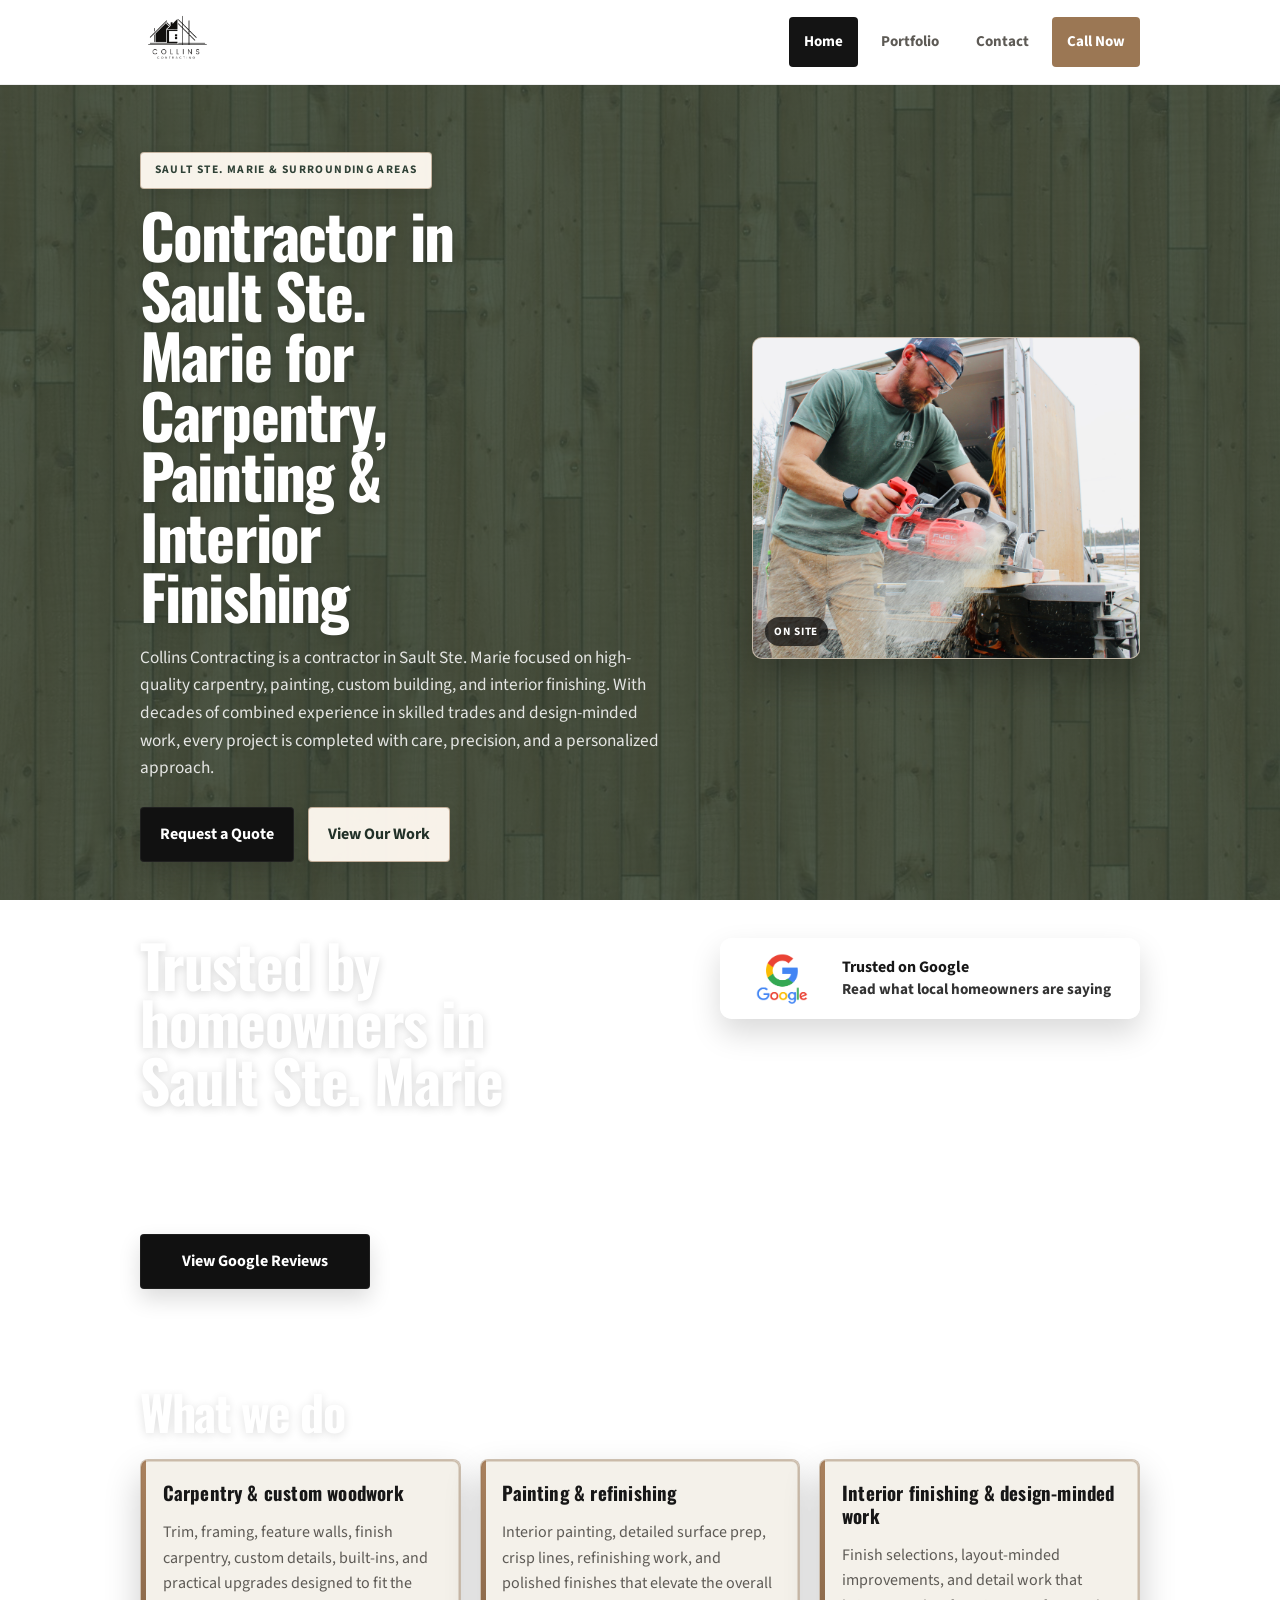
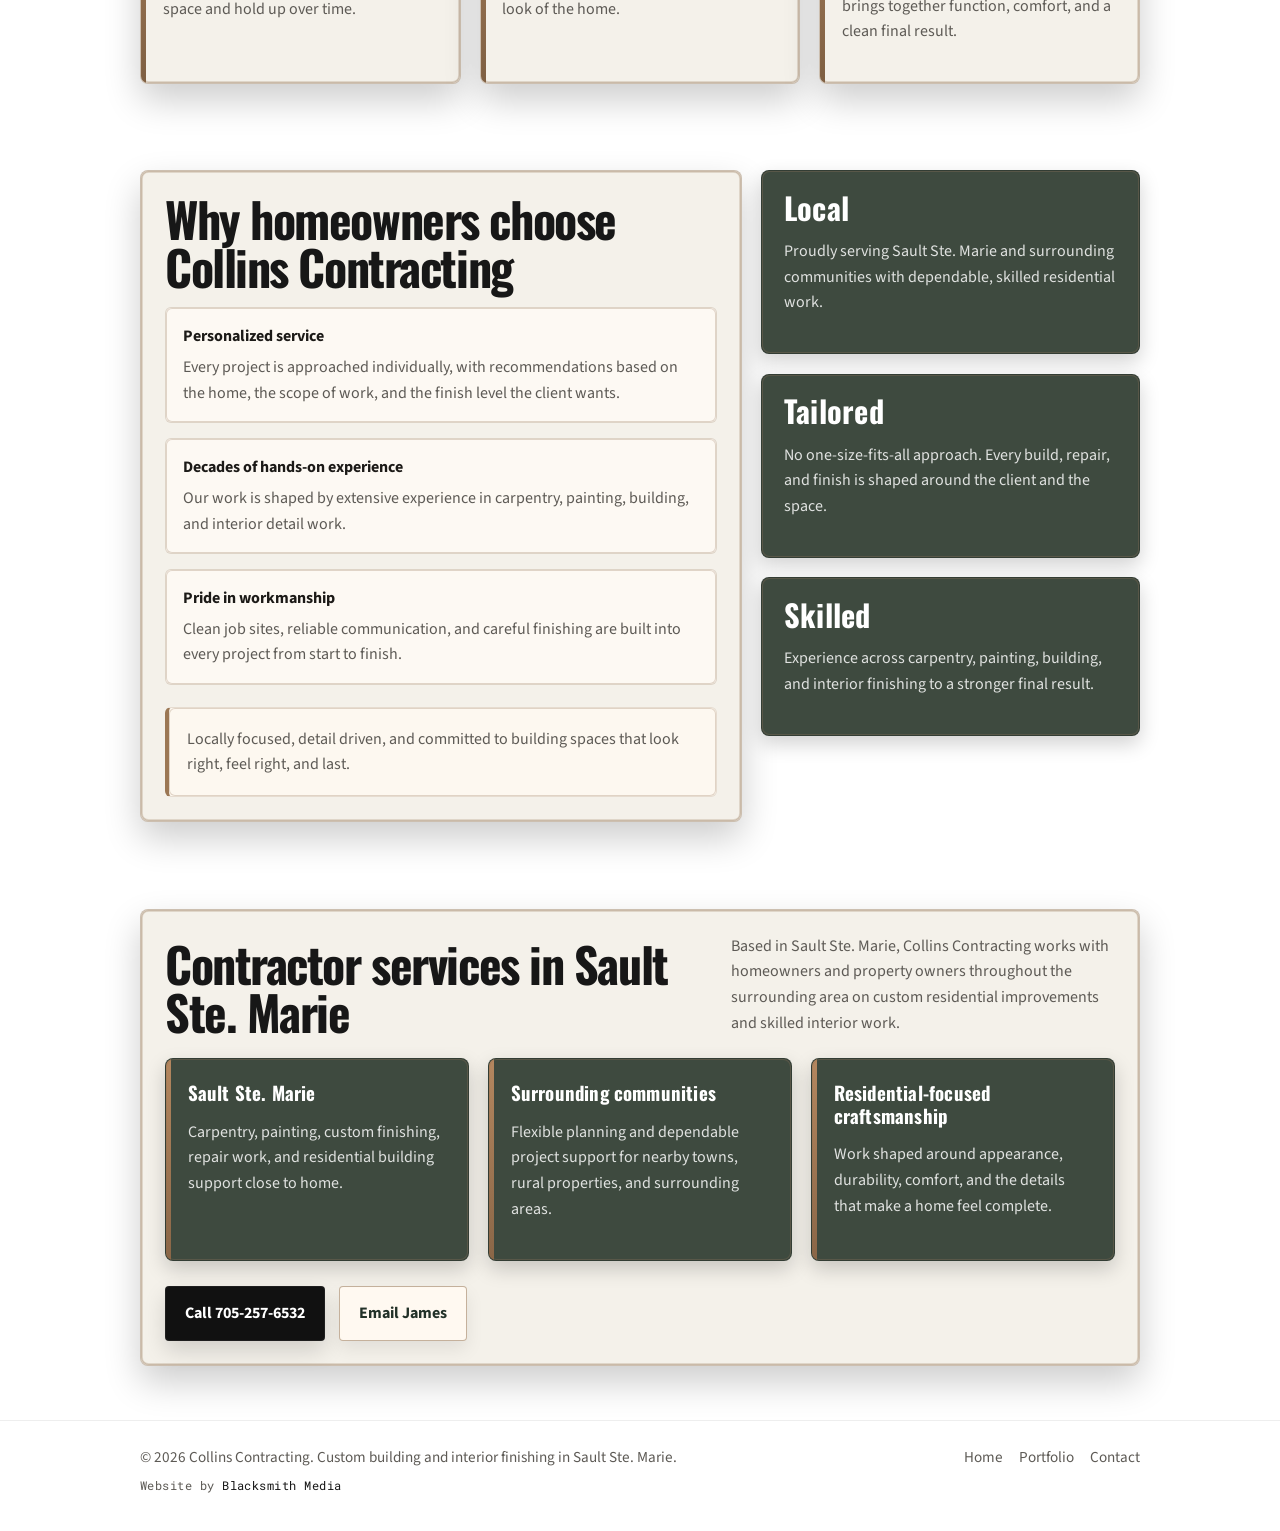
==== index.html @ 86ec4f53 "Remove duplicate Google review sections Removed duplicate Google review sections from the HTML." ====
<!DOCTYPE html>
<html lang="en">
<head>
  <meta charset="UTF-8" />
  <meta name="viewport" content="width=device-width, initial-scale=1.0" />

  <title>Contractor in Sault Ste. Marie | Collins Contracting</title>
  <meta
    name="description"
    content="Collins Contracting is a trusted contractor in Sault Ste. Marie offering carpentry, painting, custom building, and interior finishing for residential projects."
  />
  <meta name="theme-color" content="#171717" />
  <meta name="robots" content="index, follow" />
  <link rel="canonical" href="https://buildwithcollins.com/" />

  <meta property="og:title" content="Contractor in Sault Ste. Marie | Collins Contracting" />
  <meta
    property="og:description"
    content="Trusted contractor in Sault Ste. Marie for carpentry, painting, custom building, and interior finishing."
  />
  <meta property="og:type" content="website" />
  <meta property="og:url" content="https://buildwithcollins.com/" />
  <meta property="og:image" content="https://buildwithcollins.com/logo.png" />

  <meta name="twitter:card" content="summary_large_image" />
  <meta name="twitter:title" content="Contractor in Sault Ste. Marie | Collins Contracting" />
  <meta
    name="twitter:description"
    content="Trusted contractor in Sault Ste. Marie for carpentry, painting, custom building, and interior finishing."
  />
  <meta name="twitter:image" content="https://buildwithcollins.com/logo.png" />

  <link rel="icon" type="image/png" href="logo.png" />
  <link rel="apple-touch-icon" href="logo.png" />

  <link rel="preconnect" href="https://fonts.googleapis.com" />
  <link rel="preconnect" href="https://fonts.gstatic.com" crossorigin />
  <link href="https://fonts.googleapis.com/css2?family=Oswald:wght@400;500;600&family=Source+Sans+3:wght@400;500;600&family=Roboto+Mono:wght@400;500&display=swap" rel="stylesheet" />

  <link rel="stylesheet" href="styles.css" />

  <script type="application/ld+json">
  {
    "@context": "https://schema.org",
    "@type": "GeneralContractor",
    "name": "Collins Contracting",
    "url": "https://buildwithcollins.com/",
    "image": "https://buildwithcollins.com/logo.png",
    "telephone": "+1-705-257-6532",
    "email": "jamescollins@live.ca",
    "areaServed": [
      "Sault Ste. Marie, Ontario",
      "Algoma District, Ontario"
    ],
    "description": "Collins Contracting provides carpentry, painting, custom building, and interior finishing services in Sault Ste. Marie and surrounding areas."
  }
  </script>
</head>
<body>
  <header class="site-header">
    <div class="container header-inner">
      <a class="brand" href="/" aria-label="Collins Contracting home">
        <img src="logo.png" alt="Collins Contracting logo" />
      </a>

      <button class="nav-toggle" aria-label="Open menu" aria-expanded="false">☰</button>

      <nav class="site-nav" aria-label="Primary navigation">
        <a class="active" href="/">Home</a>
        <a href="/portfolio/">Portfolio</a>
        <a href="/contact/">Contact</a>
        <a href="tel:7052576532">Call Now</a>
      </nav>
    </div>
  </header>

  <main>
    <section class="hero">
      <div class="container hero-grid">
        <div>
          <span class="kicker">Sault Ste. Marie & surrounding areas</span>
          <h1>Contractor in Sault Ste. Marie for Carpentry, Painting & Interior Finishing</h1>
          <p>
            Collins Contracting is a contractor in Sault Ste. Marie focused on high-quality carpentry, painting, custom building, and interior finishing. With decades of combined experience in skilled trades and design-minded work, every project is completed with care, precision, and a personalized approach.
          </p>
          <div class="hero-actions">
            <a class="button" href="/contact/">Request a Quote</a>
            <a class="button-outline" href="/portfolio/">View Our Work</a>
          </div>
        </div>

        <div class="hero-logo-wrap hero-photo-wrap">
          <img src="hero.jpg" alt="Collins Contracting cutting lumber on site" />
        </div>

        <div class="hero-card-copy">
          <div>
            <strong>Custom craftsmanship</strong>
            <span>Thoughtful work tailored to your space, your goals, and your finish preferences.</span>
          </div>
          <div>
            <strong>Experienced trades</strong>
            <span>Skilled labour backed by decades of carpentry, painting, and interior project experience.</span>
          </div>
        </div>

        <div class="hero-badges">
          <div class="hero-badge">
            <span class="badge-icon">✔</span>
            <span>Fully Insured</span>
          </div>
          <div class="hero-badge">
            <span class="badge-icon">✔</span>
            <span>Free Estimates</span>
          </div>
          <div class="hero-badge">
            <span class="badge-icon">✔</span>
            <span>Local &amp; Reliable</span>
          </div>
        </div>
      </div>
    </section>

   <!-- GOOGLE TRUST SECTION -->
<section class="section google-proof">
  <div class="container google-proof-inner">

    <div class="google-proof-left">
      <h2>Trusted by homeowners in Sault Ste. Marie</h2>
      <p>
        Collins Contracting is known for clean work, strong communication, and reliable results. Browse our Google reviews to hear directly from local homeowners.
      </p>

      <div class="cta-row">
        <a class="button" href="https://share.google/bf67t1m7oyerwP7RF" target="_blank" rel="noopener noreferrer">
          View Google Reviews
        </a>
      </div>
    </div>

    <div class="google-proof-right">
      <div class="google-badge google-badge-large">
        <img src="google.png" alt="Google logo" />
        <div>
          <strong>Trusted on Google</strong>
          <span>Read what local homeowners are saying</span>
        </div>
      </div>
    </div>
  </div>
</section>

<section class="section">
  <div class="container">
    <div class="section-header">
      <div>
        <h2>What we do</h2>
      </div>
      <p>
        From detailed interior upgrades to larger residential building projects, Collins Contracting focuses on clean execution, strong communication, and lasting results.
      </p>
    </div>

    <div class="services-grid">
      <article class="service-card">
        <h3>Carpentry &amp; custom woodwork</h3>
        <p>Trim, framing, feature walls, finish carpentry, custom details, built-ins, and practical upgrades designed to fit the space and hold up over time.</p>
      </article>
      <article class="service-card">
        <h3>Painting &amp; refinishing</h3>
        <p>Interior painting, detailed surface prep, crisp lines, refinishing work, and polished finishes that elevate the overall look of the home.</p>
      </article>
      <article class="service-card">
        <h3>Interior finishing &amp; design-minded work</h3>
        <p>Finish selections, layout-minded improvements, and detail work that brings together function, comfort, and a clean final result.</p>
      </article>
    </div>
  </div>
</section>
    <section class="section">
      <div class="container split">
        <div class="panel">
          <div class="section-header" style="margin-bottom: 1rem;">
            <div>
              <h2>Why homeowners choose Collins Contracting</h2>
            </div>
          </div>
          <ul class="info-list">
            <li>
              <strong>Personalized service</strong>
              Every project is approached individually, with recommendations based on the home, the scope of work, and the finish level the client wants.
            </li>
            <li>
              <strong>Decades of hands-on experience</strong>
              Our work is shaped by extensive experience in carpentry, painting, building, and interior detail work.
            </li>
            <li>
              <strong>Pride in workmanship</strong>
              Clean job sites, reliable communication, and careful finishing are built into every project from start to finish.
            </li>
          </ul>
          <div class="quote-box">
            <p>Locally focused, detail driven, and committed to building spaces that look right, feel right, and last.</p>
          </div>
        </div>

        <div class="stats-grid">
          <article class="stat">
            <strong>Local</strong>
            <p>Proudly serving Sault Ste. Marie and surrounding communities with dependable, skilled residential work.</p>
          </article>
          <article class="stat">
            <strong>Tailored</strong>
            <p>No one-size-fits-all approach. Every build, repair, and finish is shaped around the client and the space.</p>
          </article>
          <article class="stat">
            <strong>Skilled</strong>
            <p>Experience across carpentry, painting, building, and interior finishing to a stronger final result.</p>
          </article>
        </div>
      </div>
    </section>

    <section class="section">
      <div class="container panel">
        <div class="section-header">
          <div>
            <h2>Contractor services in Sault Ste. Marie</h2>
          </div>
          <p>
            Based in Sault Ste. Marie, Collins Contracting works with homeowners and property owners throughout the surrounding area on custom residential improvements and skilled interior work.
          </p>
        </div>
        <div class="grid-3">
          <article class="service-card">
            <h3>Sault Ste. Marie</h3>
            <p>Carpentry, painting, custom finishing, repair work, and residential building support close to home.</p>
          </article>
          <article class="service-card">
            <h3>Surrounding communities</h3>
            <p>Flexible planning and dependable project support for nearby towns, rural properties, and surrounding areas.</p>
          </article>
          <article class="service-card">
            <h3>Residential-focused craftsmanship</h3>
            <p>Work shaped around appearance, durability, comfort, and the details that make a home feel complete.</p>
          </article>
        </div>
        <div class="cta-row">
          <a class="button" href="tel:7052576532">Call 705-257-6532</a>
          <a class="button-outline" href="mailto:jamescollins@live.ca">Email James</a>
        </div>
      </div>
    </section>
  </main>

  <footer class="site-footer">
    <div class="container footer-inner">
      <div>
        <div>© 2026 Collins Contracting. Custom building and interior finishing in Sault Ste. Marie.</div>
        <div class="site-credit">
          Website by
          <a href="https://blacksmithmedia.ca" target="_blank" rel="noopener noreferrer">Blacksmith Media</a>
        </div>
      </div>

      <div class="footer-nav">
        <a href="/">Home</a>
        <a href="/portfolio/">Portfolio</a>
        <a href="/contact/">Contact</a>
      </div>
    </div>
  </footer>

  <script src="script.js"></script>
</body>
</html>
---- styles.css ----
:root {
  --bg: #2f4237;
  --bg-alt: #384d41;
  --panel: #f4f1ea;
  --panel-strong: #fbf8f3;
  --text: #171717;
  --text-light: #ffffff;
  --muted: #5d5a55;
  --muted-light: rgba(255, 255, 255, 0.86);
  --line: #d8d3cb;
  --line-soft: rgba(23, 23, 23, 0.08);

  --accent: #141414;
  --accent-2: #433f39;

  --highlight: #9b7754;
  --highlight-strong: #7e5f42;
  --highlight-soft: rgba(155, 119, 84, 0.16);

  --card: #f4f1ea;
  --card-2: #ece6dc;
  --card-border: rgba(126, 95, 66, 0.42);
  --frame: #8b6a49;
  --frame-soft: rgba(139, 106, 73, 0.2);

  --shadow: 0 16px 36px rgba(0, 0, 0, 0.2);
  --shadow-soft: 0 10px 22px rgba(0, 0, 0, 0.14);

  --radius: 8px;
  --max: 1000px;
}

* {
  box-sizing: border-box;
}

html {
  scroll-behavior: smooth;
}

body {
  margin: 0;
  font-family: "Source Sans 3", sans-serif;
  background:
    linear-gradient(rgba(47, 66, 55, 0.85), rgba(47, 66, 55, 0.85)),
    url("background.jpg");
  background-size: cover;
  background-position: center;
  background-repeat: no-repeat;
  color: var(--text);
  line-height: 1.6;
}

body.menu-open {
  overflow: hidden;
}

body::before,
body::after,
.site-header::before,
.site-header::after,
.header-inner::before,
.header-inner::after,
.hero::before,
.hero::after,
.page-hero::before,
.page-hero::after,
main::before,
main::after {
  display: none !important;
  content: none !important;
}

img {
  max-width: 100%;
  display: block;
}

a {
  color: inherit;
  text-decoration: none;
}

.container {
  width: min(calc(100% - 2rem), var(--max));
  margin: 0 auto;
}

.brand-title,
.hero h1,
.page-hero h1,
.section-header h2,
.service-card h3,
.portfolio-card h3,
.contact-card h3,
.stat strong {
  font-family: "Oswald", sans-serif;
  letter-spacing: 0.01em;
}

/* Header */
.site-header {
  position: sticky;
  top: 0;
  z-index: 1000;
  backdrop-filter: blur(10px);
  background: #ffffff;
  border-bottom: 1px solid rgba(23, 23, 23, 0.07);
}

.header-inner {
  display: flex;
  align-items: center;
  justify-content: space-between;
  gap: 1rem;
  min-height: 84px;
  position: relative;
}

.brand {
  display: inline-flex;
  align-items: center;
  gap: 0.95rem;
  min-width: 0;
}

.brand img {
  width: 72px;
  height: 72px;
  object-fit: contain;
  border-radius: 0;
  background: transparent;
  padding: 0;
  border: 0;
  box-shadow: none;
}

.brand-text {
  display: none;
}

.nav-toggle {
  display: none;
  border: 1px solid rgba(23, 23, 23, 0.08);
  background: #ffffff;
  color: var(--text);
  width: 48px;
  height: 48px;
  border-radius: 4px;
  font-size: 1.2rem;
  cursor: pointer;
  box-shadow: none;
  transition: transform 0.18s ease, box-shadow 0.2s ease;
}

.site-nav {
  display: flex;
  align-items: center;
  gap: 0.45rem;
}

.site-nav a {
  padding: 0.8rem 0.95rem;
  border-radius: 4px;
  font-size: 0.94rem;
  color: var(--muted);
  transition: 0.2s ease;
  font-weight: 700;
}

.site-nav a:hover,
.site-nav a.active {
  background: var(--accent);
  color: #fff;
}

.site-nav a:last-child {
  background: var(--highlight);
  color: #fff;
}

.site-nav a:last-child:hover {
  background: var(--highlight-strong);
  color: #fff;
}

/* Hero */
.hero,
.page-hero {
  position: relative;
  color: var(--text-light);
}

.hero {
  padding: 4.2rem 0 3.2rem;
}

.page-hero {
  padding: 3rem 0 1.5rem;
}

.hero-grid {
  display: grid;
  grid-template-columns: minmax(0, 1.08fr) minmax(320px, 0.92fr);
  gap: 1.8rem;
  align-items: center;
}

.kicker {
  display: inline-block;
  margin-bottom: 1rem;
  padding: 0.5rem 0.85rem;
  border: 1px solid rgba(139, 106, 73, 0.45);
  background: rgba(255, 250, 242, 0.96);
  border-radius: 4px;
  color: #304237;
  text-transform: uppercase;
  letter-spacing: 0.12em;
  font-size: 0.72rem;
  font-weight: 700;
  box-shadow: 0 4px 14px rgba(0, 0, 0, 0.08);
}

.hero h1,
.page-hero h1 {
  margin: 0;
  font-size: clamp(2.3rem, 4.8vw, 4.7rem);
  line-height: 0.98;
  letter-spacing: -0.03em;
  max-width: 10ch;
  color: #ffffff;
  text-shadow: 0 2px 10px rgba(0, 0, 0, 0.16);
}

.hero p,
.page-hero p {
  font-size: 1.08rem;
  color: var(--muted-light);
  margin: 1.1rem 0 0;
  max-width: 60ch;
}

.hero-actions,
.cta-row {
  display: flex;
  flex-wrap: wrap;
  gap: 0.85rem;
  margin-top: 1.6rem;
}

/* Buttons */
.button,
.button-outline {
  display: inline-flex;
  align-items: center;
  justify-content: center;
  min-height: 52px;
  padding: 0.85rem 1.2rem;
  border-radius: 4px;
  font-weight: 700;
  transition:
    transform 0.2s ease,
    background 0.2s ease,
    color 0.2s ease,
    border-color 0.2s ease,
    box-shadow 0.2s ease,
    opacity 0.2s ease;
}

.button {
  background: #111111;
  color: #fff;
  box-shadow: var(--shadow-soft);
  border: 1px solid rgba(255, 255, 255, 0.06);
}

.button:hover {
  transform: translateY(-1px);
  background: #000000;
  box-shadow: 0 12px 24px rgba(0, 0, 0, 0.18);
}

.button-outline {
  border: 1px solid rgba(139, 106, 73, 0.5);
  color: #223128;
  background: rgba(255, 249, 241, 0.96);
  box-shadow: 0 8px 18px rgba(0, 0, 0, 0.08);
}

.button-outline:hover {
  transform: translateY(-1px);
  background: #ffffff;
  border-color: var(--highlight-strong);
}

/* Panels / Cards */
.hero-card,
.panel,
.service-card,
.stat,
.contact-card,
.portfolio-card {
  position: relative;
  background: var(--card);
  color: var(--text);
  border: 1px solid var(--card-border);
  box-shadow:
    inset 0 0 0 2px var(--frame-soft),
    var(--shadow);
  border-radius: 8px;
}

.hero-card::after,
.panel::after,
.service-card::after,
.stat::after,
.contact-card::after,
.portfolio-card::after,
.hero-card-copy div::after,
.info-list li::after,
.contact-item::after,
.quote-box::after,
.hero-badge::after {
  content: "";
  position: absolute;
  inset: 0;
  border-radius: inherit;
  box-shadow: inset 0 0 0 1px rgba(139, 106, 73, 0.26);
  pointer-events: none;
}

/* Premium hero card */
.hero-card {
  padding: 1rem;
  background: linear-gradient(180deg, #f7f3ec, #eee7dc);
  border: 1px solid rgba(126, 95, 66, 0.4);
  border-radius: 10px;
  box-shadow:
    0 18px 40px rgba(0, 0, 0, 0.22),
    inset 0 0 0 1px rgba(255, 255, 255, 0.35);
}

.hero-card-inner {
  background: linear-gradient(180deg, #efe7db, #e7dece);
  border-radius: 8px;
  min-height: 490px;
  padding: 1.4rem;
  display: flex;
  flex-direction: column;
  justify-content: space-between;
  border: 1px solid rgba(126, 95, 66, 0.3);
  box-shadow: inset 0 0 0 1px rgba(255, 255, 255, 0.28);
}

.hero-logo-wrap {
  display: flex;
  align-items: center;
  justify-content: center;
  padding: 2.8rem 1.4rem 1.6rem;
}

.hero-logo-wrap img {
  width: min(100%, 320px);
  object-fit: contain;
  filter: drop-shadow(0 2px 8px rgba(0, 0, 0, 0.08));
}

.hero-card-copy {
  display: grid;
  grid-template-columns: repeat(2, minmax(0, 1fr));
  gap: 0.95rem;
  position: relative;
  padding-top: 1.1rem;
}

.hero-card-copy::before {
  content: "";
  position: absolute;
  top: 0;
  left: 0.15rem;
  right: 0.15rem;
  height: 1px;
  background: linear-gradient(
    90deg,
    rgba(126, 95, 66, 0),
    rgba(126, 95, 66, 0.45),
    rgba(126, 95, 66, 0)
  );
}

.hero-card-copy div {
  position: relative;
  padding: 1.05rem;
  border-radius: 6px;
  background: rgba(255, 252, 246, 0.88);
  border: 1px solid rgba(126, 95, 66, 0.28);
  box-shadow:
    inset 0 0 0 1px rgba(255, 255, 255, 0.32),
    0 6px 14px rgba(0, 0, 0, 0.05);
}

.hero-card-copy strong,
.info-list strong {
  display: block;
  font-size: 1rem;
  margin-bottom: 0.35rem;
  color: #1c1a17;
}

.hero-card-copy span,
.panel p,
.service-card p,
.stat p,
.portfolio-card p,
.contact-card p,
.list li,
.info-list li,
.contact-item,
.quote-box p {
  color: var(--muted);
}

/* Hero badges */
.hero-badges {
  margin-top: 1rem;
  display: grid;
  grid-template-columns: repeat(3, 1fr);
  gap: 0.6rem;
}

.hero-badge {
  position: relative;
  display: flex;
  align-items: center;
  justify-content: center;
  gap: 0.4rem;
  padding: 0.7rem 0.55rem;
  border-radius: 6px;
  background: rgba(255, 252, 246, 0.92);
  border: 1px solid rgba(126, 95, 66, 0.28);
  box-shadow:
    inset 0 0 0 1px rgba(255, 255, 255, 0.3),
    0 4px 10px rgba(0, 0, 0, 0.05);
  font-size: 0.8rem;
  font-weight: 700;
  color: #4d463f;
  text-align: center;
}

.badge-icon {
  display: inline-flex;
  align-items: center;
  justify-content: center;
  width: 18px;
  height: 18px;
  background: #9a7651;
  color: #fff;
  border-radius: 50%;
  font-size: 0.7rem;
  font-weight: bold;
  flex-shrink: 0;
}

/* Sections */
.section {
  padding: 2rem 0 3.4rem;
}

.section:nth-child(even) {
  background: rgba(255, 255, 255, 0.045);
}

.section-header {
  display: flex;
  align-items: end;
  justify-content: space-between;
  gap: 1rem;
  margin-bottom: 1.4rem;
}

.section-header h2 {
  margin: 0;
  font-size: clamp(1.85rem, 4vw, 3rem);
  line-height: 1;
  letter-spacing: -0.03em;
  color: var(--text);
  text-shadow: none;
}

.section-header p {
  margin: 0;
  color: var(--muted);
  max-width: 48ch;
}

/* White only for top-level headers on dark green background */
.section > .container:not(.panel):not(.hero-card):not(.service-card):not(.stat):not(.contact-card):not(.portfolio-card) > .section-header h2 {
  color: #ffffff;
  text-shadow: 0 2px 10px rgba(0, 0, 0, 0.12);
}

.section > .container:not(.panel):not(.hero-card):not(.service-card):not(.stat):not(.contact-card):not(.portfolio-card) > .section-header p {
  color: rgba(255, 255, 255, 0.82);
}

/* Light-boxed content headings stay dark */
.section > .container.panel > .section-header h2,
.panel .section-header h2,
.hero-card .section-header h2,
.service-card .section-header h2,
.stat .section-header h2,
.contact-card .section-header h2,
.portfolio-card .section-header h2 {
  color: var(--text);
  text-shadow: none;
}

.section > .container.panel > .section-header p,
.panel .section-header p,
.hero-card .section-header p,
.service-card .section-header p,
.stat .section-header p,
.contact-card .section-header p,
.portfolio-card .section-header p {
  color: var(--muted);
}

.panel h2,
.service-card h2,
.stat h2,
.contact-card h2,
.portfolio-card h2 {
  color: var(--text);
  text-shadow: none;
}

/* Grids */
.grid-3,
.services-grid,
.stats-grid,
.portfolio-grid,
.contact-grid {
  display: grid;
  gap: 1.2rem;
}

.grid-3,
.services-grid,
.portfolio-grid {
  grid-template-columns: repeat(3, minmax(0, 1fr));
}

.service-card,
.stat,
.portfolio-card,
.contact-card {
  padding: 1.35rem;
}

.service-card,
.portfolio-card,
.contact-card,
.panel {
  border: 1px solid rgba(126, 95, 66, 0.34);
}

.service-card {
  overflow: hidden;
}

.service-card::before {
  content: "";
  position: absolute;
  inset: 0 auto 0 0;
  width: 5px;
  background: linear-gradient(180deg, #aa825e, #7e5f42);
  opacity: 1;
}

.service-card h3,
.portfolio-card h3,
.contact-card h3 {
  margin: 0 0 0.55rem;
  font-size: 1.18rem;
  line-height: 1.2;
  color: var(--text);
}

.stat {
  background: var(--panel-strong);
}

.stat strong {
  display: block;
  font-size: 1.9rem;
  line-height: 1;
  margin-bottom: 0.4rem;
  color: var(--text);
}

.panel {
  padding: 1.5rem;
}

.split {
  display: grid;
  grid-template-columns: minmax(0, 1.35fr) minmax(0, 0.85fr);
  gap: 1.2rem;
  align-items: start;
}

.stats-grid {
  grid-template-columns: 1fr;
}

.list,
.info-list {
  margin: 0;
  padding-left: 1.1rem;
}

.info-list {
  padding-left: 0;
  list-style: none;
}

.info-list li {
  position: relative;
  padding: 1rem 1.05rem;
  border-radius: 6px;
  background: rgba(255, 252, 246, 0.76);
  border: 1px solid rgba(126, 95, 66, 0.24);
}

.info-list li + li {
  margin-top: 0.9rem;
}

.quote-box {
  position: relative;
  margin-top: 1.4rem;
  padding: 1.15rem;
  border-left: 4px solid var(--highlight);
  background: rgba(255, 250, 241, 0.78);
  border-radius: 6px;
  border-top: 1px solid rgba(126, 95, 66, 0.18);
  border-right: 1px solid rgba(126, 95, 66, 0.18);
  border-bottom: 1px solid rgba(126, 95, 66, 0.18);
}

.quote-box p {
  margin: 0;
  font-size: 1rem;
}

.contact-grid {
  grid-template-columns: 1fr 1fr;
}

.contact-list {
  display: grid;
  gap: 0.85rem;
  margin-top: 1rem;
}

.contact-item {
  position: relative;
  padding: 0.95rem 1rem;
  border-radius: 6px;
  background: rgba(255, 252, 246, 0.76);
  border: 1px solid rgba(126, 95, 66, 0.24);
}

.contact-label {
  display: block;
  font-size: 0.78rem;
  text-transform: uppercase;
  letter-spacing: 0.12em;
  margin-bottom: 0.22rem;
  font-weight: 700;
  color: #4a4036;
}

.portfolio-card {
  display: flex;
  flex-direction: column;
  gap: 0.8rem;
}

/* Contact form */
.contact-form {
  margin-top: 1.2rem;
}

.form-grid {
  display: grid;
  grid-template-columns: 1fr 1fr;
  gap: 0.9rem;
}

.form-field {
  display: flex;
  flex-direction: column;
  margin-bottom: 0.9rem;
}

.form-field label {
  margin-bottom: 0.35rem;
  font-size: 0.82rem;
  font-weight: 700;
  letter-spacing: 0.08em;
  text-transform: uppercase;
  color: #4a4036;
}

.form-field input,
.form-field textarea {
  width: 100%;
  padding: 0.95rem 1rem;
  border-radius: 6px;
  border: 1px solid rgba(126, 95, 66, 0.24);
  background: rgba(255, 252, 246, 0.9);
  color: var(--text);
  font: inherit;
  box-shadow: inset 0 0 0 1px rgba(139, 106, 73, 0.12);
  transition: border-color 0.2s ease, box-shadow 0.2s ease, transform 0.2s ease;
}

.form-field input:focus,
.form-field textarea:focus {
  outline: none;
  border-color: var(--highlight-strong);
  box-shadow:
    inset 0 0 0 1px rgba(139, 106, 73, 0.2),
    0 0 0 3px rgba(155, 119, 84, 0.14);
}

.form-field textarea {
  resize: vertical;
  min-height: 160px;
}

.form-status {
  margin: 0.85rem 0 0;
  font-weight: 700;
  color: #4a4036;
}

.form-success {
  margin-top: 1rem;
  padding: 1rem 1.1rem;
  border-radius: 6px;
  background: rgba(255, 252, 246, 0.95);
  border: 1px solid rgba(126, 95, 66, 0.35);
  color: #2c2c2c;
  font-weight: 600;
  box-shadow: 0 8px 18px rgba(0, 0, 0, 0.08);
}

.form-error {
  margin-top: 1rem;
  padding: 1rem 1.1rem;
  border-radius: 6px;
  background: #fff5f5;
  border: 1px solid #e0b4b4;
  color: #7a1f1f;
  font-weight: 600;
}

.form-success,
.form-error,
.form-status-note {
  opacity: 0;
  transform: translateY(8px);
  transition: opacity 0.28s ease, transform 0.28s ease;
}

.form-success.is-visible,
.form-error.is-visible,
.form-status-note.is-visible {
  opacity: 1;
  transform: translateY(0);
}

.field-error-animate {
  animation: fieldPulse 0.35s ease;
}

/* Footer */
.site-footer {
  padding: 1.5rem 0 2.2rem;
  border-top: 1px solid rgba(23, 23, 23, 0.07);
  background: #ffffff;
}

.footer-inner {
  display: flex;
  align-items: flex-start;
  justify-content: space-between;
  gap: 1rem;
  color: var(--muted);
  font-size: 0.95rem;
}

.footer-nav {
  display: flex;
  gap: 1rem;
  flex-wrap: wrap;
}

.footer-nav a:hover {
  color: var(--text);
}

.site-credit {
  margin-top: 0.45rem;
  font-family: "Roboto Mono", monospace;
  font-size: 0.72rem;
  letter-spacing: 0.04em;
  color: var(--muted);
}

.site-credit a {
  color: var(--text);
  text-decoration: none;
}

.site-credit a:hover {
  text-decoration: underline;
}

/* Utility */
.sr-only {
  position: absolute;
  width: 1px;
  height: 1px;
  padding: 0;
  margin: -1px;
  overflow: hidden;
  clip: rect(0, 0, 0, 0);
  white-space: nowrap;
  border: 0;
}

/* JS animation helpers */
.nav-toggle.is-pressed {
  transform: translateY(-50%) scale(0.96);
}

.nav-toggle.is-active {
  box-shadow: 0 8px 18px rgba(0, 0, 0, 0.12);
}

.button.is-loading {
  opacity: 0.85;
  cursor: wait;
}

@keyframes fieldPulse {
  0% { transform: translateX(0); }
  25% { transform: translateX(-2px); }
  50% { transform: translateX(2px); }
  75% { transform: translateX(-2px); }
  100% { transform: translateX(0); }
}

/* Tablet */
@media (max-width: 980px) {
  .hero-grid,
  .split,
  .contact-grid,
  .grid-3,
  .services-grid,
  .portfolio-grid {
    grid-template-columns: 1fr;
  }

  .stats-grid {
    grid-template-columns: repeat(3, minmax(0, 1fr));
  }

  .hero-card-inner {
    min-height: auto;
  }

  .section-header {
    flex-direction: column;
    align-items: flex-start;
  }

  .hero h1,
  .page-hero h1 {
    max-width: 100%;
  }
}

/* Mobile */
@media (max-width: 899px) {
  body {
    background-attachment: scroll;
  }
}

@media (min-width: 900px) {
  body {
    background-attachment: fixed;
  }
}

@media (max-width: 760px) {
  .container {
    width: min(calc(100% - 1.1rem), var(--max));
  }

  .header-inner {
    min-height: 76px;
    justify-content: center;
  }

  .brand {
    position: absolute;
    left: 50%;
    transform: translateX(-50%);
    gap: 0;
  }

  .brand img {
    width: 62px;
    height: 62px;
  }

  .nav-toggle {
    display: inline-flex;
    align-items: center;
    justify-content: center;
    position: absolute;
    right: 0;
    top: 50%;
    transform: translateY(-50%);
  }

  .site-nav {
    position: absolute;
    left: 0;
    right: 0;
    top: calc(100% + 0.65rem);
    background: #ffffff;
    border: 1px solid rgba(126, 95, 66, 0.18);
    border-radius: 6px;
    box-shadow: var(--shadow);
    padding: 0.55rem;
    flex-direction: column;
    align-items: stretch;
    opacity: 0;
    visibility: hidden;
    pointer-events: none;
    transform: translateY(-10px);
    transition:
      opacity 0.22s ease,
      transform 0.22s ease,
      visibility 0.22s ease;
  }

  .site-nav.open {
    opacity: 1;
    visibility: visible;
    pointer-events: auto;
    transform: translateY(0);
  }

  .site-nav a {
    text-align: center;
  }

  .hero {
    padding: 2.6rem 0 2.2rem;
  }

  .page-hero {
    padding: 2.4rem 0 1.1rem;
  }

  .hero h1,
  .page-hero h1 {
    font-size: clamp(2.1rem, 10vw, 3.1rem);
  }

  .hero p,
  .page-hero p {
    font-size: 1rem;
  }

  .hero-card-copy,
  .hero-badges,
  .form-grid {
    grid-template-columns: 1fr;
  }

  .hero-badge {
    justify-content: center;
    padding: 0.75rem;
    font-size: 0.85rem;
  }

  .hero-card,
  .panel,
  .service-card,
  .stat,
  .portfolio-card,
  .contact-card {
    padding: 1.1rem;
  }

  .hero-card-inner {
    min-height: auto;
    padding: 1rem;
    gap: 1rem;
  }

  .hero-logo-wrap {
    padding: 1.6rem 0.8rem 1rem;
  }

  .hero-logo-wrap img {
    width: min(100%, 260px);
  }

  .section {
    padding: 1.2rem 0 2.6rem;
  }

  .section-header {
    margin-bottom: 1rem;
  }

  .section-header h2 {
    font-size: clamp(1.6rem, 7vw, 2.2rem);
  }

  .button,
  .button-outline {
    width: 100%;
  }

  .cta-row,
  .hero-actions {
    gap: 0.75rem;
  }

  .stats-grid {
    grid-template-columns: 1fr;
  }

  .info-list li,
  .contact-item {
    padding: 0.95rem 1rem;
  }

  .footer-inner {
    flex-direction: column;
    align-items: flex-start;
  }
}/* Subtle content fade-in */
.fade-in-soft {
  opacity: 0;
  transition: opacity 0.45s ease;
}

.fade-in-soft.is-visible {
  opacity: 1;
}

@media (prefers-reduced-motion: reduce) {
  .fade-in-soft,
  .fade-in-soft.is-visible {
    opacity: 1;
    transition: none;
  }
}/* =========================
   FEATURE BOXES (DARK VERSION)
========================= */
/* =========================
   DARK 3-BOX SECTIONS
========================= */

/* Stats boxes like Fast / Local / Detailed */
.stats-grid .stat {
  background: #3e4a3f;
  border: 1px solid rgba(0, 0, 0, 0.18);
  box-shadow:
    inset 0 0 0 1px rgba(255,255,255,0.04),
    0 8px 20px rgba(0,0,0,0.18);
}

.stats-grid .stat strong {
  color: #ffffff;
}

.stats-grid .stat p {
  color: rgba(255, 255, 255, 0.84);
}

/* Service-card boxes like Clean / Practical / Crafted
   and Local / Tailored / Skilled */
.grid-3 .service-card {
  background: #3e4a3f;
  border: 1px solid rgba(0, 0, 0, 0.18);
  box-shadow:
    inset 0 0 0 1px rgba(255,255,255,0.04),
    0 8px 20px rgba(0,0,0,0.18);
}

.grid-3 .service-card h3 {
  color: #ffffff;
}

.grid-3 .service-card p {
  color: rgba(255, 255, 255, 0.84);
}

/* Keep the brown accent line visible on dark cards */
.grid-3 .service-card::before {
  background: linear-gradient(180deg, #b4875f, #8a6647);
}

/* Optional subtle hover */
.stats-grid .stat,
.grid-3 .service-card {
  transition: transform 0.22s ease, box-shadow 0.22s ease;
}

.stats-grid .stat:hover,
.grid-3 .service-card:hover {
  transform: translateY(-3px);
  box-shadow:
    inset 0 0 0 1px rgba(255,255,255,0.05),
    0 12px 24px rgba(0,0,0,0.24);
}/* Desktop */
body {
  background-size: cover;
  background-position: center;
}

/* Mobile */
@media (max-width: 768px) {
  body {
    background-size: 140%;
    background-position: center top;
  }
}/* =========================
   BACKGROUND IMAGE BEHAVIOR
========================= */

/* Desktop */
body {
  background-size: cover;
  background-position: center;
  background-repeat: no-repeat;
}

/* Mobile - repeat texture instead of zoom */
@media (max-width: 768px) {
  body {
    background-size: 500px;   /* size of the repeating texture */
    background-repeat: repeat;
    background-position: top left;
  }
}.gallery-feature {
  display: grid;
  grid-template-columns: 1.5fr 1fr 1fr;
  gap: 1rem;
  margin-top: 1.5rem;
}

.gallery-tile {
  display: block;
  position: relative;
  overflow: hidden;
  border-radius: 12px;
  min-height: 220px;
  background: #111;
  box-shadow: 0 12px 30px rgba(0, 0, 0, 0.18);
}

.gallery-tile-large {
  grid-row: span 2;
  min-height: 460px;
}

.gallery-tile img,
.gallery-card img {
  width: 100%;
  height: 100%;
  display: block;
  object-fit: cover;
  transition: transform 0.35s ease, opacity 0.35s ease;
}

.gallery-tile:hover img,
.gallery-card:hover img {
  transform: scale(1.04);
  opacity: 0.92;
}

.gallery-grid-compact {
  display: grid;
  grid-template-columns: repeat(3, minmax(0, 1fr));
  gap: 1rem;
  margin-top: 1.5rem;
}

.gallery-card {
  display: block;
  overflow: hidden;
  border-radius: 12px;
  background: #111;
  aspect-ratio: 4 / 3;
  box-shadow: 0 10px 24px rgba(0, 0, 0, 0.14);
}

@media (max-width: 900px) {
  .gallery-feature {
    grid-template-columns: 1fr 1fr;
  }

  .gallery-tile-large {
    grid-column: 1 / -1;
    grid-row: auto;
    min-height: 320px;
  }

  .gallery-grid-compact {
    grid-template-columns: repeat(2, minmax(0, 1fr));
  }
}

@media (max-width: 640px) {
  .gallery-feature,
  .gallery-grid-compact {
    grid-template-columns: 1fr;
  }

  .gallery-tile,
  .gallery-tile-large,
  .gallery-card {
    min-height: auto;
    aspect-ratio: 4 / 3;
  }
}.gallery-feature {
  display: grid;
  grid-template-columns: 1.5fr 1fr 1fr;
  gap: 1rem;
  margin-top: 1.5rem;
}

.gallery-tile,
.gallery-card {
  display: block;
  width: 100%;
  border: 0;
  padding: 0;
  cursor: pointer;
  text-align: left;
  background: #111;
  overflow: hidden;
  border-radius: 12px;
  box-shadow: 0 12px 30px rgba(0, 0, 0, 0.14);
}

.gallery-tile {
  position: relative;
  min-height: 220px;
}

.gallery-tile-large {
  grid-row: span 2;
  min-height: 460px;
}

.gallery-tile img,
.gallery-card img {
  width: 100%;
  height: 100%;
  display: block;
  object-fit: cover;
  transition: transform 0.35s ease, opacity 0.35s ease;
}

.gallery-tile:hover img,
.gallery-card:hover img {
  transform: scale(1.04);
  opacity: 0.94;
}

.gallery-grid-compact {
  display: grid;
  grid-template-columns: repeat(3, minmax(0, 1fr));
  gap: 1rem;
  margin-top: 1.5rem;
}

.gallery-card {
  aspect-ratio: 4 / 3;
}

/* Before / After */
.before-after {
  margin-top: 1.5rem;
}

.before-after-frame {
  position: relative;
  overflow: hidden;
  border-radius: 16px;
  aspect-ratio: 16 / 9;
  background: #111;
  box-shadow: 0 16px 36px rgba(0, 0, 0, 0.18);
}

.before-after-image {
  position: absolute;
  inset: 0;
  width: 100%;
  height: 100%;
  object-fit: cover;
}

.before-layer {
  position: absolute;
  inset: 0;
  width: 50%;
  overflow: hidden;
}

.before-layer .before-image {
  width: 100%;
  height: 100%;
}

.before-after-divider {
  position: absolute;
  top: 0;
  bottom: 0;
  left: 50%;
  width: 2px;
  background: rgba(255, 255, 255, 0.8);
  transform: translateX(-50%);
  pointer-events: none;
}

.before-after-divider span {
  position: absolute;
  top: 50%;
  left: 50%;
  width: 42px;
  height: 42px;
  border-radius: 999px;
  border: 2px solid rgba(255, 255, 255, 0.92);
  background: rgba(23, 23, 23, 0.75);
  transform: translate(-50%, -50%);
}

.before-after-divider span::before,
.before-after-divider span::after {
  content: "";
  position: absolute;
  top: 50%;
  width: 8px;
  height: 8px;
  border-top: 2px solid #fff;
  border-right: 2px solid #fff;
  transform-origin: center;
}

.before-after-divider span::before {
  left: 10px;
  transform: translateY(-50%) rotate(-135deg);
}

.before-after-divider span::after {
  right: 10px;
  transform: translateY(-50%) rotate(45deg);
}

.before-after-label {
  position: absolute;
  top: 1rem;
  z-index: 2;
  padding: 0.35rem 0.7rem;
  border-radius: 999px;
  background: rgba(23, 23, 23, 0.72);
  color: #fff;
  font-size: 0.8rem;
  letter-spacing: 0.08em;
  text-transform: uppercase;
}

.before-label {
  left: 1rem;
}

.after-label {
  right: 1rem;
}

.before-after-range {
  width: 100%;
  margin-top: 1rem;
  appearance: none;
  height: 4px;
  border-radius: 999px;
  background: rgba(0, 0, 0, 0.14);
  outline: none;
}

.before-after-range::-webkit-slider-thumb {
  appearance: none;
  width: 18px;
  height: 18px;
  border-radius: 999px;
  background: #171717;
  border: 2px solid #fff;
  box-shadow: 0 2px 10px rgba(0, 0, 0, 0.2);
  cursor: pointer;
}

.before-after-range::-moz-range-thumb {
  width: 18px;
  height: 18px;
  border-radius: 999px;
  background: #171717;
  border: 2px solid #fff;
  box-shadow: 0 2px 10px rgba(0, 0, 0, 0.2);
  cursor: pointer;
}

/* Lightbox */
.lightbox {
  position: fixed;
  inset: 0;
  z-index: 9999;
  display: grid;
  place-items: center;
  opacity: 0;
  visibility: hidden;
  pointer-events: none;
  transition: opacity 0.25s ease, visibility 0.25s ease;
}

.lightbox.is-open {
  opacity: 1;
  visibility: visible;
  pointer-events: auto;
}

.lightbox-backdrop {
  position: absolute;
  inset: 0;
  background: rgba(10, 10, 10, 0.88);
}

.lightbox-inner {
  position: relative;
  z-index: 2;
  width: min(92vw, 1200px);
  max-height: 88vh;
  padding: 0 1rem;
}

.lightbox-image {
  display: block;
  width: 100%;
  max-height: 88vh;
  object-fit: contain;
  border-radius: 14px;
  box-shadow: 0 18px 44px rgba(0, 0, 0, 0.3);
}

.lightbox-close {
  position: absolute;
  top: 1.2rem;
  right: 1.2rem;
  z-index: 3;
  width: 46px;
  height: 46px;
  border: 0;
  border-radius: 999px;
  background: rgba(255, 255, 255, 0.12);
  color: #fff;
  font-size: 1.9rem;
  line-height: 1;
  cursor: pointer;
}

body.lightbox-open {
  overflow: hidden;
}

@media (max-width: 900px) {
  .gallery-feature {
    grid-template-columns: 1fr 1fr;
  }

  .gallery-tile-large {
    grid-column: 1 / -1;
    grid-row: auto;
    min-height: 320px;
  }

  .gallery-grid-compact {
    grid-template-columns: repeat(2, minmax(0, 1fr));
  }
}

@media (max-width: 640px) {
  .gallery-feature,
  .gallery-grid-compact {
    grid-template-columns: 1fr;
  }

  .gallery-tile,
  .gallery-tile-large,
  .gallery-card {
    min-height: auto;
    aspect-ratio: 4 / 3;
  }

  .before-after-frame {
    aspect-ratio: 4 / 3;
  }
}/* =========================
   HERO IMAGE OVERRIDE
========================= */

.hero-logo-wrap {
  position: relative;
  display: block;
  padding: 0 !important;
  margin-bottom: 1.1rem;
  border-radius: 10px;
  overflow: hidden;
  background: #d8d1c4;
  border: 1px solid rgba(126, 95, 66, 0.22);
  box-shadow:
    inset 0 0 0 1px rgba(255, 255, 255, 0.24),
    0 10px 22px rgba(0, 0, 0, 0.08);
}

.hero-logo-wrap img {
  width: 100% !important;
  height: 320px !important;
  object-fit: cover !important;
  object-position: center 35%;
  display: block;
  filter: none !important;
}

/* Tighten spacing so it feels intentional */
.hero-card-inner {
  padding: 1rem !important;
}

/* Optional: subtle "featured" tag */
.hero-logo-wrap::after {
  content: "ON SITE";
  position: absolute;
  bottom: 12px;
  left: 12px;
  background: rgba(17,17,17,0.75);
  color: #fff;
  font-size: 0.7rem;
  font-weight: 700;
  padding: 0.35rem 0.6rem;
  border-radius: 999px;
  letter-spacing: 0.08em;
}

/* Mobile fix */
@media (max-width: 760px) {
  .hero-logo-wrap img {
    height: 240px !important;
    object-position: center 30%;
  }
}/* =========================
   HERO DESKTOP FIX (CLEAN)
========================= */

@media (min-width: 981px) {

  .hero-grid {
    grid-template-columns: 1.2fr 0.8fr;
    align-items: center;
  }

  .hero-card {
    background: transparent;
    border: none;
    box-shadow: none;
    padding: 0;
  }

  .hero-card-inner {
    background: none;
    border: none;
    box-shadow: none;
    padding: 0;
    min-height: auto;
    align-items: flex-end;
  }

  .hero-logo-wrap {
    width: 100%;
    max-width: 460px;
    margin-left: auto;
    border-radius: 10px;
    overflow: hidden;
    box-shadow: 0 18px 40px rgba(0,0,0,0.25);
  }

  .hero-logo-wrap img {
    width: 100%;
    height: auto;
    display: block;
  }

  .hero-card-copy,
  .hero-badges {
    display: none;
  }
}/* =========================
   GOOGLE TRUST SECTION
========================= */

.google-proof {
  padding-top: 1rem;
}

.google-proof-inner {
  display: grid;
  grid-template-columns: 1.1fr 0.9fr;
  gap: 2rem;
  align-items: center;
}

.google-proof-left h2 {
  margin: 0.5rem 0 0.6rem;
  font-size: clamp(1.8rem, 3vw, 2.6rem);
  color: #fff;
}

.google-proof-left p {
  color: rgba(255,255,255,0.85);
  max-width: 48ch;
}

.google-badge {
  display: inline-flex;
  align-items: center;
  gap: 0.6rem;
  background: rgba(255,255,255,0.95);
  color: #111;
  padding: 0.4rem 0.7rem;
  border-radius: 6px;
  font-size: 0.85rem;
  font-weight: 700;
}

.google-badge img {
  width: 20px;
  height: 20px;
}

.google-proof-right {
  display: grid;
  gap: 1rem;
}

.google-review {
  background: rgba(255,255,255,0.92);
  padding: 1rem;
  border-radius: 8px;
  font-size: 0.95rem;
  box-shadow: 0 10px 22px rgba(0,0,0,0.15);
}

.google-review span {
  display: block;
  margin-top: 0.5rem;
  font-size: 0.8rem;
  color: #666;
  font-weight: 600;
}

@media (max-width: 980px) {
  .google-proof-inner {
    grid-template-columns: 1fr;
  }
}/* =========================
   GOOGLE LOGO IMAGE FIX
========================= */

.google-badge img {
  width: 28px;
  height: 28px;
  object-fit: contain;
  flex-shrink: 0;
}

.google-badge {
  display: inline-flex;
  align-items: center;
  gap: 0.65rem;
}

.google-badge > div {
  display: flex;
  flex-direction: column;
  line-height: 1.15;
}/* =========================
   GOOGLE SECTION POLISH
========================= */

.google-proof {
  padding: 1.2rem 0 2.6rem;
}

.google-proof-inner {
  display: grid;
  grid-template-columns: 1.05fr 0.95fr;
  gap: 2.25rem;
  align-items: start;
}

.google-proof-left h2 {
  margin: 1rem 0 1rem;
  font-size: clamp(2.2rem, 4vw, 3.4rem);
  line-height: 1.05;
  max-width: 10ch;
  color: #fff;
}

.google-proof-left p {
  margin: 0;
  max-width: 34rem;
  font-size: 1.05rem;
  line-height: 1.7;
  color: rgba(255,255,255,0.86);
}

.google-badge {
  display: inline-flex;
  align-items: center;
  gap: 0.85rem;
  padding: 0.75rem 1rem;
  border-radius: 10px;
  background: rgba(255,255,255,0.96);
  color: #171717;
  box-shadow: 0 10px 24px rgba(0,0,0,0.12);
}

.google-badge img {
  width: 90px;
  height: auto;
  object-fit: contain;
  display: block;
  flex-shrink: 0;
}

.google-badge strong {
  display: block;
  font-size: 0.95rem;
  line-height: 1.1;
}

.google-badge span {
  display: block;
  margin-top: 0.2rem;
  font-size: 0.9rem;
  line-height: 1.2;
  color: #333;
}

.google-proof-right {
  display: grid;
  gap: 1rem;
  padding-top: 1.6rem;
}

.google-review {
  padding: 1.4rem 1.5rem;
  min-height: auto;
  border-radius: 12px;
  background: rgba(255,255,255,0.96);
  box-shadow: 0 12px 26px rgba(0,0,0,0.12);
}

.google-review p {
  margin: 0;
  font-size: 1.02rem;
  line-height: 1.55;
  color: #1f1f1f;
}

.google-proof .cta-row {
  margin-top: 1.5rem;
}

.google-proof .button {
  min-width: 230px;
}

@media (max-width: 980px) {
  .google-proof-inner {
    grid-template-columns: 1fr;
    gap: 1.4rem;
  }

  .google-proof-left h2 {
    max-width: 100%;
  }

  .google-proof-right {
    padding-top: 0;
  }
}/* =========================
   GOOGLE SECTION FINAL FIX
========================= */

.google-proof {
  padding: 1.4rem 0 2.4rem;
}

.google-proof-inner {
  display: grid;
  grid-template-columns: minmax(0, 1fr) 420px;
  gap: 1.5rem;
  align-items: start;
}

.google-proof-left {
  max-width: 760px;
}

.google-proof-left h2 {
  font-family: "Oswald", sans-serif;
  letter-spacing: -0.02em;
  font-size: clamp(2.4rem, 4.6vw, 4.4rem);
  line-height: 0.98;
  margin: 1rem 0 1rem;
  max-width: 12ch;
  color: #ffffff;
  text-shadow: 0 2px 10px rgba(0, 0, 0, 0.16);
}

.google-proof-left p {
  margin: 0;
  max-width: 34rem;
  font-size: 1.05rem;
  line-height: 1.7;
  color: rgba(255,255,255,0.86);
}

.google-badge {
  display: inline-flex;
  align-items: center;
  gap: 0.9rem;
  padding: 0.8rem 1rem;
  border-radius: 10px;
  background: rgba(255,255,255,0.96);
  color: #171717;
  box-shadow: 0 10px 24px rgba(0,0,0,0.12);
}

.google-badge img {
  width: 92px;
  height: auto;
  object-fit: contain;
  display: block;
  flex-shrink: 0;
}

.google-badge strong,
.google-badge span {
  font-family: "Source Sans 3", sans-serif;
}

.google-badge strong {
  display: block;
  font-size: 0.95rem;
  line-height: 1.1;
}

.google-badge span {
  display: block;
  margin-top: 0.18rem;
  font-size: 0.9rem;
  line-height: 1.2;
  color: #333;
}

.google-proof-right {
  display: grid;
  gap: 0.9rem;
  padding-top: 0.15rem;
  align-content: start;
}

.google-review {
  padding: 1.2rem 1.3rem;
  border-radius: 12px;
  background: rgba(255,255,255,0.96);
  box-shadow: 0 12px 26px rgba(0,0,0,0.12);
}

.google-review p {
  margin: 0;
  font-family: "Source Sans 3", sans-serif;
  font-size: 1rem;
  line-height: 1.5;
  color: #1f1f1f;
}

.google-proof .cta-row {
  margin-top: 1.5rem;
}

.google-proof .button {
  min-width: 230px;
}

@media (max-width: 980px) {
  .google-proof-inner {
    grid-template-columns: 1fr;
    gap: 1.25rem;
  }

  .google-proof-left h2 {
    max-width: 100%;
  }

  .google-proof-right {
    padding-top: 0;
  }
}/* =========================
   GOOGLE SECTION BALANCED
========================= */

.google-proof {
  padding: 1.4rem 0 2.4rem;
}

.google-proof-inner {
  display: grid;
  grid-template-columns: minmax(0, 1fr) 420px;
  gap: 1.5rem;
  align-items: start;
}

.google-proof-left {
  max-width: 760px;
}

.google-proof-left h2 {
  font-family: "Oswald", sans-serif;
  letter-spacing: -0.02em;
  font-size: clamp(2.4rem, 4.6vw, 4.4rem);
  line-height: 0.98;
  margin: 0 0 1rem;
  max-width: 12ch;
  color: #ffffff;
  text-shadow: 0 2px 10px rgba(0, 0, 0, 0.16);
}

.google-proof-left p {
  margin: 0;
  max-width: 34rem;
  font-size: 1.05rem;
  line-height: 1.7;
  color: rgba(255,255,255,0.86);
}

.google-proof .cta-row {
  margin-top: 1.5rem;
}

.google-proof .button {
  min-width: 230px;
}

/* Right column */
.google-proof-right {
  display: grid;
  gap: 1rem;
  align-content: start;
}

/* Badge card */
.google-badge {
  display: inline-flex;
  align-items: center;
  gap: 0.9rem;
  padding: 0.9rem 1rem;
  border-radius: 12px;
  background: rgba(255,255,255,0.96);
  color: #171717;
  box-shadow: 0 14px 30px rgba(0,0,0,0.15);
}

.google-badge img {
  width: 92px;
  height: auto;
  object-fit: contain;
  display: block;
  flex-shrink: 0;
}

.google-badge strong,
.google-badge span {
  font-family: "Source Sans 3", sans-serif;
}

.google-badge strong {
  display: block;
  font-size: 1rem;
  line-height: 1.1;
}

.google-badge span {
  display: block;
  margin-top: 0.18rem;
  font-size: 0.95rem;
  line-height: 1.2;
  color: #333;
}

/* Review cards */
.google-review {
  padding: 1.2rem 1.3rem;
  border-radius: 12px;
  background: rgba(255,255,255,0.96);
  box-shadow: 0 12px 26px rgba(0,0,0,0.12);
}

.google-review p {
  margin: 0;
  font-family: "Source Sans 3", sans-serif;
  font-size: 1rem;
  line-height: 1.5;
  color: #1f1f1f;
}

@media (max-width: 980px) {
  .google-proof-inner {
    grid-template-columns: 1fr;
    gap: 1.25rem;
  }

  .google-proof-left h2 {
    max-width: 100%;
  }
}
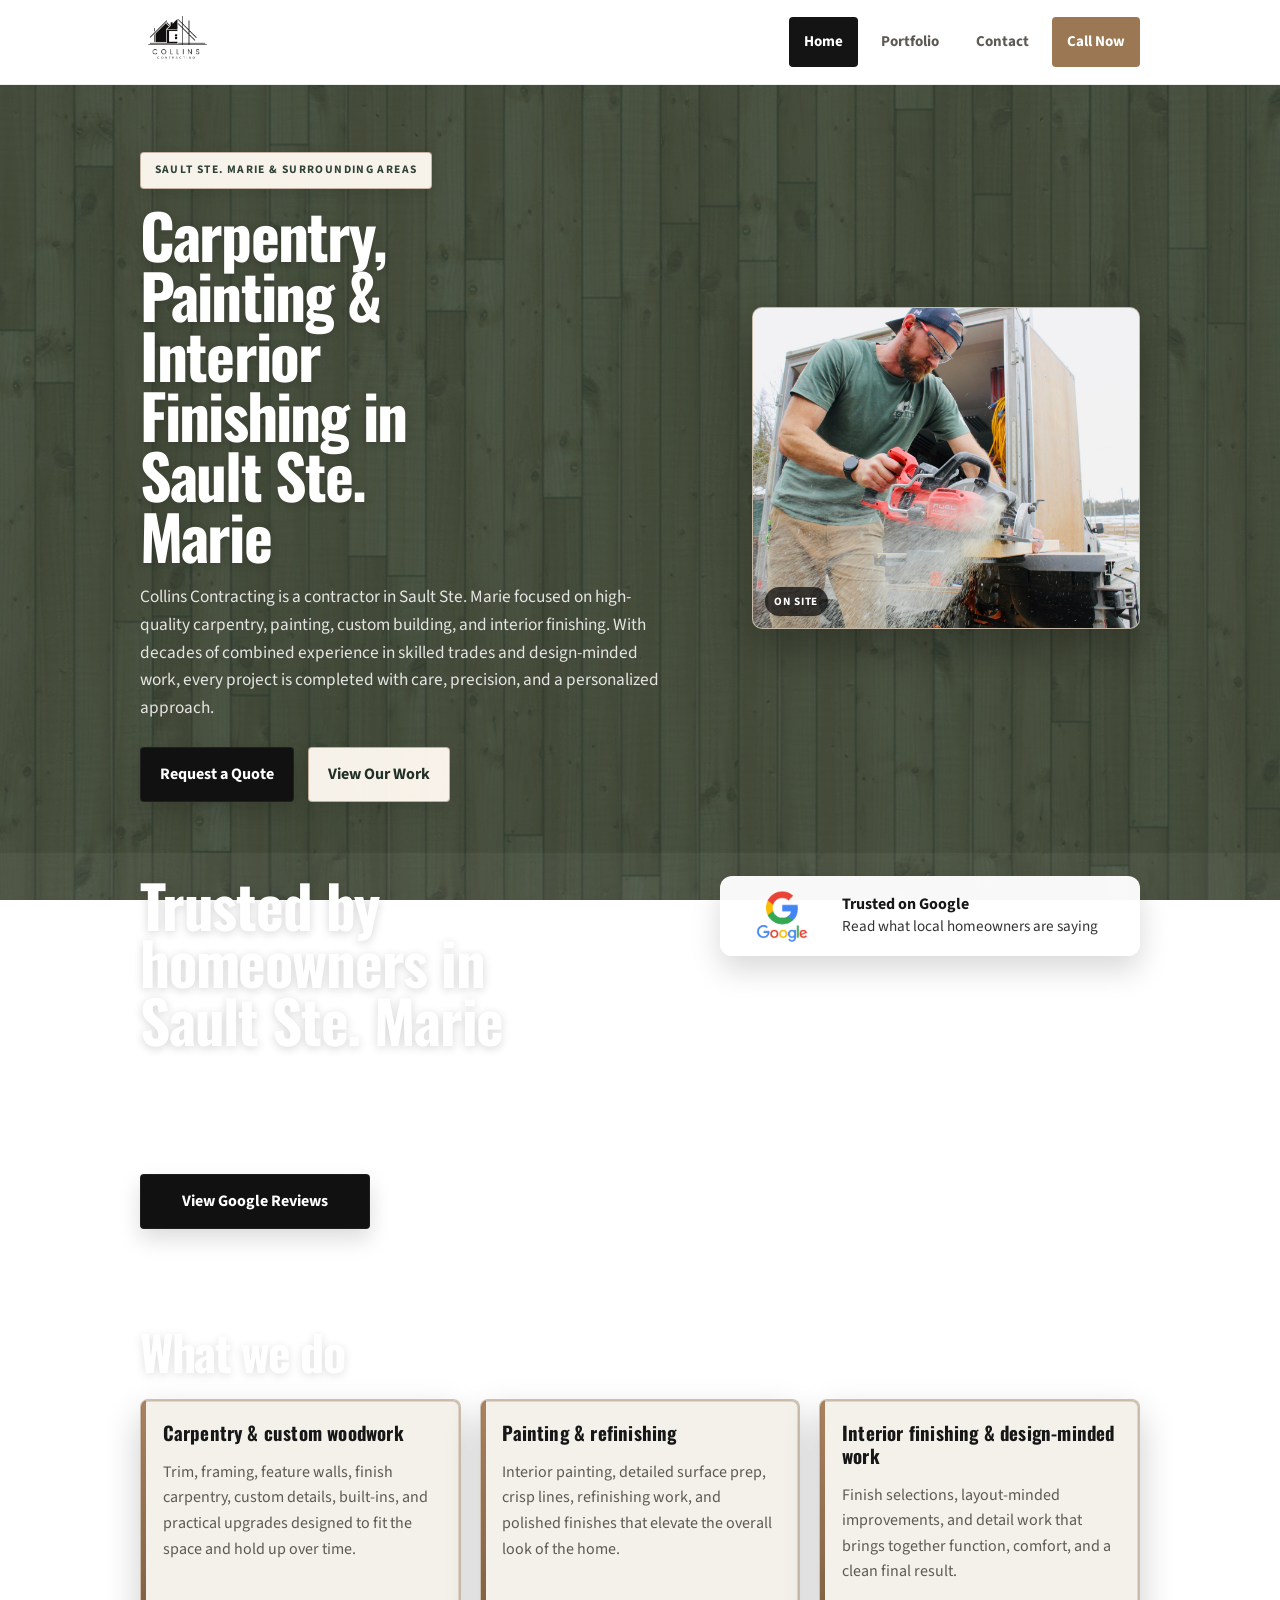
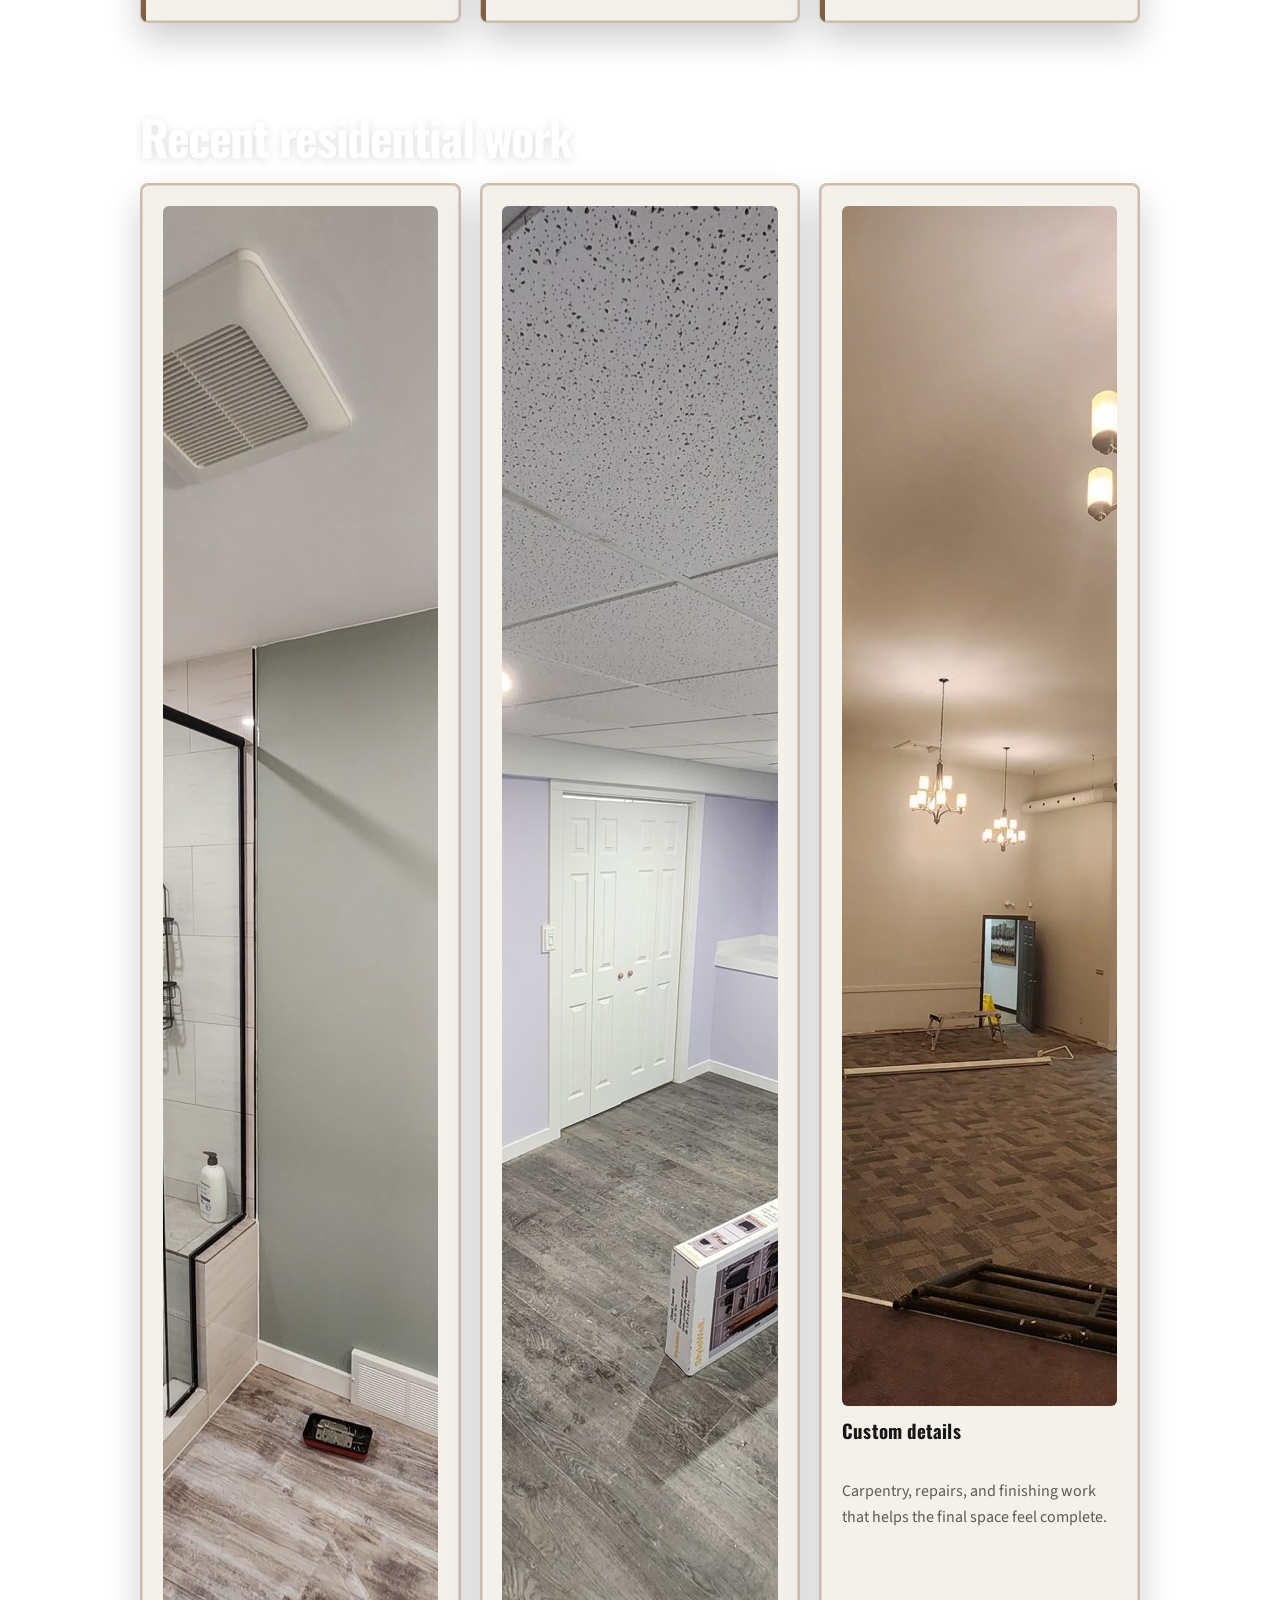
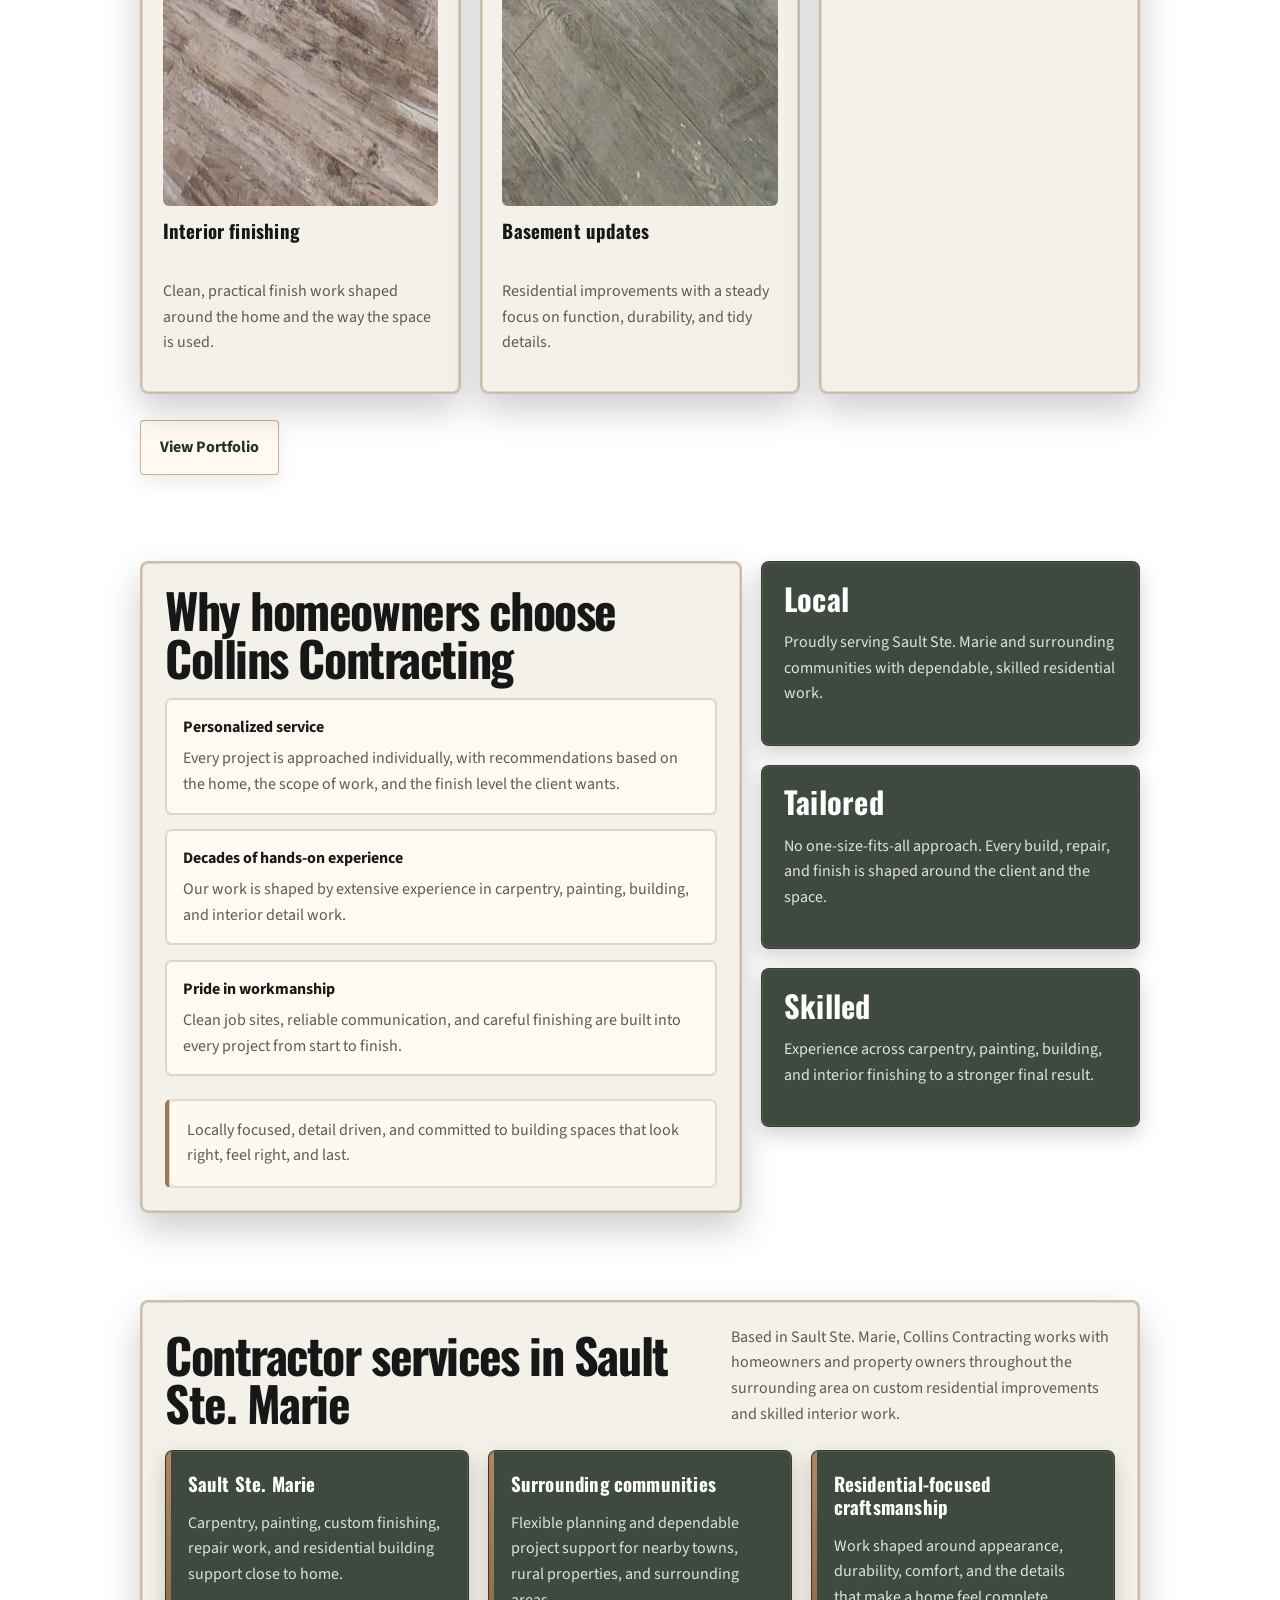
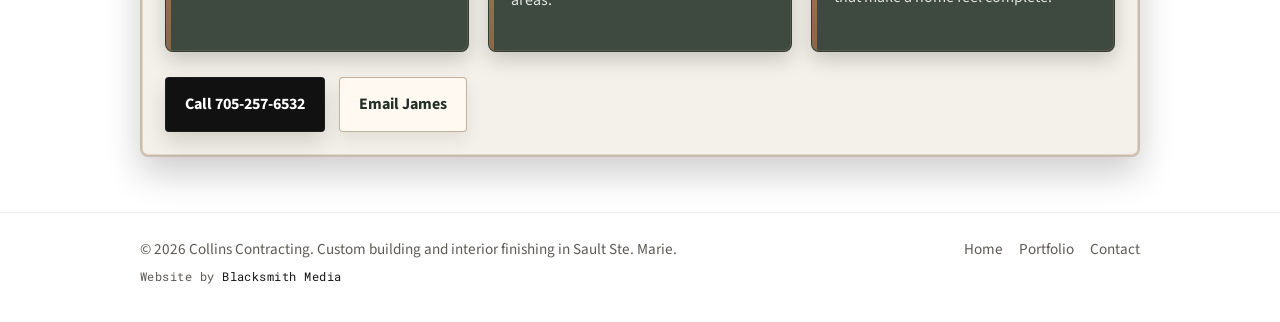
==== commit 09b3ca0f: "Improve SEO structure and conversion flow" ====
--- a/index.html
+++ b/index.html
@@ -4,29 +4,29 @@
   <meta charset="UTF-8" />
   <meta name="viewport" content="width=device-width, initial-scale=1.0" />
 
-  <title>Contractor in Sault Ste. Marie | Collins Contracting</title>
+  <title>Carpentry, Painting & Interior Finishing in Sault Ste. Marie | Collins Contracting</title>
   <meta
     name="description"
-    content="Collins Contracting is a trusted contractor in Sault Ste. Marie offering carpentry, painting, custom building, and interior finishing for residential projects."
+    content="Collins Contracting provides carpentry, painting, custom building, and interior finishing for homeowners in Sault Ste. Marie and surrounding areas."
   />
   <meta name="theme-color" content="#171717" />
   <meta name="robots" content="index, follow" />
   <link rel="canonical" href="https://buildwithcollins.com/" />
 
-  <meta property="og:title" content="Contractor in Sault Ste. Marie | Collins Contracting" />
+  <meta property="og:title" content="Carpentry, Painting & Interior Finishing in Sault Ste. Marie | Collins Contracting" />
   <meta
     property="og:description"
-    content="Trusted contractor in Sault Ste. Marie for carpentry, painting, custom building, and interior finishing."
+    content="Local carpentry, painting, custom building, and interior finishing for homes in Sault Ste. Marie and surrounding areas."
   />
   <meta property="og:type" content="website" />
   <meta property="og:url" content="https://buildwithcollins.com/" />
   <meta property="og:image" content="https://buildwithcollins.com/logo.png" />
 
   <meta name="twitter:card" content="summary_large_image" />
-  <meta name="twitter:title" content="Contractor in Sault Ste. Marie | Collins Contracting" />
+  <meta name="twitter:title" content="Carpentry, Painting & Interior Finishing in Sault Ste. Marie | Collins Contracting" />
   <meta
     name="twitter:description"
-    content="Trusted contractor in Sault Ste. Marie for carpentry, painting, custom building, and interior finishing."
+    content="Local carpentry, painting, custom building, and interior finishing for homes in Sault Ste. Marie and surrounding areas."
   />
   <meta name="twitter:image" content="https://buildwithcollins.com/logo.png" />
 
@@ -43,15 +43,58 @@
   {
     "@context": "https://schema.org",
     "@type": "GeneralContractor",
+    "@id": "https://buildwithcollins.com/#business",
     "name": "Collins Contracting",
     "url": "https://buildwithcollins.com/",
     "image": "https://buildwithcollins.com/logo.png",
+    "logo": "https://buildwithcollins.com/logo.png",
     "telephone": "+1-705-257-6532",
     "email": "jamescollins@live.ca",
+    "priceRange": "$$",
     "areaServed": [
-      "Sault Ste. Marie, Ontario",
-      "Algoma District, Ontario"
+      {
+        "@type": "City",
+        "name": "Sault Ste. Marie",
+        "addressRegion": "Ontario",
+        "addressCountry": "CA"
+      },
+      {
+        "@type": "AdministrativeArea",
+        "name": "Algoma District",
+        "addressRegion": "Ontario",
+        "addressCountry": "CA"
+      }
     ],
+    "sameAs": [
+      "https://share.google/bf67t1m7oyerwP7RF"
+    ],
+    "hasOfferCatalog": {
+      "@type": "OfferCatalog",
+      "name": "Residential contracting services",
+      "itemListElement": [
+        {
+          "@type": "Offer",
+          "itemOffered": {
+            "@type": "Service",
+            "name": "Carpentry and custom woodwork"
+          }
+        },
+        {
+          "@type": "Offer",
+          "itemOffered": {
+            "@type": "Service",
+            "name": "Interior painting and refinishing"
+          }
+        },
+        {
+          "@type": "Offer",
+          "itemOffered": {
+            "@type": "Service",
+            "name": "Interior finishing and residential improvements"
+          }
+        }
+      ]
+    },
     "description": "Collins Contracting provides carpentry, painting, custom building, and interior finishing services in Sault Ste. Marie and surrounding areas."
   }
   </script>
@@ -79,7 +122,7 @@
       <div class="container hero-grid">
         <div>
           <span class="kicker">Sault Ste. Marie & surrounding areas</span>
-          <h1>Contractor in Sault Ste. Marie for Carpentry, Painting & Interior Finishing</h1>
+          <h1>Carpentry, Painting & Interior Finishing in Sault Ste. Marie</h1>
           <p>
             Collins Contracting is a contractor in Sault Ste. Marie focused on high-quality carpentry, painting, custom building, and interior finishing. With decades of combined experience in skilled trades and design-minded work, every project is completed with care, precision, and a personalized approach.
           </p>
@@ -90,7 +133,7 @@
         </div>
 
         <div class="hero-logo-wrap hero-photo-wrap">
-          <img src="hero.jpg" alt="Collins Contracting cutting lumber on site" />
+          <img src="hero.jpg" width="1600" height="1066" alt="Collins Contracting cutting lumber on site in Sault Ste. Marie" />
         </div>
 
         <div class="hero-card-copy">
@@ -177,6 +220,41 @@
     </div>
   </div>
 </section>
+
+    <section class="section">
+      <div class="container">
+        <div class="section-header">
+          <div>
+            <h2>Recent residential work</h2>
+          </div>
+          <p>
+            Finished spaces, clean details, and practical improvements from Collins Contracting projects.
+          </p>
+        </div>
+
+        <div class="portfolio-grid">
+          <a class="portfolio-card portfolio-preview-card" href="/portfolio/">
+            <img src="/portfolio/1.jpg" width="1200" height="1600" alt="Finished Collins Contracting residential renovation detail" loading="lazy" decoding="async" />
+            <h3>Interior finishing</h3>
+            <p>Clean, practical finish work shaped around the home and the way the space is used.</p>
+          </a>
+          <a class="portfolio-card portfolio-preview-card" href="/portfolio/">
+            <img src="/portfolio/9.jpg" width="1200" height="1600" alt="Finished basement flooring and interior update by Collins Contracting" loading="lazy" decoding="async" />
+            <h3>Basement updates</h3>
+            <p>Residential improvements with a steady focus on function, durability, and tidy details.</p>
+          </a>
+          <a class="portfolio-card portfolio-preview-card" href="/portfolio/">
+            <img src="/portfolio/14.jpg" width="1600" height="1200" alt="Custom residential finishing project by Collins Contracting" loading="lazy" decoding="async" />
+            <h3>Custom details</h3>
+            <p>Carpentry, repairs, and finishing work that helps the final space feel complete.</p>
+          </a>
+        </div>
+
+        <div class="cta-row">
+          <a class="button-outline" href="/portfolio/">View Portfolio</a>
+        </div>
+      </div>
+    </section>
     <section class="section">
       <div class="container split">
         <div class="panel">
--- a/styles.css
+++ b/styles.css
@@ -687,6 +687,17 @@
   gap: 0.8rem;
 }
 
+.portfolio-preview-card {
+  overflow: hidden;
+}
+
+.portfolio-preview-card img {
+  width: 100%;
+  aspect-ratio: 4 / 3;
+  object-fit: cover;
+  border-radius: 6px;
+}
+
 /* Contact form */
 .contact-form {
   margin-top: 1.2rem;
@@ -744,6 +755,12 @@
   margin: 0.85rem 0 0;
   font-weight: 700;
   color: #4a4036;
+}
+
+.form-note {
+  margin: 0.8rem 0 0;
+  font-size: 0.95rem;
+  color: var(--muted);
 }
 
 .form-success {
@@ -1060,7 +1077,9 @@
     flex-direction: column;
     align-items: flex-start;
   }
-}/* Subtle content fade-in */
+}
+
+/* Subtle content fade-in */
 .fade-in-soft {
   opacity: 0;
   transition: opacity 0.45s ease;
@@ -1076,9 +1095,8 @@
     opacity: 1;
     transition: none;
   }
-}/* =========================
-   FEATURE BOXES (DARK VERSION)
-========================= */
+}
+
 /* =========================
    DARK 3-BOX SECTIONS
 ========================= */
@@ -1135,19 +1153,9 @@
   box-shadow:
     inset 0 0 0 1px rgba(255,255,255,0.05),
     0 12px 24px rgba(0,0,0,0.24);
-}/* Desktop */
-body {
-  background-size: cover;
-  background-position: center;
-}
-
-/* Mobile */
-@media (max-width: 768px) {
-  body {
-    background-size: 140%;
-    background-position: center top;
-  }
-}/* =========================
+}
+
+/* =========================
    BACKGROUND IMAGE BEHAVIOR
 ========================= */
 
@@ -1165,88 +1173,9 @@
     background-repeat: repeat;
     background-position: top left;
   }
-}.gallery-feature {
-  display: grid;
-  grid-template-columns: 1.5fr 1fr 1fr;
-  gap: 1rem;
-  margin-top: 1.5rem;
-}
-
-.gallery-tile {
-  display: block;
-  position: relative;
-  overflow: hidden;
-  border-radius: 12px;
-  min-height: 220px;
-  background: #111;
-  box-shadow: 0 12px 30px rgba(0, 0, 0, 0.18);
-}
-
-.gallery-tile-large {
-  grid-row: span 2;
-  min-height: 460px;
-}
-
-.gallery-tile img,
-.gallery-card img {
-  width: 100%;
-  height: 100%;
-  display: block;
-  object-fit: cover;
-  transition: transform 0.35s ease, opacity 0.35s ease;
-}
-
-.gallery-tile:hover img,
-.gallery-card:hover img {
-  transform: scale(1.04);
-  opacity: 0.92;
-}
-
-.gallery-grid-compact {
-  display: grid;
-  grid-template-columns: repeat(3, minmax(0, 1fr));
-  gap: 1rem;
-  margin-top: 1.5rem;
-}
-
-.gallery-card {
-  display: block;
-  overflow: hidden;
-  border-radius: 12px;
-  background: #111;
-  aspect-ratio: 4 / 3;
-  box-shadow: 0 10px 24px rgba(0, 0, 0, 0.14);
-}
-
-@media (max-width: 900px) {
-  .gallery-feature {
-    grid-template-columns: 1fr 1fr;
-  }
-
-  .gallery-tile-large {
-    grid-column: 1 / -1;
-    grid-row: auto;
-    min-height: 320px;
-  }
-
-  .gallery-grid-compact {
-    grid-template-columns: repeat(2, minmax(0, 1fr));
-  }
-}
-
-@media (max-width: 640px) {
-  .gallery-feature,
-  .gallery-grid-compact {
-    grid-template-columns: 1fr;
-  }
-
-  .gallery-tile,
-  .gallery-tile-large,
-  .gallery-card {
-    min-height: auto;
-    aspect-ratio: 4 / 3;
-  }
-}.gallery-feature {
+}
+
+.gallery-feature {
   display: grid;
   grid-template-columns: 1.5fr 1fr 1fr;
   gap: 1rem;
@@ -1528,7 +1457,9 @@
   .before-after-frame {
     aspect-ratio: 4 / 3;
   }
-}/* =========================
+}
+
+/* =========================
    HERO IMAGE OVERRIDE
 ========================= */
 
@@ -1581,7 +1512,9 @@
     height: 240px !important;
     object-position: center 30%;
   }
-}/* =========================
+}
+
+/* =========================
    HERO DESKTOP FIX (CLEAN)
 ========================= */
 
@@ -1627,321 +1560,9 @@
   .hero-badges {
     display: none;
   }
-}/* =========================
-   GOOGLE TRUST SECTION
-========================= */
-
-.google-proof {
-  padding-top: 1rem;
-}
-
-.google-proof-inner {
-  display: grid;
-  grid-template-columns: 1.1fr 0.9fr;
-  gap: 2rem;
-  align-items: center;
-}
-
-.google-proof-left h2 {
-  margin: 0.5rem 0 0.6rem;
-  font-size: clamp(1.8rem, 3vw, 2.6rem);
-  color: #fff;
-}
-
-.google-proof-left p {
-  color: rgba(255,255,255,0.85);
-  max-width: 48ch;
-}
-
-.google-badge {
-  display: inline-flex;
-  align-items: center;
-  gap: 0.6rem;
-  background: rgba(255,255,255,0.95);
-  color: #111;
-  padding: 0.4rem 0.7rem;
-  border-radius: 6px;
-  font-size: 0.85rem;
-  font-weight: 700;
-}
-
-.google-badge img {
-  width: 20px;
-  height: 20px;
-}
-
-.google-proof-right {
-  display: grid;
-  gap: 1rem;
-}
-
-.google-review {
-  background: rgba(255,255,255,0.92);
-  padding: 1rem;
-  border-radius: 8px;
-  font-size: 0.95rem;
-  box-shadow: 0 10px 22px rgba(0,0,0,0.15);
-}
-
-.google-review span {
-  display: block;
-  margin-top: 0.5rem;
-  font-size: 0.8rem;
-  color: #666;
-  font-weight: 600;
-}
-
-@media (max-width: 980px) {
-  .google-proof-inner {
-    grid-template-columns: 1fr;
-  }
-}/* =========================
-   GOOGLE LOGO IMAGE FIX
-========================= */
-
-.google-badge img {
-  width: 28px;
-  height: 28px;
-  object-fit: contain;
-  flex-shrink: 0;
-}
-
-.google-badge {
-  display: inline-flex;
-  align-items: center;
-  gap: 0.65rem;
-}
-
-.google-badge > div {
-  display: flex;
-  flex-direction: column;
-  line-height: 1.15;
-}/* =========================
-   GOOGLE SECTION POLISH
-========================= */
-
-.google-proof {
-  padding: 1.2rem 0 2.6rem;
-}
-
-.google-proof-inner {
-  display: grid;
-  grid-template-columns: 1.05fr 0.95fr;
-  gap: 2.25rem;
-  align-items: start;
-}
-
-.google-proof-left h2 {
-  margin: 1rem 0 1rem;
-  font-size: clamp(2.2rem, 4vw, 3.4rem);
-  line-height: 1.05;
-  max-width: 10ch;
-  color: #fff;
-}
-
-.google-proof-left p {
-  margin: 0;
-  max-width: 34rem;
-  font-size: 1.05rem;
-  line-height: 1.7;
-  color: rgba(255,255,255,0.86);
-}
-
-.google-badge {
-  display: inline-flex;
-  align-items: center;
-  gap: 0.85rem;
-  padding: 0.75rem 1rem;
-  border-radius: 10px;
-  background: rgba(255,255,255,0.96);
-  color: #171717;
-  box-shadow: 0 10px 24px rgba(0,0,0,0.12);
-}
-
-.google-badge img {
-  width: 90px;
-  height: auto;
-  object-fit: contain;
-  display: block;
-  flex-shrink: 0;
-}
-
-.google-badge strong {
-  display: block;
-  font-size: 0.95rem;
-  line-height: 1.1;
-}
-
-.google-badge span {
-  display: block;
-  margin-top: 0.2rem;
-  font-size: 0.9rem;
-  line-height: 1.2;
-  color: #333;
-}
-
-.google-proof-right {
-  display: grid;
-  gap: 1rem;
-  padding-top: 1.6rem;
-}
-
-.google-review {
-  padding: 1.4rem 1.5rem;
-  min-height: auto;
-  border-radius: 12px;
-  background: rgba(255,255,255,0.96);
-  box-shadow: 0 12px 26px rgba(0,0,0,0.12);
-}
-
-.google-review p {
-  margin: 0;
-  font-size: 1.02rem;
-  line-height: 1.55;
-  color: #1f1f1f;
-}
-
-.google-proof .cta-row {
-  margin-top: 1.5rem;
-}
-
-.google-proof .button {
-  min-width: 230px;
-}
-
-@media (max-width: 980px) {
-  .google-proof-inner {
-    grid-template-columns: 1fr;
-    gap: 1.4rem;
-  }
-
-  .google-proof-left h2 {
-    max-width: 100%;
-  }
-
-  .google-proof-right {
-    padding-top: 0;
-  }
-}/* =========================
-   GOOGLE SECTION FINAL FIX
-========================= */
-
-.google-proof {
-  padding: 1.4rem 0 2.4rem;
-}
-
-.google-proof-inner {
-  display: grid;
-  grid-template-columns: minmax(0, 1fr) 420px;
-  gap: 1.5rem;
-  align-items: start;
-}
-
-.google-proof-left {
-  max-width: 760px;
-}
-
-.google-proof-left h2 {
-  font-family: "Oswald", sans-serif;
-  letter-spacing: -0.02em;
-  font-size: clamp(2.4rem, 4.6vw, 4.4rem);
-  line-height: 0.98;
-  margin: 1rem 0 1rem;
-  max-width: 12ch;
-  color: #ffffff;
-  text-shadow: 0 2px 10px rgba(0, 0, 0, 0.16);
-}
-
-.google-proof-left p {
-  margin: 0;
-  max-width: 34rem;
-  font-size: 1.05rem;
-  line-height: 1.7;
-  color: rgba(255,255,255,0.86);
-}
-
-.google-badge {
-  display: inline-flex;
-  align-items: center;
-  gap: 0.9rem;
-  padding: 0.8rem 1rem;
-  border-radius: 10px;
-  background: rgba(255,255,255,0.96);
-  color: #171717;
-  box-shadow: 0 10px 24px rgba(0,0,0,0.12);
-}
-
-.google-badge img {
-  width: 92px;
-  height: auto;
-  object-fit: contain;
-  display: block;
-  flex-shrink: 0;
-}
-
-.google-badge strong,
-.google-badge span {
-  font-family: "Source Sans 3", sans-serif;
-}
-
-.google-badge strong {
-  display: block;
-  font-size: 0.95rem;
-  line-height: 1.1;
-}
-
-.google-badge span {
-  display: block;
-  margin-top: 0.18rem;
-  font-size: 0.9rem;
-  line-height: 1.2;
-  color: #333;
-}
-
-.google-proof-right {
-  display: grid;
-  gap: 0.9rem;
-  padding-top: 0.15rem;
-  align-content: start;
-}
-
-.google-review {
-  padding: 1.2rem 1.3rem;
-  border-radius: 12px;
-  background: rgba(255,255,255,0.96);
-  box-shadow: 0 12px 26px rgba(0,0,0,0.12);
-}
-
-.google-review p {
-  margin: 0;
-  font-family: "Source Sans 3", sans-serif;
-  font-size: 1rem;
-  line-height: 1.5;
-  color: #1f1f1f;
-}
-
-.google-proof .cta-row {
-  margin-top: 1.5rem;
-}
-
-.google-proof .button {
-  min-width: 230px;
-}
-
-@media (max-width: 980px) {
-  .google-proof-inner {
-    grid-template-columns: 1fr;
-    gap: 1.25rem;
-  }
-
-  .google-proof-left h2 {
-    max-width: 100%;
-  }
-
-  .google-proof-right {
-    padding-top: 0;
-  }
-}/* =========================
+}
+
+/* =========================
    GOOGLE SECTION BALANCED
 ========================= */
 
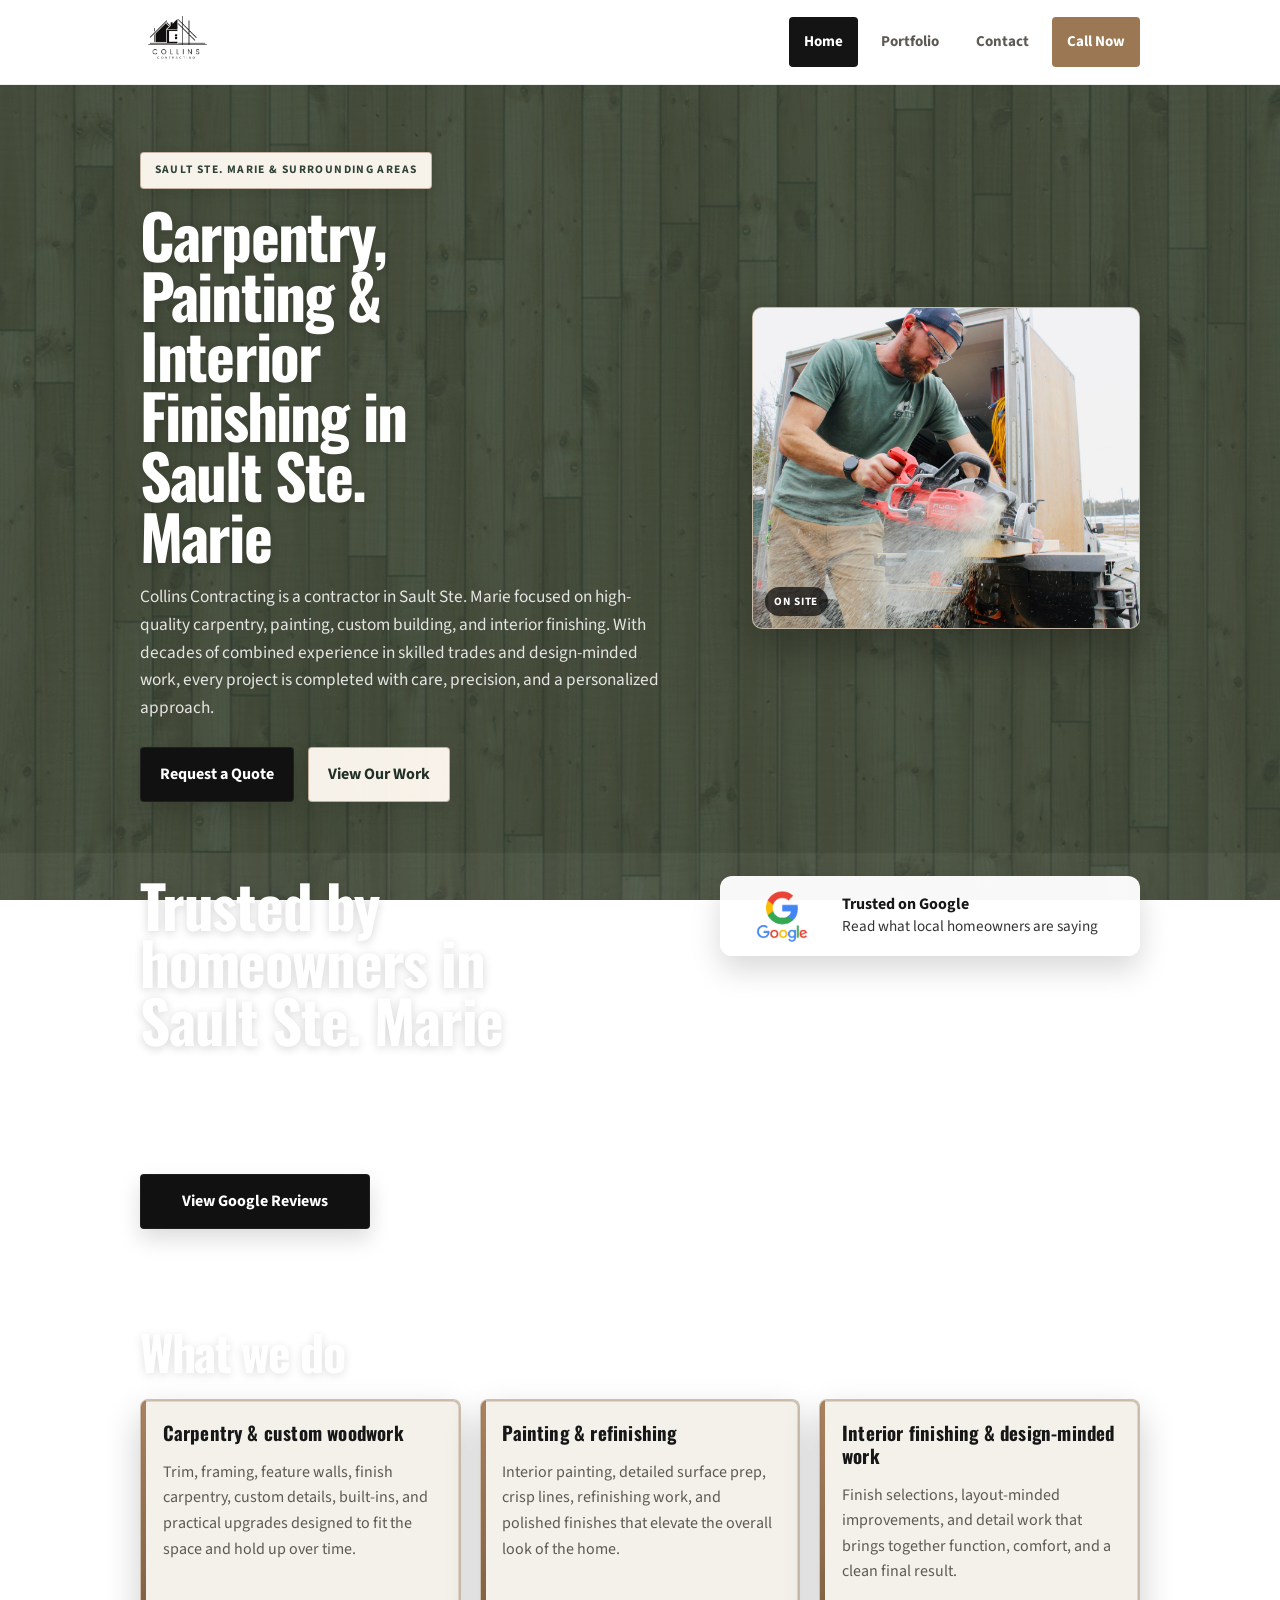
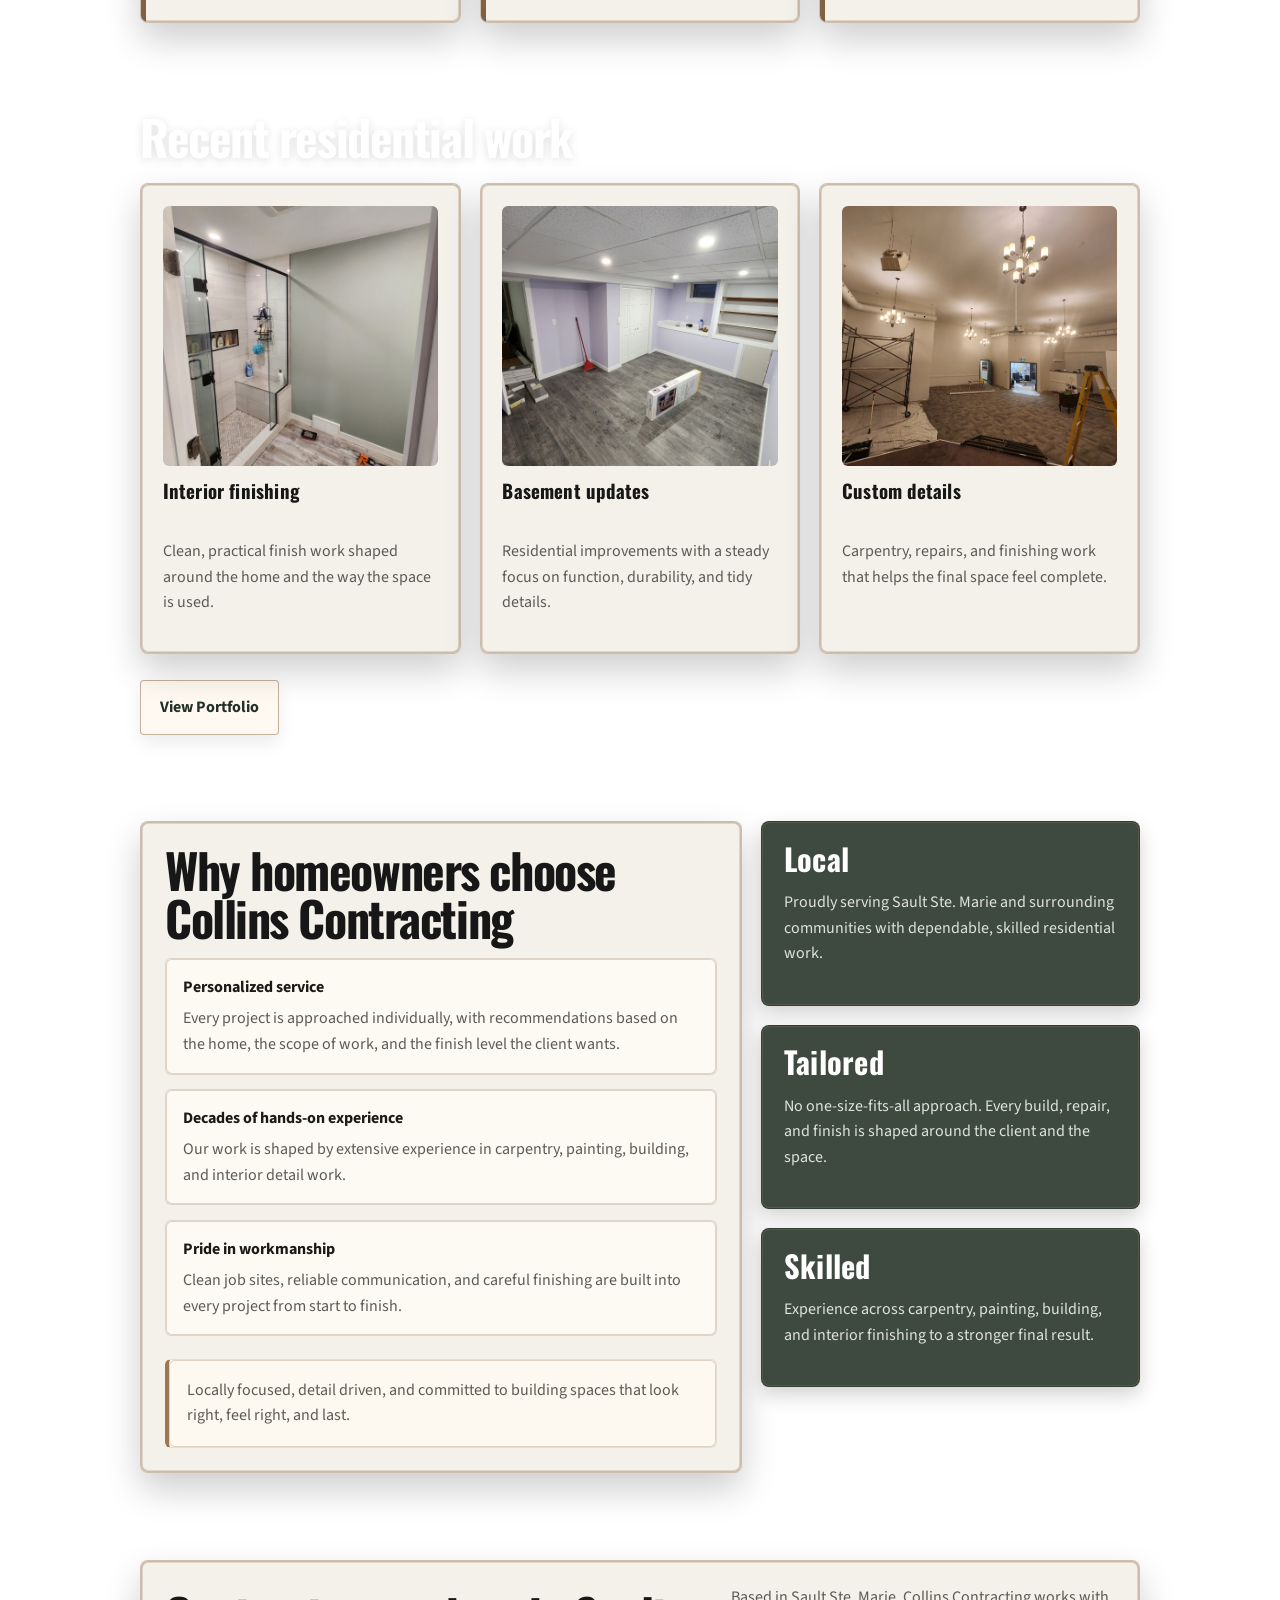
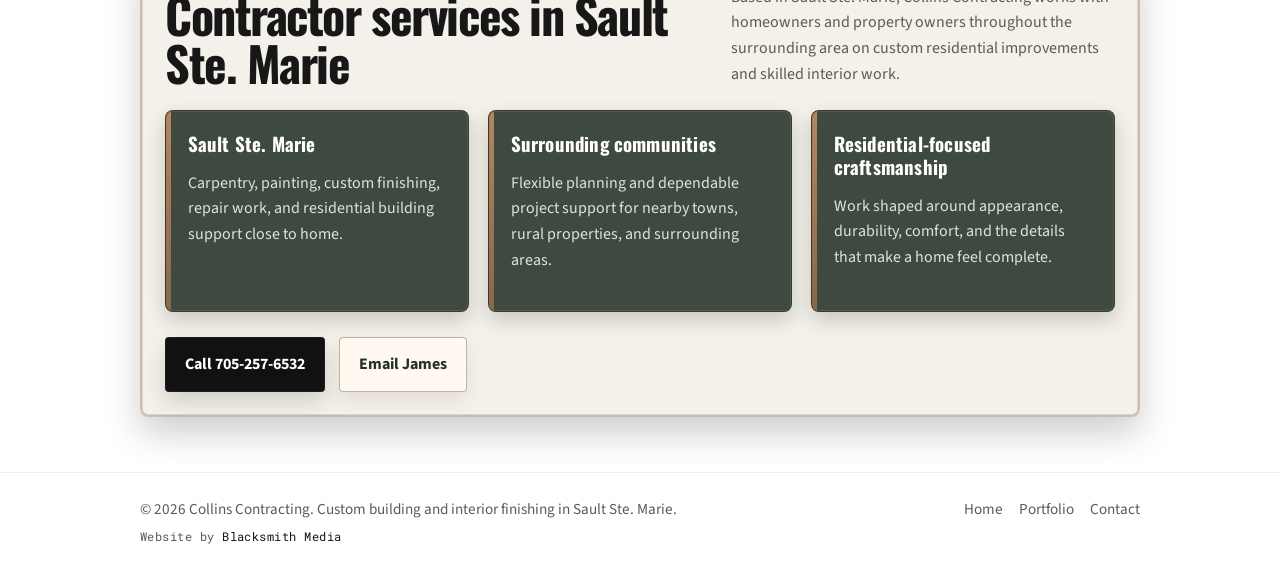
==== commit 7d179d91: "Bust stylesheet cache for preview fix" ====
--- a/index.html
+++ b/index.html
@@ -37,7 +37,7 @@
   <link rel="preconnect" href="https://fonts.gstatic.com" crossorigin />
   <link href="https://fonts.googleapis.com/css2?family=Oswald:wght@400;500;600&family=Source+Sans+3:wght@400;500;600&family=Roboto+Mono:wght@400;500&display=swap" rel="stylesheet" />
 
-  <link rel="stylesheet" href="styles.css" />
+  <link rel="stylesheet" href="styles.css?v=20260420-preview-fix" />
 
   <script type="application/ld+json">
   {
--- a/styles.css
+++ b/styles.css
@@ -693,7 +693,7 @@
 
 .portfolio-preview-card img {
   width: 100%;
-  aspect-ratio: 4 / 3;
+  height: clamp(180px, 22vw, 260px);
   object-fit: cover;
   border-radius: 6px;
 }
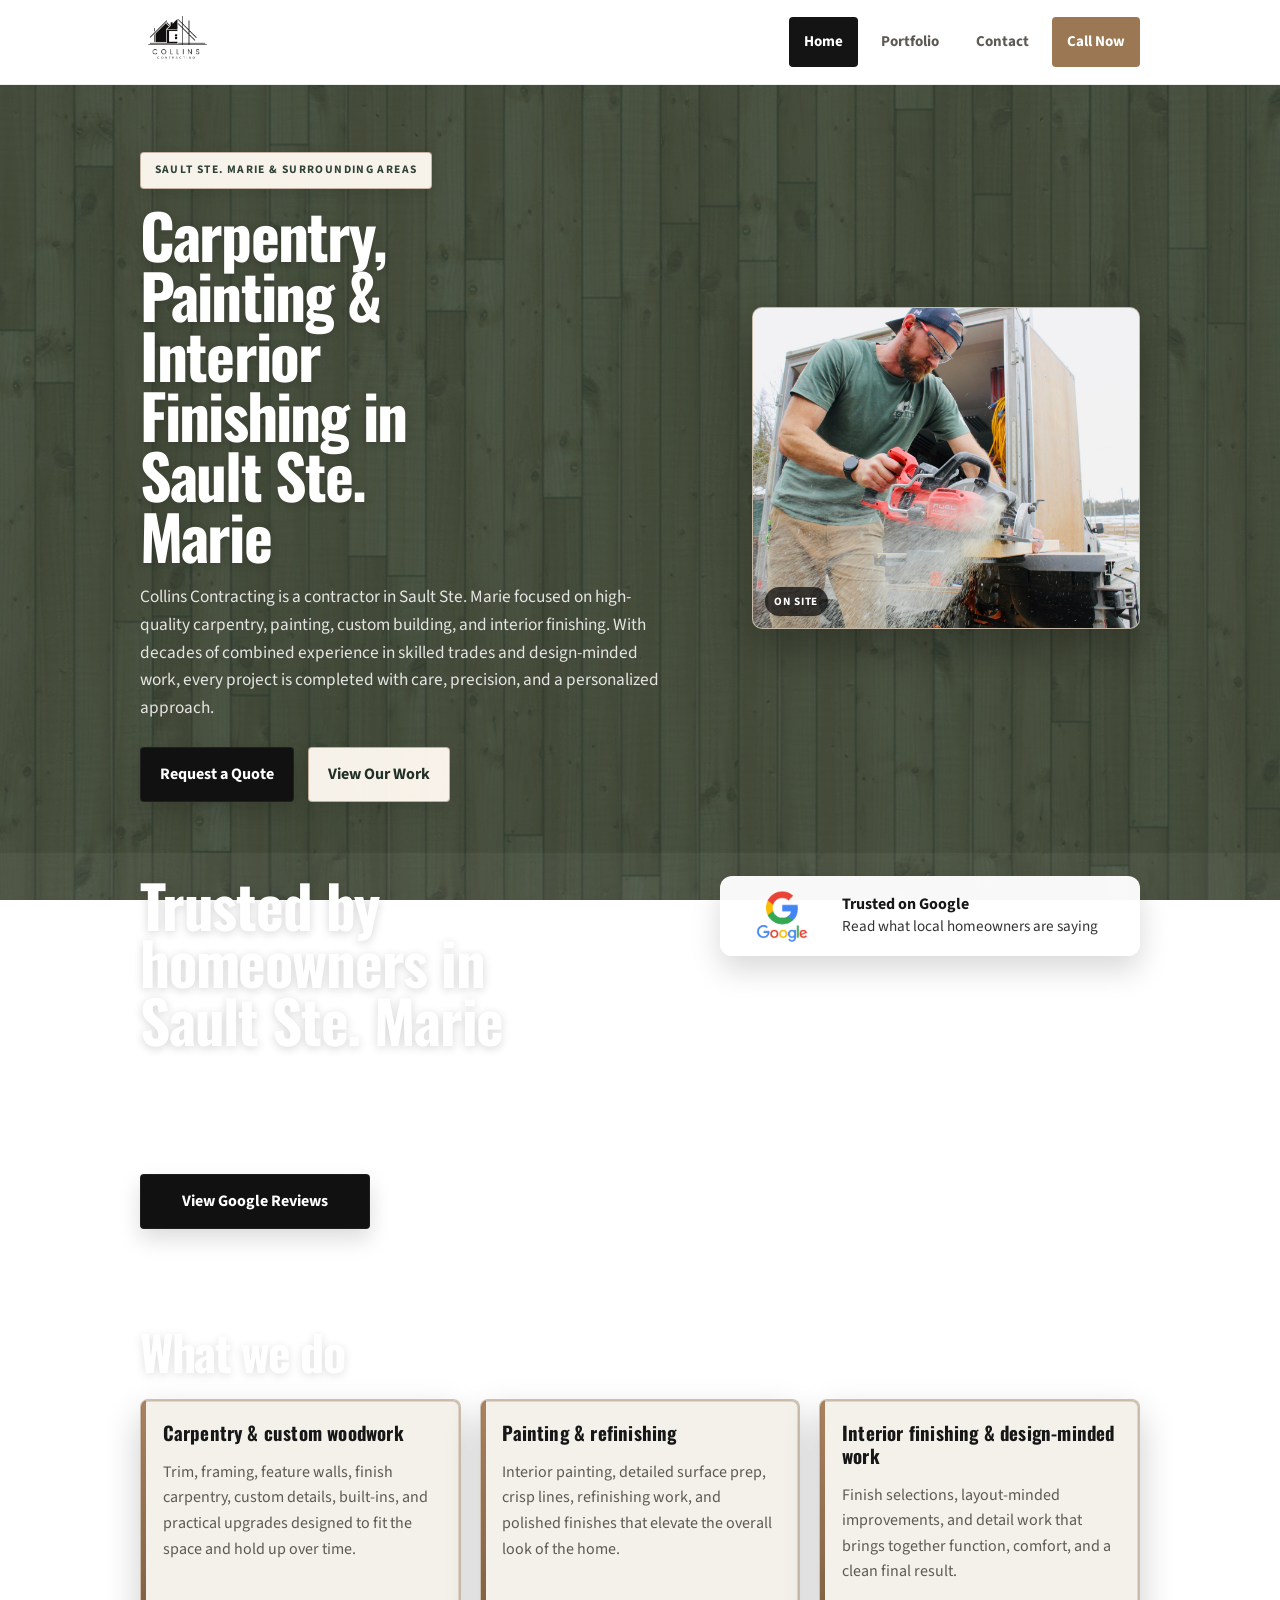
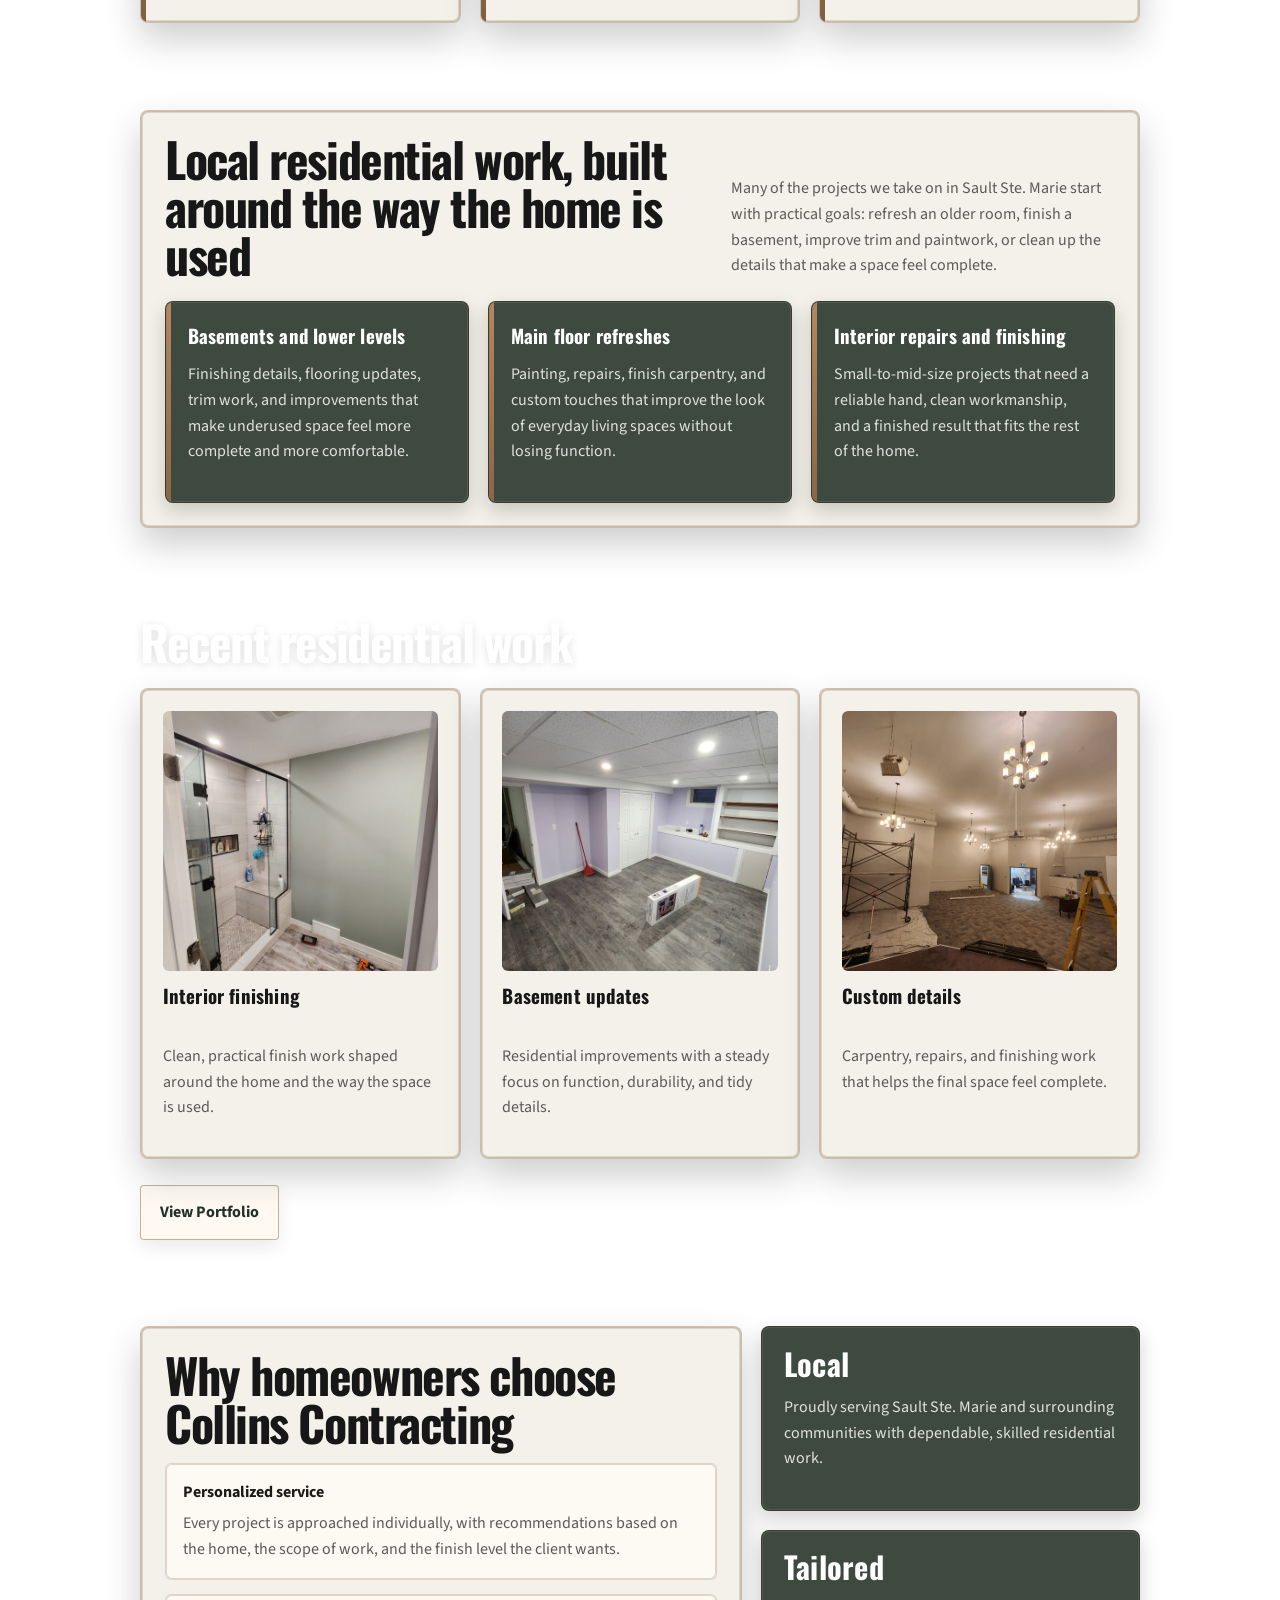
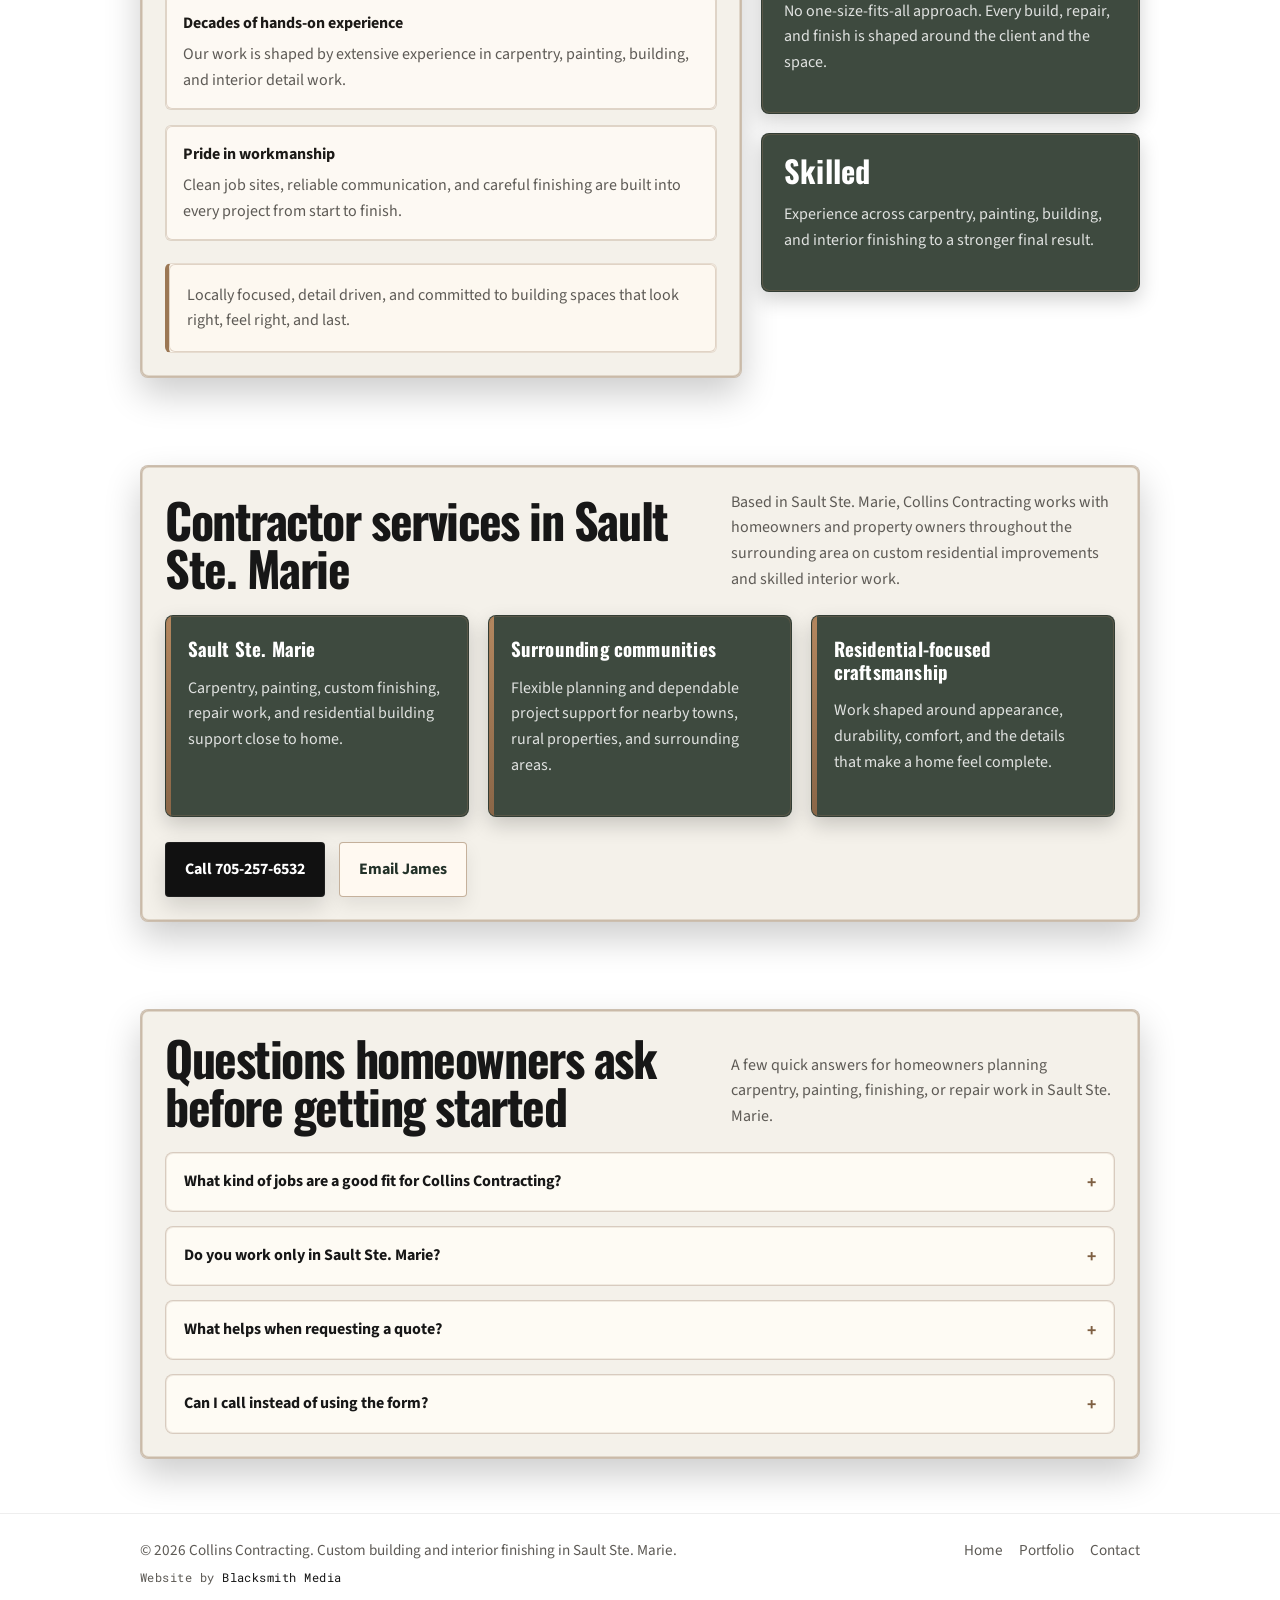
==== commit e356b4ff: "Improve SEO structure and conversion flow" ====
--- a/index.html
+++ b/index.html
@@ -36,8 +36,10 @@
   <link rel="preconnect" href="https://fonts.googleapis.com" />
   <link rel="preconnect" href="https://fonts.gstatic.com" crossorigin />
   <link href="https://fonts.googleapis.com/css2?family=Oswald:wght@400;500;600&family=Source+Sans+3:wght@400;500;600&family=Roboto+Mono:wght@400;500&display=swap" rel="stylesheet" />
-
-  <link rel="stylesheet" href="styles.css?v=20260420-preview-fix" />
+  <link rel="preload" as="image" href="/background.jpg" />
+  <link rel="preload" as="image" href="/hero.jpg" />
+
+  <link rel="stylesheet" href="styles.css?v=20260421-pass4" />
 
   <script type="application/ld+json">
   {
@@ -98,6 +100,46 @@
     "description": "Collins Contracting provides carpentry, painting, custom building, and interior finishing services in Sault Ste. Marie and surrounding areas."
   }
   </script>
+  <script type="application/ld+json">
+  {
+    "@context": "https://schema.org",
+    "@type": "FAQPage",
+    "mainEntity": [
+      {
+        "@type": "Question",
+        "name": "What kinds of home projects does Collins Contracting take on?",
+        "acceptedAnswer": {
+          "@type": "Answer",
+          "text": "Collins Contracting takes on residential carpentry, interior painting, basement updates, finish work, repairs, custom details, and other interior improvement projects in Sault Ste. Marie and nearby areas."
+        }
+      },
+      {
+        "@type": "Question",
+        "name": "Do you provide estimates in Sault Ste. Marie and surrounding communities?",
+        "acceptedAnswer": {
+          "@type": "Answer",
+          "text": "Yes. Collins Contracting provides free estimates for homeowners in Sault Ste. Marie and surrounding communities across the Algoma area."
+        }
+      },
+      {
+        "@type": "Question",
+        "name": "Can I send photos and project details before you quote the job?",
+        "acceptedAnswer": {
+          "@type": "Answer",
+          "text": "Yes. Photos, room dimensions, finish ideas, and timing details all help when reviewing a project and planning the next step."
+        }
+      },
+      {
+        "@type": "Question",
+        "name": "How should I get in touch about a project?",
+        "acceptedAnswer": {
+          "@type": "Answer",
+          "text": "You can request a quote through the contact form, call 705-257-6532, or email jamescollins@live.ca to discuss the work."
+        }
+      }
+    ]
+  }
+  </script>
 </head>
 <body>
   <header class="site-header">
@@ -127,13 +169,13 @@
             Collins Contracting is a contractor in Sault Ste. Marie focused on high-quality carpentry, painting, custom building, and interior finishing. With decades of combined experience in skilled trades and design-minded work, every project is completed with care, precision, and a personalized approach.
           </p>
           <div class="hero-actions">
-            <a class="button" href="/contact/">Request a Quote</a>
-            <a class="button-outline" href="/portfolio/">View Our Work</a>
+            <a class="button" href="/contact/" data-track="hero_quote">Request a Quote</a>
+            <a class="button-outline" href="/portfolio/" data-track="hero_portfolio">View Our Work</a>
           </div>
         </div>
 
         <div class="hero-logo-wrap hero-photo-wrap">
-          <img src="hero.jpg" width="1600" height="1066" alt="Collins Contracting cutting lumber on site in Sault Ste. Marie" />
+          <img src="hero.jpg" width="1600" height="1066" alt="Collins Contracting cutting lumber on site in Sault Ste. Marie" loading="eager" decoding="async" fetchpriority="high" />
         </div>
 
         <div class="hero-card-copy">
@@ -175,7 +217,7 @@
       </p>
 
       <div class="cta-row">
-        <a class="button" href="https://share.google/bf67t1m7oyerwP7RF" target="_blank" rel="noopener noreferrer">
+        <a class="button" href="https://share.google/bf67t1m7oyerwP7RF" target="_blank" rel="noopener noreferrer" data-track="google_reviews">
           View Google Reviews
         </a>
       </div>
@@ -216,6 +258,34 @@
       <article class="service-card">
         <h3>Interior finishing &amp; design-minded work</h3>
         <p>Finish selections, layout-minded improvements, and detail work that brings together function, comfort, and a clean final result.</p>
+      </article>
+    </div>
+  </div>
+</section>
+
+<section class="section">
+  <div class="container panel">
+    <div class="section-header">
+      <div>
+        <h2>Local residential work, built around the way the home is used</h2>
+      </div>
+      <p>
+        Many of the projects we take on in Sault Ste. Marie start with practical goals: refresh an older room, finish a basement, improve trim and paintwork, or clean up the details that make a space feel complete.
+      </p>
+    </div>
+
+    <div class="grid-3">
+      <article class="service-card">
+        <h3>Basements and lower levels</h3>
+        <p>Finishing details, flooring updates, trim work, and improvements that make underused space feel more complete and more comfortable.</p>
+      </article>
+      <article class="service-card">
+        <h3>Main floor refreshes</h3>
+        <p>Painting, repairs, finish carpentry, and custom touches that improve the look of everyday living spaces without losing function.</p>
+      </article>
+      <article class="service-card">
+        <h3>Interior repairs and finishing</h3>
+        <p>Small-to-mid-size projects that need a reliable hand, clean workmanship, and a finished result that fits the rest of the home.</p>
       </article>
     </div>
   </div>
@@ -251,7 +321,7 @@
         </div>
 
         <div class="cta-row">
-          <a class="button-outline" href="/portfolio/">View Portfolio</a>
+          <a class="button-outline" href="/portfolio/" data-track="preview_portfolio">View Portfolio</a>
         </div>
       </div>
     </section>
@@ -329,6 +399,38 @@
         </div>
       </div>
     </section>
+
+    <section class="section">
+      <div class="container panel">
+        <div class="section-header">
+          <div>
+            <h2>Questions homeowners ask before getting started</h2>
+          </div>
+          <p>
+            A few quick answers for homeowners planning carpentry, painting, finishing, or repair work in Sault Ste. Marie.
+          </p>
+        </div>
+
+        <div class="faq-list">
+          <details class="faq-item">
+            <summary>What kind of jobs are a good fit for Collins Contracting?</summary>
+            <p>Residential carpentry, painting, basement updates, finishing work, repairs, and custom interior details are all a strong fit.</p>
+          </details>
+          <details class="faq-item">
+            <summary>Do you work only in Sault Ste. Marie?</summary>
+            <p>Most work is centered in Sault Ste. Marie, with estimates and projects available for nearby communities in the surrounding area as well.</p>
+          </details>
+          <details class="faq-item">
+            <summary>What helps when requesting a quote?</summary>
+            <p>Photos, room dimensions, a rough timeline, and a short description of the finish or outcome you want all make the quote process easier.</p>
+          </details>
+          <details class="faq-item">
+            <summary>Can I call instead of using the form?</summary>
+            <p>Yes. You can call 705-257-6532 directly if you would rather talk through the project first.</p>
+          </details>
+        </div>
+      </div>
+    </section>
   </main>
 
   <footer class="site-footer">
--- a/styles.css
+++ b/styles.css
@@ -696,6 +696,65 @@
   height: clamp(180px, 22vw, 260px);
   object-fit: cover;
   border-radius: 6px;
+}
+
+.project-note {
+  padding: 1.5rem;
+}
+
+.project-note h3 {
+  margin: 0 0 0.55rem;
+  font-size: 1.18rem;
+  line-height: 1.2;
+  color: var(--text);
+  font-family: "Oswald", sans-serif;
+}
+
+.faq-list {
+  display: grid;
+  gap: 0.9rem;
+}
+
+.faq-item {
+  border-radius: 8px;
+  border: 1px solid rgba(126, 95, 66, 0.3);
+  background: rgba(255, 252, 246, 0.9);
+  box-shadow: inset 0 0 0 1px rgba(139, 106, 73, 0.12);
+  overflow: hidden;
+}
+
+.faq-item summary {
+  list-style: none;
+  cursor: pointer;
+  padding: 1rem 1.1rem;
+  font-weight: 700;
+  color: var(--text);
+}
+
+.faq-item summary:focus-visible {
+  outline: 3px solid rgba(155, 119, 84, 0.28);
+  outline-offset: -3px;
+}
+
+.faq-item summary::-webkit-details-marker {
+  display: none;
+}
+
+.faq-item summary::after {
+  content: "+";
+  float: right;
+  color: var(--highlight-strong);
+  font-size: 1.1rem;
+}
+
+.faq-item[open] summary::after {
+  content: "-";
+}
+
+.faq-item p {
+  margin: 0;
+  padding: 0 1.1rem 1rem;
+  color: var(--muted);
 }
 
 /* Contact form */
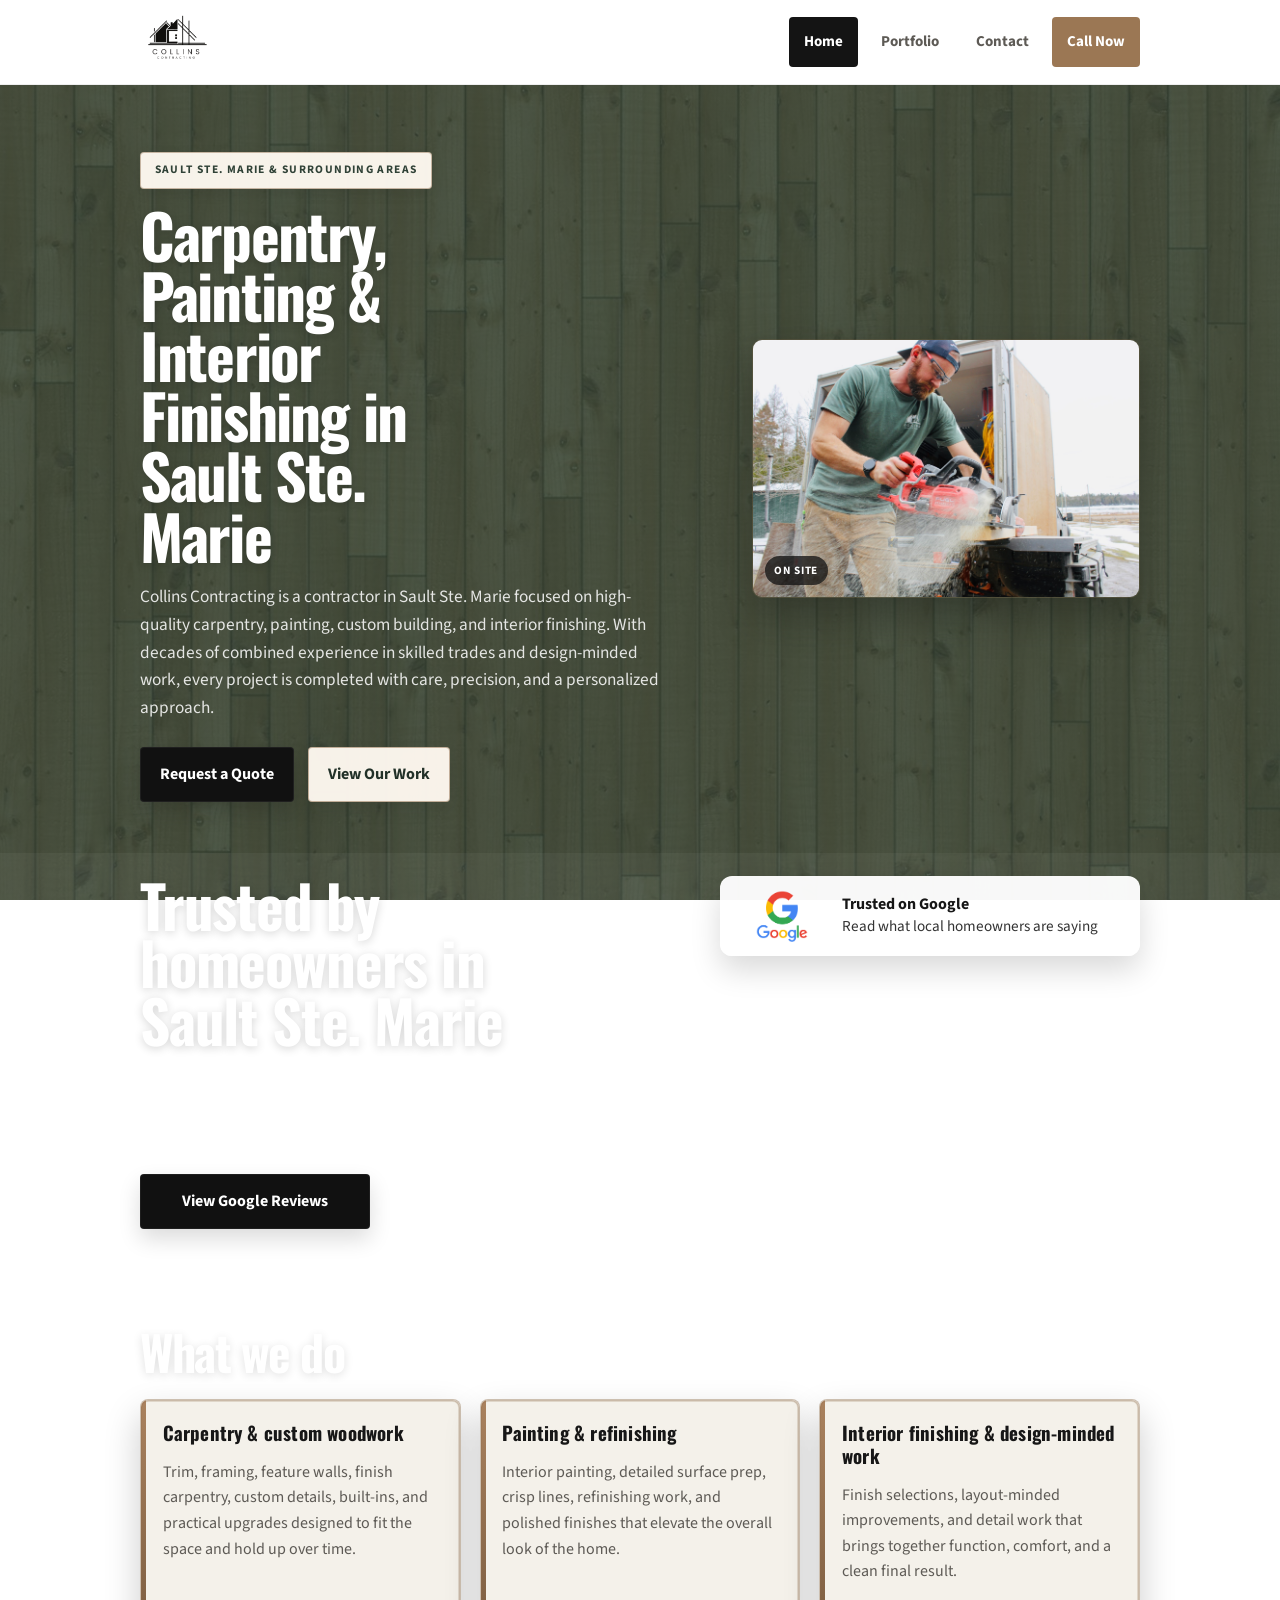
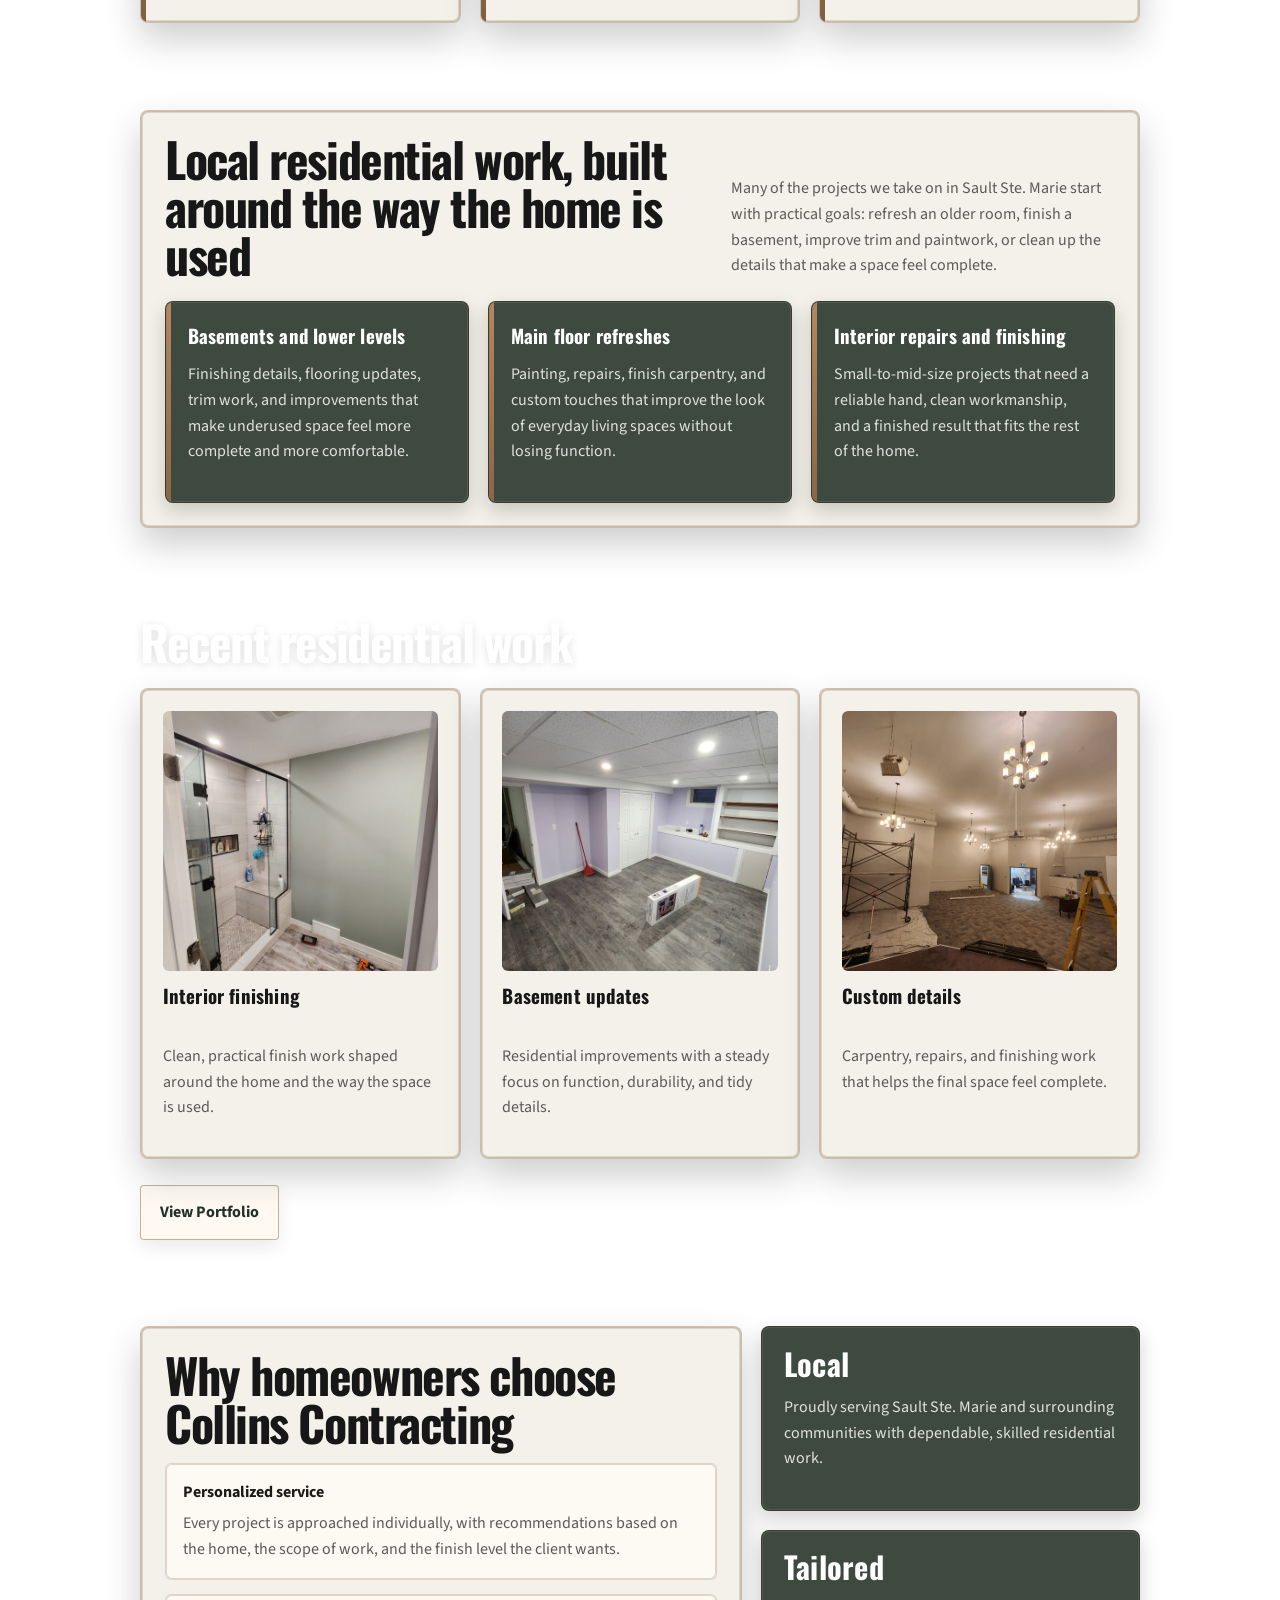
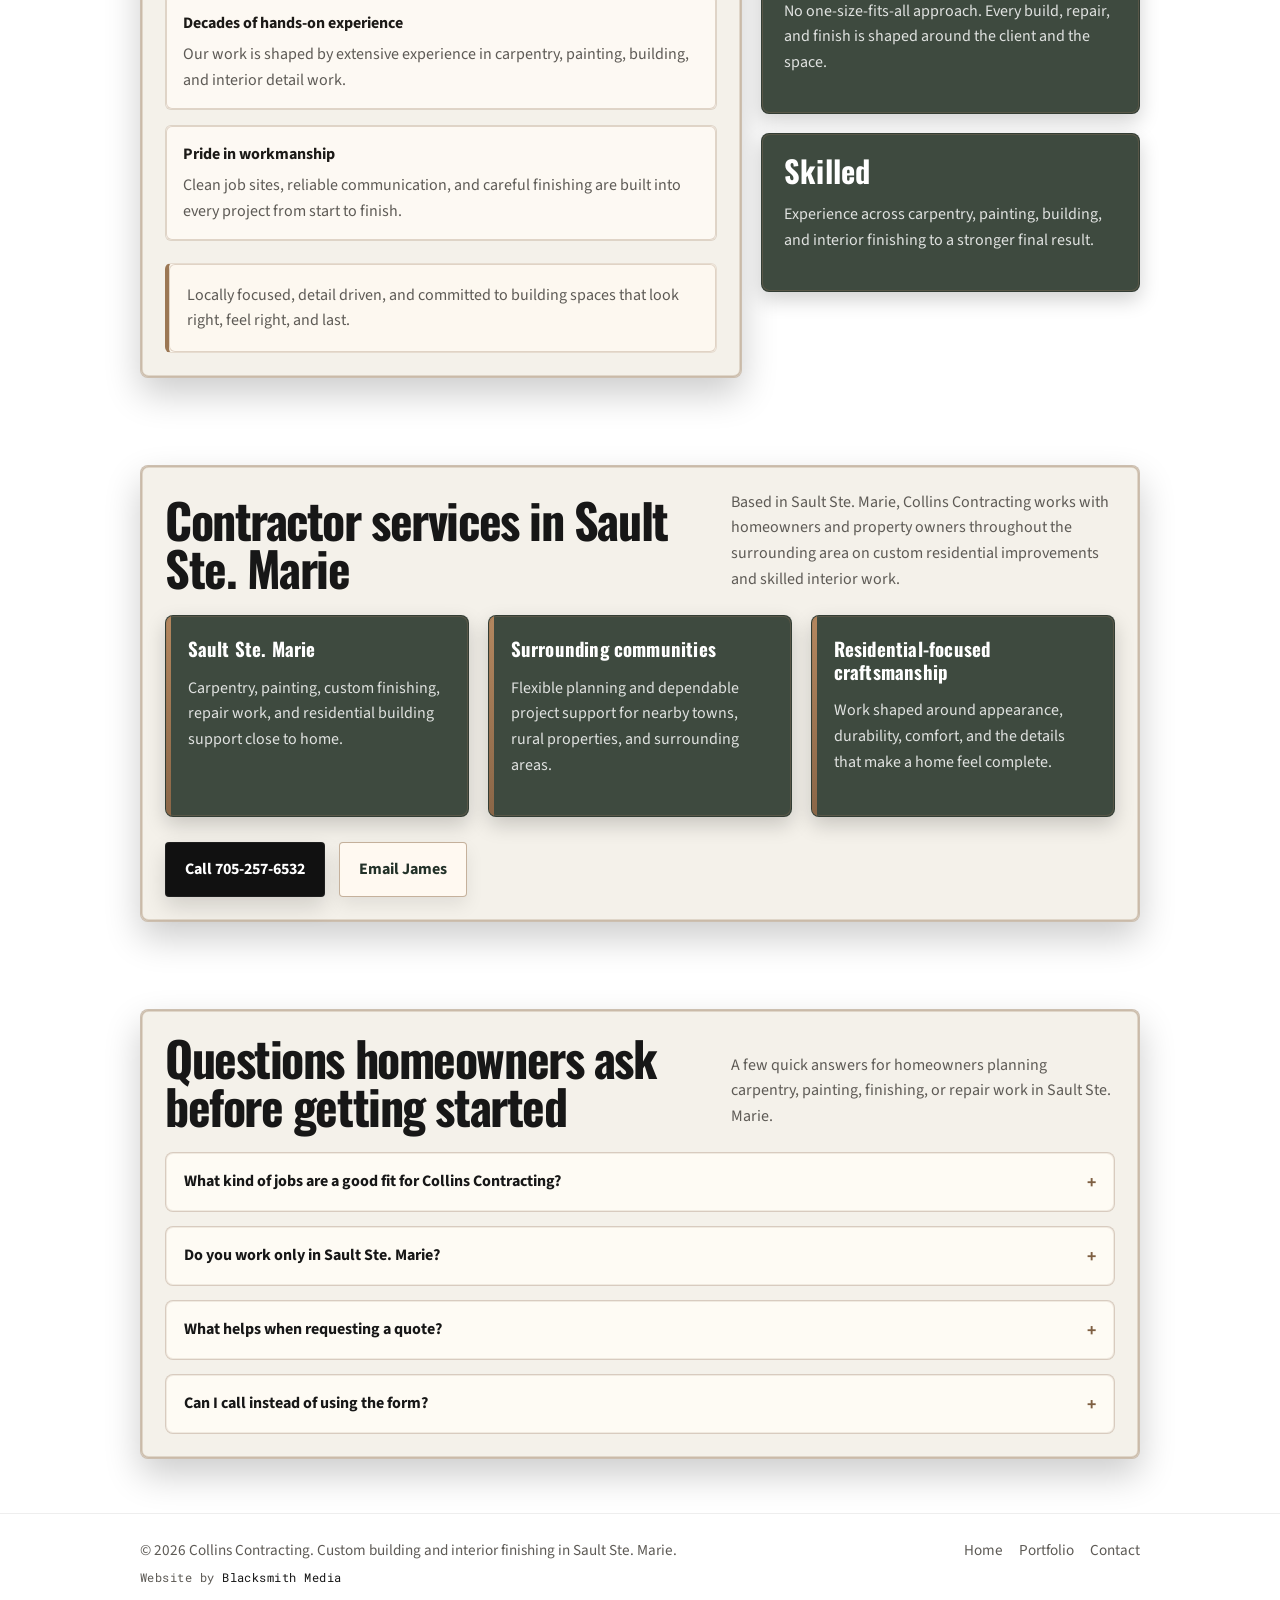
==== commit 74e64087: "Fix logo asset and hero media styling" ====
--- a/index.html
+++ b/index.html
@@ -30,7 +30,7 @@
   />
   <meta name="twitter:image" content="https://buildwithcollins.com/logo.png" />
 
-  <link rel="icon" type="image/png" href="logo.png" />
+  <link rel="icon" type="image/png" href="favicon.png" />
   <link rel="apple-touch-icon" href="logo.png" />
 
   <link rel="preconnect" href="https://fonts.googleapis.com" />
@@ -145,7 +145,7 @@
   <header class="site-header">
     <div class="container header-inner">
       <a class="brand" href="/" aria-label="Collins Contracting home">
-        <img src="logo.png" alt="Collins Contracting logo" />
+        <img src="brand-logo.png?v=20260421-logo-fix" width="512" height="512" alt="Collins Contracting logo" />
       </a>
 
       <button class="nav-toggle" aria-label="Open menu" aria-expanded="false">☰</button>
@@ -174,7 +174,7 @@
           </div>
         </div>
 
-        <div class="hero-logo-wrap hero-photo-wrap">
+        <div class="hero-media-wrap">
           <img src="hero.jpg" width="1600" height="1066" alt="Collins Contracting cutting lumber on site in Sault Ste. Marie" loading="eager" decoding="async" fetchpriority="high" />
         </div>
 
--- a/styles.css
+++ b/styles.css
@@ -352,17 +352,30 @@
   box-shadow: inset 0 0 0 1px rgba(255, 255, 255, 0.28);
 }
 
-.hero-logo-wrap {
+.hero-media-wrap {
   display: flex;
   align-items: center;
   justify-content: center;
-  padding: 2.8rem 1.4rem 1.6rem;
-}
-
-.hero-logo-wrap img {
-  width: min(100%, 320px);
-  object-fit: contain;
-  filter: drop-shadow(0 2px 8px rgba(0, 0, 0, 0.08));
+  position: relative;
+  display: block;
+  padding: 0;
+  margin-bottom: 1.1rem;
+  border-radius: 10px;
+  overflow: hidden;
+  background: transparent;
+  border: 1px solid rgba(126, 95, 66, 0.22);
+  box-shadow:
+    inset 0 0 0 1px rgba(255, 255, 255, 0.24),
+    0 10px 22px rgba(0, 0, 0, 0.08);
+}
+
+.hero-media-wrap img {
+  width: 100%;
+  height: 320px;
+  object-fit: cover;
+  object-position: center 35%;
+  display: block;
+  filter: none;
 }
 
 .hero-card-copy {
@@ -1093,12 +1106,9 @@
     gap: 1rem;
   }
 
-  .hero-logo-wrap {
-    padding: 1.6rem 0.8rem 1rem;
-  }
-
-  .hero-logo-wrap img {
-    width: min(100%, 260px);
+  .hero-media-wrap img {
+    height: 240px;
+    object-position: center 30%;
   }
 
   .section {
@@ -1522,36 +1532,13 @@
    HERO IMAGE OVERRIDE
 ========================= */
 
-.hero-logo-wrap {
-  position: relative;
-  display: block;
-  padding: 0 !important;
-  margin-bottom: 1.1rem;
-  border-radius: 10px;
-  overflow: hidden;
-  background: #d8d1c4;
-  border: 1px solid rgba(126, 95, 66, 0.22);
-  box-shadow:
-    inset 0 0 0 1px rgba(255, 255, 255, 0.24),
-    0 10px 22px rgba(0, 0, 0, 0.08);
-}
-
-.hero-logo-wrap img {
-  width: 100% !important;
-  height: 320px !important;
-  object-fit: cover !important;
-  object-position: center 35%;
-  display: block;
-  filter: none !important;
-}
-
 /* Tighten spacing so it feels intentional */
 .hero-card-inner {
   padding: 1rem !important;
 }
 
 /* Optional: subtle "featured" tag */
-.hero-logo-wrap::after {
+.hero-media-wrap::after {
   content: "ON SITE";
   position: absolute;
   bottom: 12px;
@@ -1567,8 +1554,8 @@
 
 /* Mobile fix */
 @media (max-width: 760px) {
-  .hero-logo-wrap img {
-    height: 240px !important;
+  .hero-media-wrap img {
+    height: 240px;
     object-position: center 30%;
   }
 }
@@ -1600,7 +1587,7 @@
     align-items: flex-end;
   }
 
-  .hero-logo-wrap {
+  .hero-media-wrap {
     width: 100%;
     max-width: 460px;
     margin-left: auto;
@@ -1609,7 +1596,7 @@
     box-shadow: 0 18px 40px rgba(0,0,0,0.25);
   }
 
-  .hero-logo-wrap img {
+  .hero-media-wrap img {
     width: 100%;
     height: auto;
     display: block;
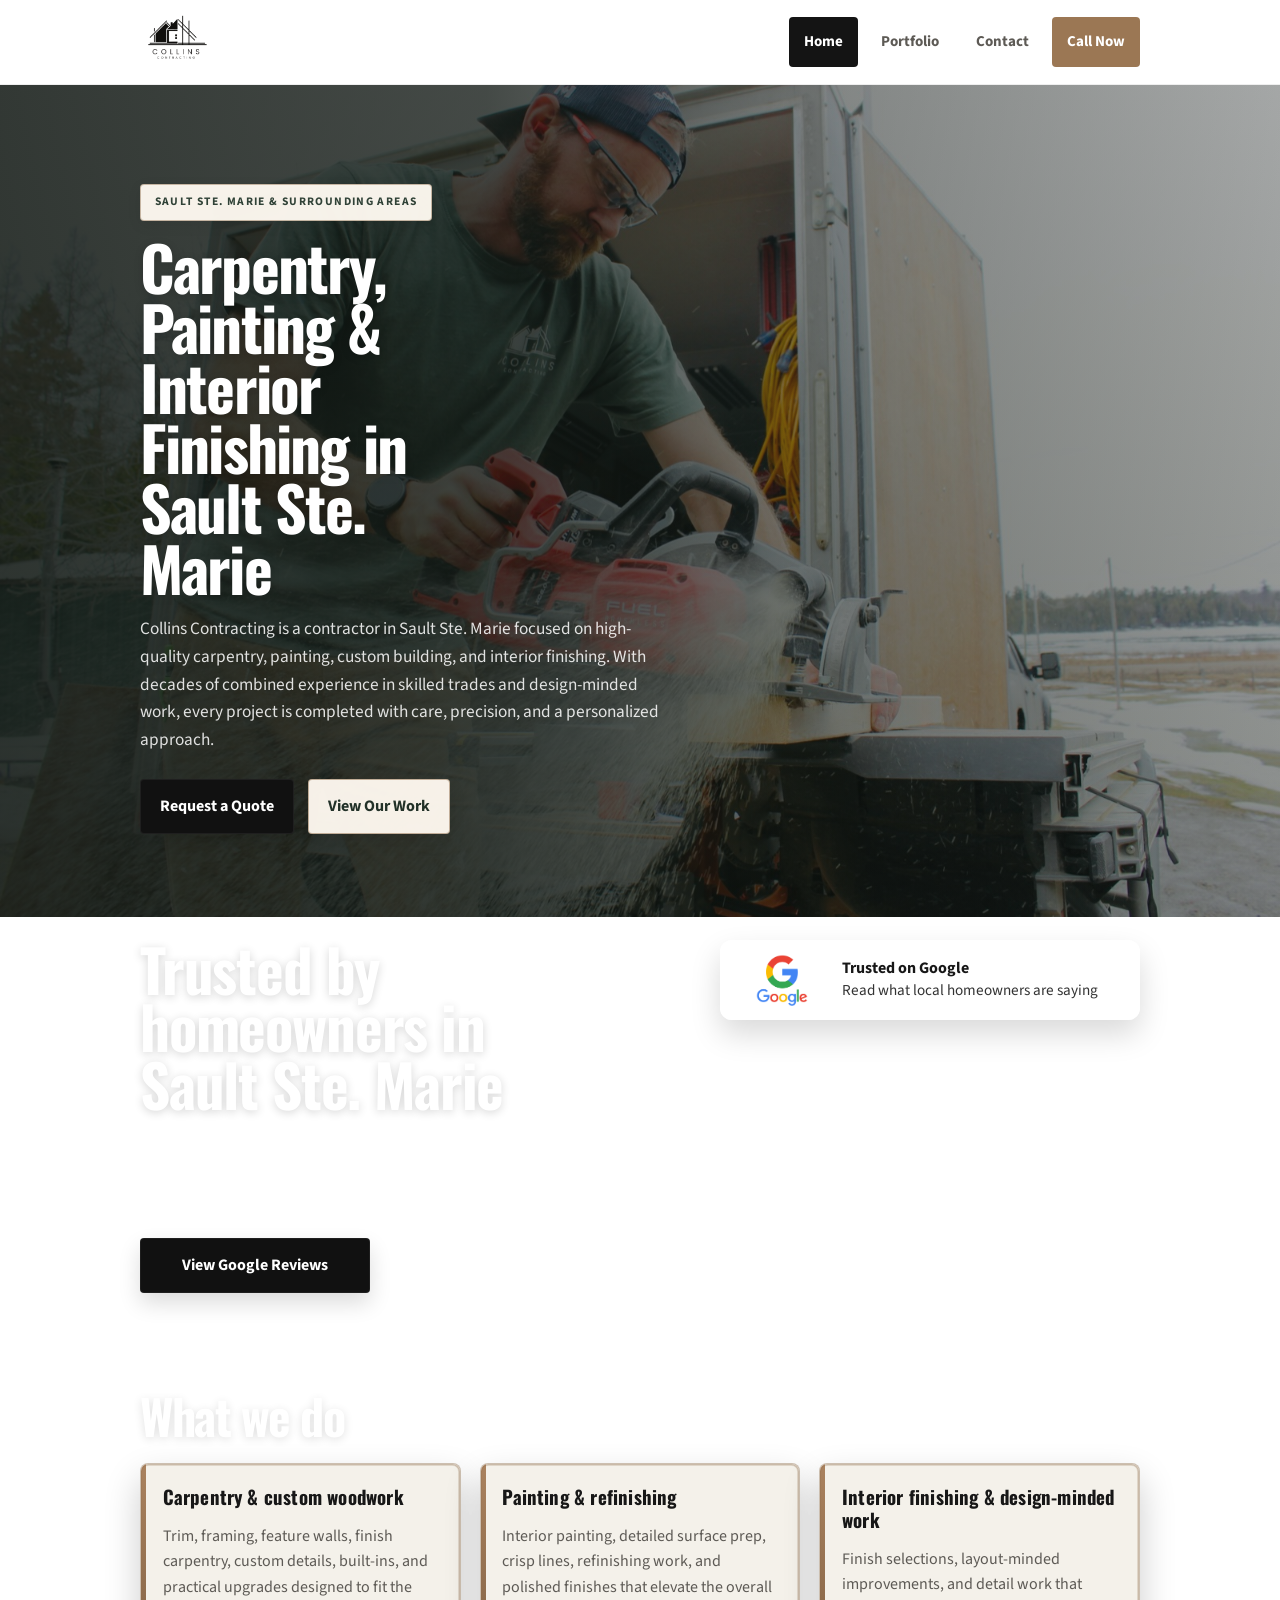
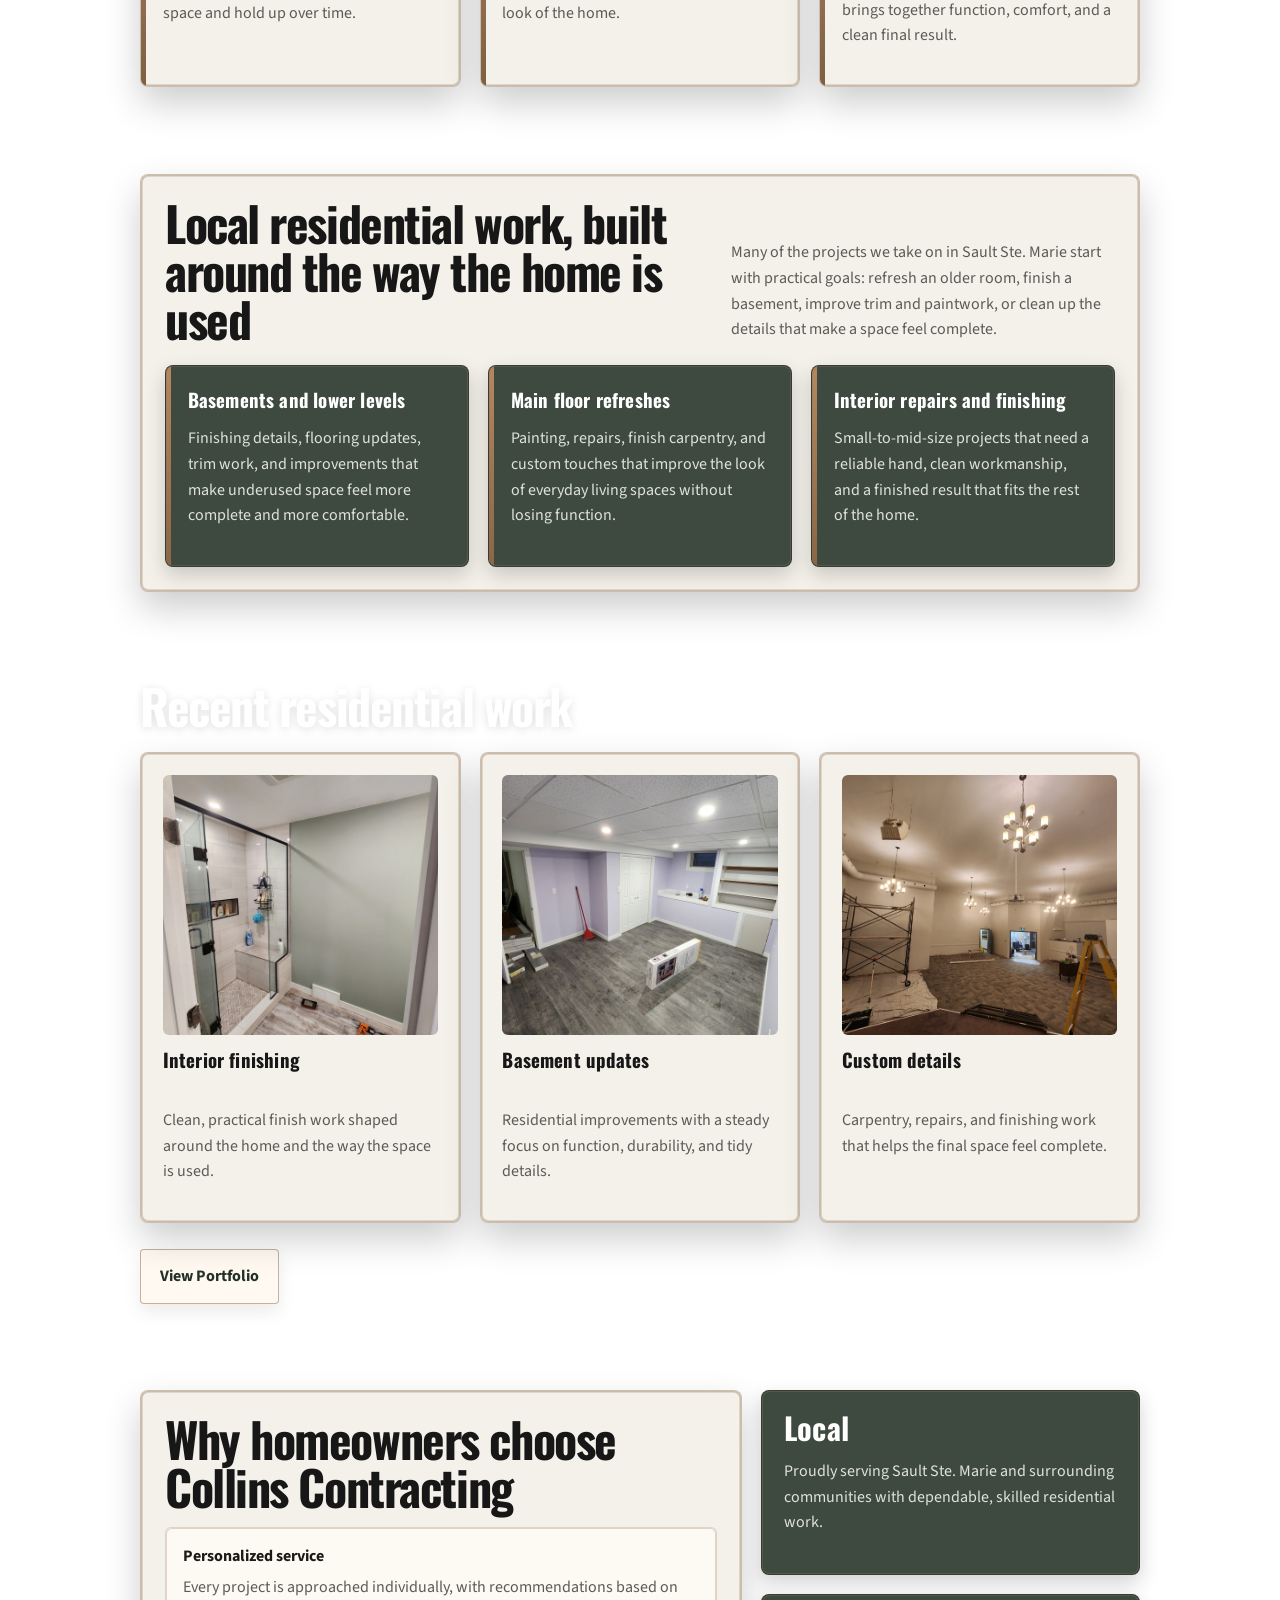
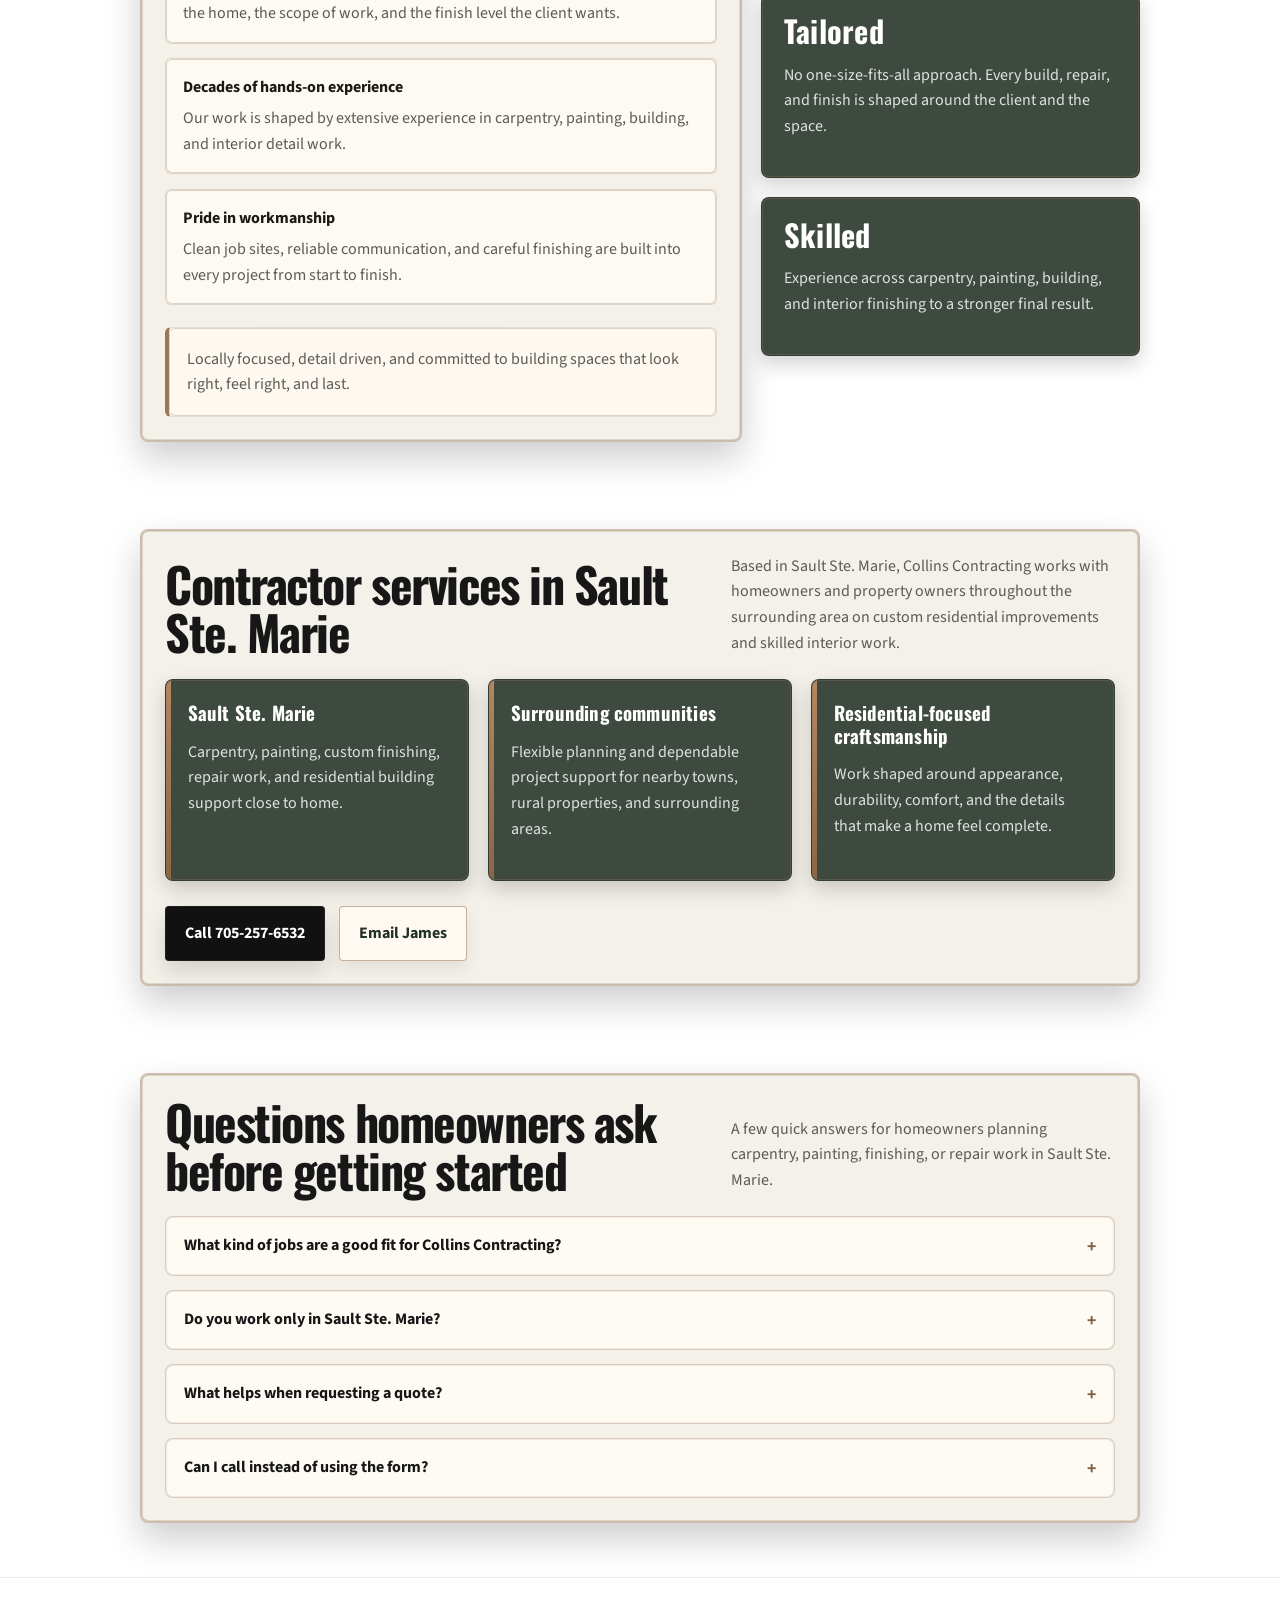
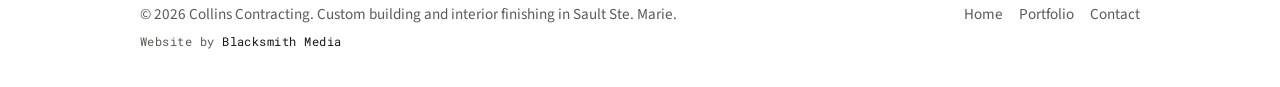
==== commit 2b197c12: "Use hero photo as homepage background" ====
--- a/index.html
+++ b/index.html
@@ -162,7 +162,7 @@
   <main>
     <section class="hero">
       <div class="container hero-grid">
-        <div>
+        <div class="hero-copy">
           <span class="kicker">Sault Ste. Marie & surrounding areas</span>
           <h1>Carpentry, Painting & Interior Finishing in Sault Ste. Marie</h1>
           <p>
@@ -171,36 +171,6 @@
           <div class="hero-actions">
             <a class="button" href="/contact/" data-track="hero_quote">Request a Quote</a>
             <a class="button-outline" href="/portfolio/" data-track="hero_portfolio">View Our Work</a>
-          </div>
-        </div>
-
-        <div class="hero-media-wrap">
-          <img src="hero.jpg" width="1600" height="1066" alt="Collins Contracting cutting lumber on site in Sault Ste. Marie" loading="eager" decoding="async" fetchpriority="high" />
-        </div>
-
-        <div class="hero-card-copy">
-          <div>
-            <strong>Custom craftsmanship</strong>
-            <span>Thoughtful work tailored to your space, your goals, and your finish preferences.</span>
-          </div>
-          <div>
-            <strong>Experienced trades</strong>
-            <span>Skilled labour backed by decades of carpentry, painting, and interior project experience.</span>
-          </div>
-        </div>
-
-        <div class="hero-badges">
-          <div class="hero-badge">
-            <span class="badge-icon">✔</span>
-            <span>Fully Insured</span>
-          </div>
-          <div class="hero-badge">
-            <span class="badge-icon">✔</span>
-            <span>Free Estimates</span>
-          </div>
-          <div class="hero-badge">
-            <span class="badge-icon">✔</span>
-            <span>Local &amp; Reliable</span>
           </div>
         </div>
       </div>
--- a/styles.css
+++ b/styles.css
@@ -192,7 +192,15 @@
 }
 
 .hero {
-  padding: 4.2rem 0 3.2rem;
+  padding: 4.8rem 0 4rem;
+  min-height: min(78vh, 860px);
+  background:
+    linear-gradient(90deg, rgba(17, 24, 19, 0.82) 0%, rgba(17, 24, 19, 0.72) 38%, rgba(17, 24, 19, 0.4) 62%, rgba(17, 24, 19, 0.2) 100%),
+    linear-gradient(180deg, rgba(17, 24, 19, 0.18) 0%, rgba(17, 24, 19, 0.34) 100%),
+    url("hero.jpg");
+  background-size: cover;
+  background-position: center 28%;
+  background-repeat: no-repeat;
 }
 
 .page-hero {
@@ -201,9 +209,15 @@
 
 .hero-grid {
   display: grid;
-  grid-template-columns: minmax(0, 1.08fr) minmax(320px, 0.92fr);
-  gap: 1.8rem;
+  grid-template-columns: minmax(0, 1fr);
+  gap: 1.4rem;
   align-items: center;
+  min-height: calc(min(78vh, 860px) - 8.8rem);
+}
+
+.hero-copy {
+  width: min(100%, 620px);
+  padding: 1.4rem 0 1.2rem;
 }
 
 .kicker {
@@ -330,88 +344,6 @@
 }
 
 /* Premium hero card */
-.hero-card {
-  padding: 1rem;
-  background: linear-gradient(180deg, #f7f3ec, #eee7dc);
-  border: 1px solid rgba(126, 95, 66, 0.4);
-  border-radius: 10px;
-  box-shadow:
-    0 18px 40px rgba(0, 0, 0, 0.22),
-    inset 0 0 0 1px rgba(255, 255, 255, 0.35);
-}
-
-.hero-card-inner {
-  background: linear-gradient(180deg, #efe7db, #e7dece);
-  border-radius: 8px;
-  min-height: 490px;
-  padding: 1.4rem;
-  display: flex;
-  flex-direction: column;
-  justify-content: space-between;
-  border: 1px solid rgba(126, 95, 66, 0.3);
-  box-shadow: inset 0 0 0 1px rgba(255, 255, 255, 0.28);
-}
-
-.hero-media-wrap {
-  display: flex;
-  align-items: center;
-  justify-content: center;
-  position: relative;
-  display: block;
-  padding: 0;
-  margin-bottom: 1.1rem;
-  border-radius: 10px;
-  overflow: hidden;
-  background: transparent;
-  border: 1px solid rgba(126, 95, 66, 0.22);
-  box-shadow:
-    inset 0 0 0 1px rgba(255, 255, 255, 0.24),
-    0 10px 22px rgba(0, 0, 0, 0.08);
-}
-
-.hero-media-wrap img {
-  width: 100%;
-  height: 320px;
-  object-fit: cover;
-  object-position: center 35%;
-  display: block;
-  filter: none;
-}
-
-.hero-card-copy {
-  display: grid;
-  grid-template-columns: repeat(2, minmax(0, 1fr));
-  gap: 0.95rem;
-  position: relative;
-  padding-top: 1.1rem;
-}
-
-.hero-card-copy::before {
-  content: "";
-  position: absolute;
-  top: 0;
-  left: 0.15rem;
-  right: 0.15rem;
-  height: 1px;
-  background: linear-gradient(
-    90deg,
-    rgba(126, 95, 66, 0),
-    rgba(126, 95, 66, 0.45),
-    rgba(126, 95, 66, 0)
-  );
-}
-
-.hero-card-copy div {
-  position: relative;
-  padding: 1.05rem;
-  border-radius: 6px;
-  background: rgba(255, 252, 246, 0.88);
-  border: 1px solid rgba(126, 95, 66, 0.28);
-  box-shadow:
-    inset 0 0 0 1px rgba(255, 255, 255, 0.32),
-    0 6px 14px rgba(0, 0, 0, 0.05);
-}
-
 .hero-card-copy strong,
 .info-list strong {
   display: block;
@@ -966,10 +898,6 @@
 
   .stats-grid {
     grid-template-columns: repeat(3, minmax(0, 1fr));
-  }
-
-  .hero-card-inner {
-    min-height: auto;
   }
 
   .section-header {
@@ -1079,16 +1007,8 @@
     font-size: 1rem;
   }
 
-  .hero-card-copy,
-  .hero-badges,
   .form-grid {
     grid-template-columns: 1fr;
-  }
-
-  .hero-badge {
-    justify-content: center;
-    padding: 0.75rem;
-    font-size: 0.85rem;
   }
 
   .hero-card,
@@ -1100,15 +1020,11 @@
     padding: 1.1rem;
   }
 
-  .hero-card-inner {
+  .hero {
     min-height: auto;
-    padding: 1rem;
-    gap: 1rem;
-  }
-
-  .hero-media-wrap img {
-    height: 240px;
-    object-position: center 30%;
+    padding: 2.9rem 0 2.6rem;
+    background-position: center 22%;
+    background-size: cover;
   }
 
   .section {
@@ -1532,79 +1448,17 @@
    HERO IMAGE OVERRIDE
 ========================= */
 
-/* Tighten spacing so it feels intentional */
-.hero-card-inner {
-  padding: 1rem !important;
-}
-
-/* Optional: subtle "featured" tag */
-.hero-media-wrap::after {
-  content: "ON SITE";
-  position: absolute;
-  bottom: 12px;
-  left: 12px;
-  background: rgba(17,17,17,0.75);
-  color: #fff;
-  font-size: 0.7rem;
-  font-weight: 700;
-  padding: 0.35rem 0.6rem;
-  border-radius: 999px;
-  letter-spacing: 0.08em;
-}
-
-/* Mobile fix */
-@media (max-width: 760px) {
-  .hero-media-wrap img {
-    height: 240px;
-    object-position: center 30%;
-  }
-}
-
-/* =========================
-   HERO DESKTOP FIX (CLEAN)
-========================= */
-
 @media (min-width: 981px) {
+  .hero {
+    background-position: center 30%;
+  }
 
   .hero-grid {
-    grid-template-columns: 1.2fr 0.8fr;
-    align-items: center;
-  }
-
-  .hero-card {
-    background: transparent;
-    border: none;
-    box-shadow: none;
-    padding: 0;
-  }
-
-  .hero-card-inner {
-    background: none;
-    border: none;
-    box-shadow: none;
-    padding: 0;
-    min-height: auto;
-    align-items: flex-end;
-  }
-
-  .hero-media-wrap {
-    width: 100%;
-    max-width: 460px;
-    margin-left: auto;
-    border-radius: 10px;
-    overflow: hidden;
-    box-shadow: 0 18px 40px rgba(0,0,0,0.25);
-  }
-
-  .hero-media-wrap img {
-    width: 100%;
-    height: auto;
-    display: block;
-  }
-
-  .hero-card-copy,
-  .hero-badges {
-    display: none;
+    min-height: calc(min(78vh, 860px) - 8.8rem);
+  }
+
+  .hero-copy {
+    width: min(100%, 640px);
   }
 }
 
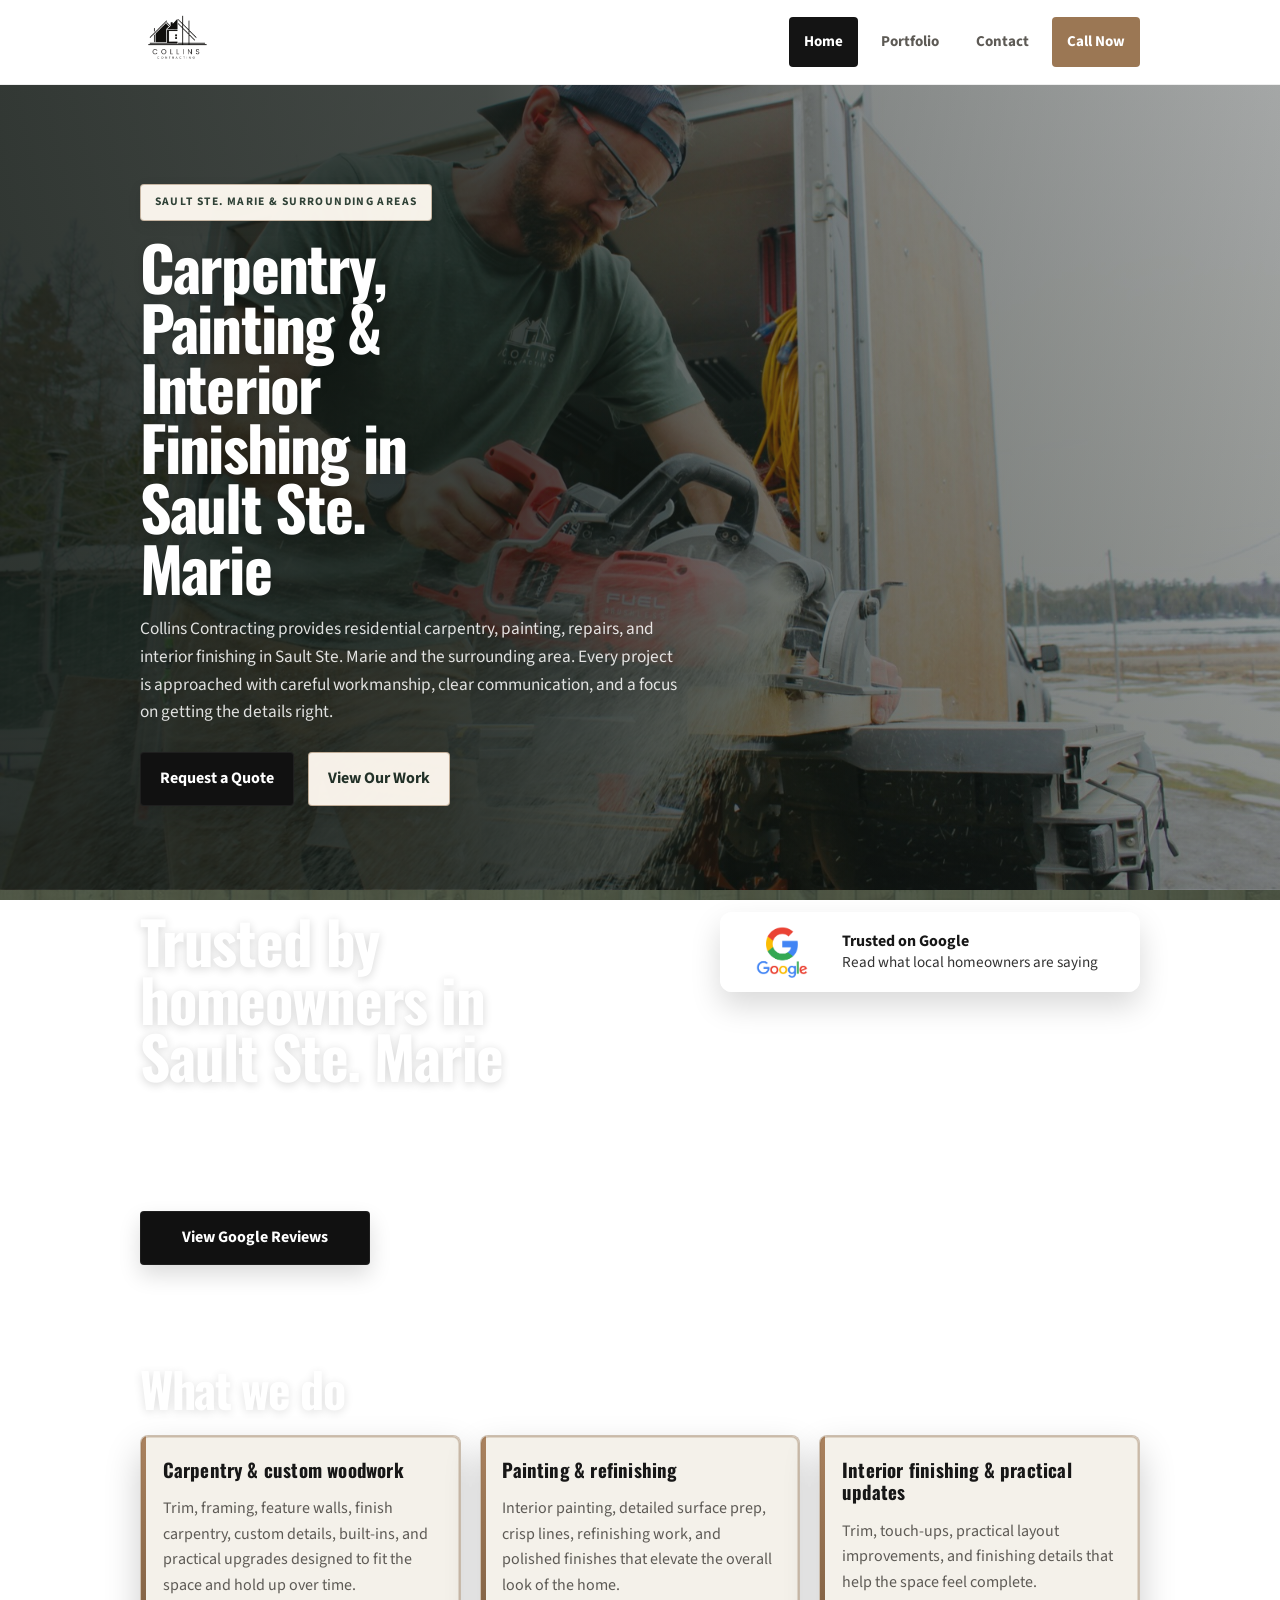
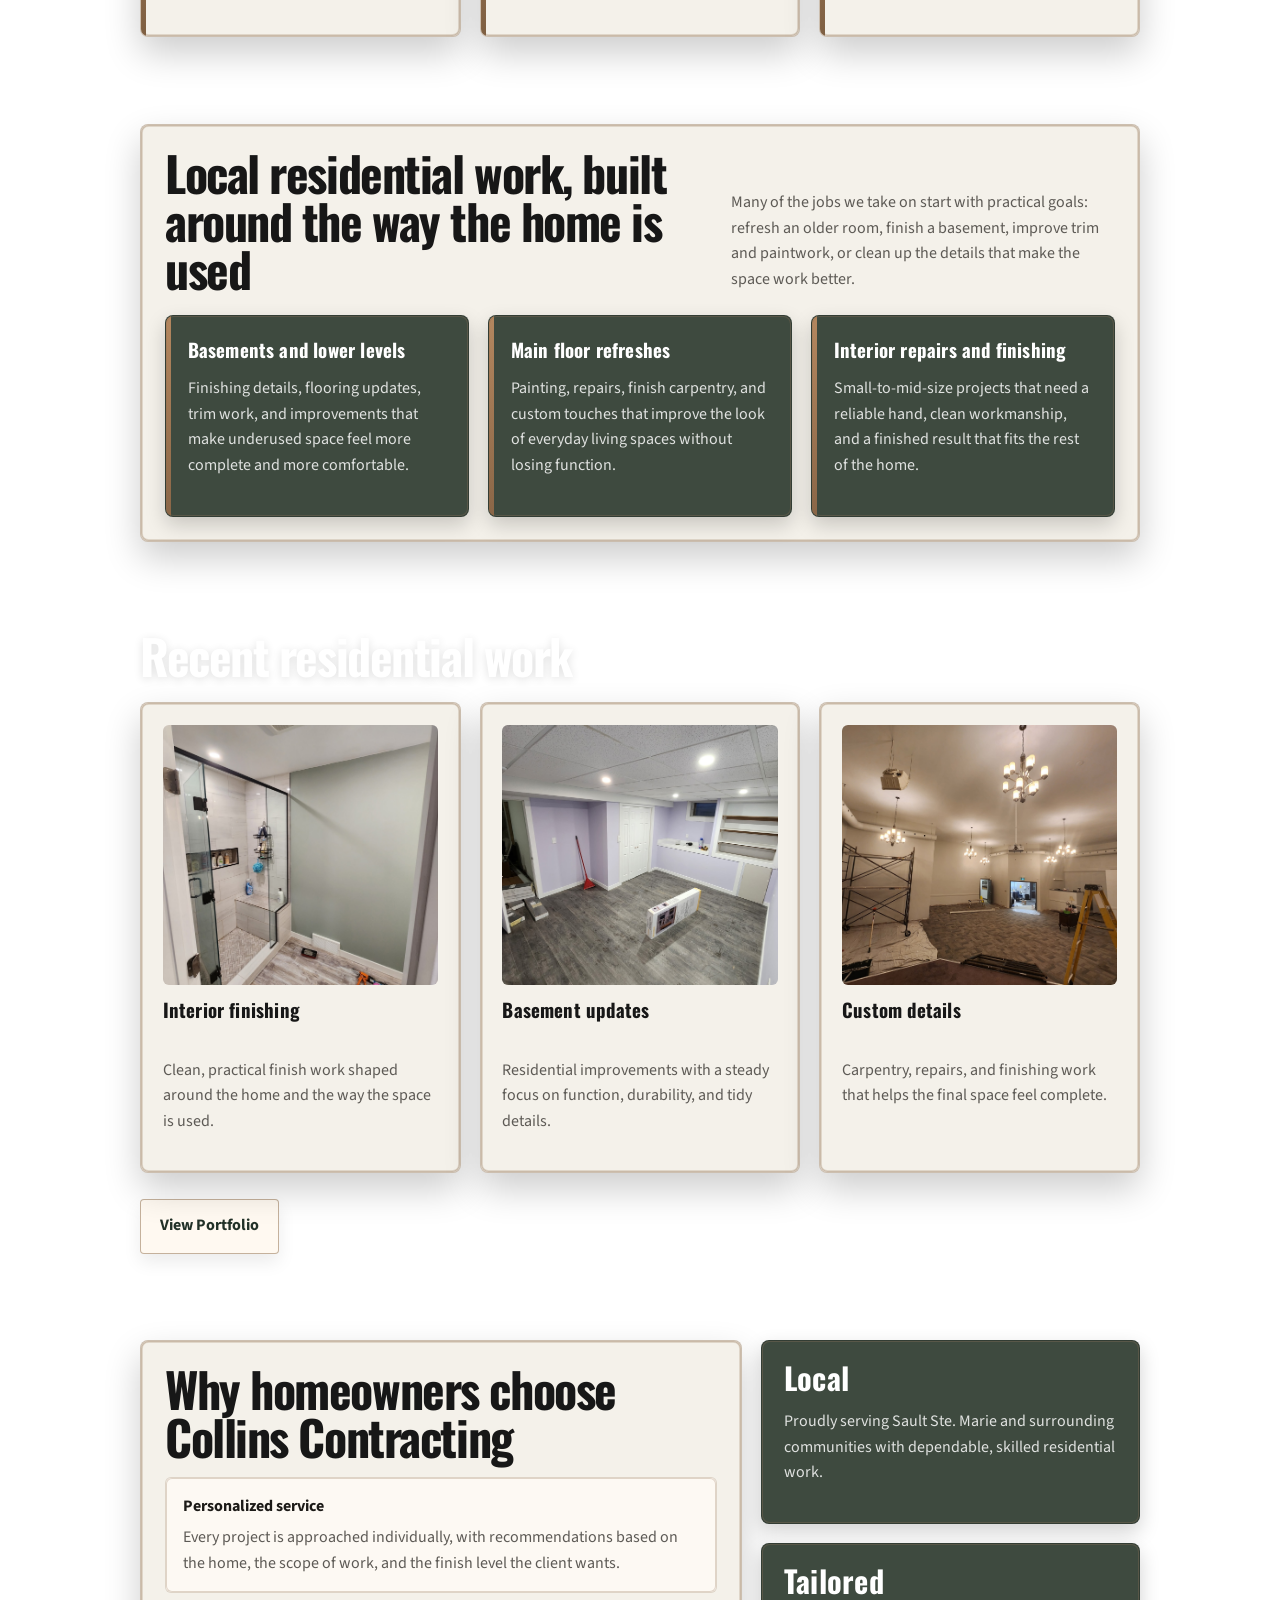
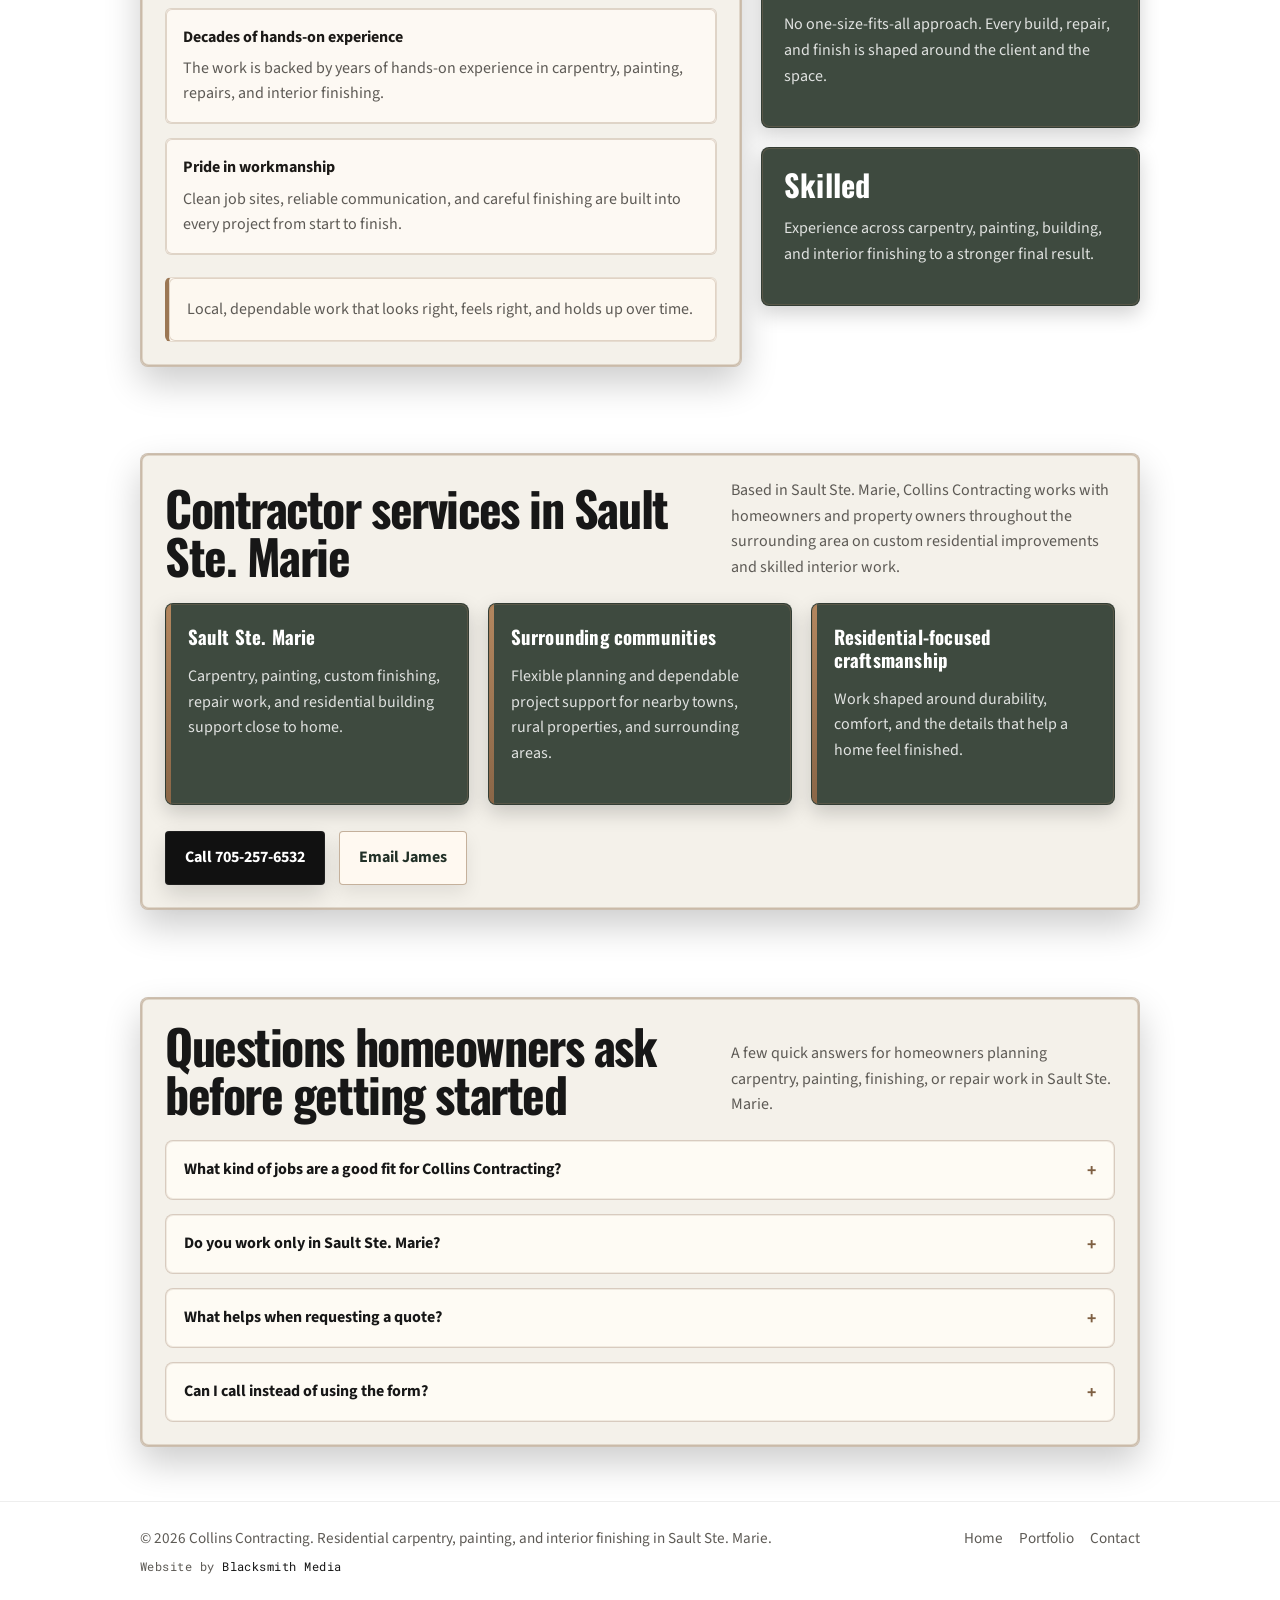
==== commit 8e193d4e: "Refine site copy and contact flow" ====
--- a/index.html
+++ b/index.html
@@ -7,7 +7,7 @@
   <title>Carpentry, Painting & Interior Finishing in Sault Ste. Marie | Collins Contracting</title>
   <meta
     name="description"
-    content="Collins Contracting provides carpentry, painting, custom building, and interior finishing for homeowners in Sault Ste. Marie and surrounding areas."
+    content="Collins Contracting provides residential carpentry, painting, repairs, and interior finishing in Sault Ste. Marie and surrounding areas."
   />
   <meta name="theme-color" content="#171717" />
   <meta name="robots" content="index, follow" />
@@ -16,7 +16,7 @@
   <meta property="og:title" content="Carpentry, Painting & Interior Finishing in Sault Ste. Marie | Collins Contracting" />
   <meta
     property="og:description"
-    content="Local carpentry, painting, custom building, and interior finishing for homes in Sault Ste. Marie and surrounding areas."
+    content="Residential carpentry, painting, repairs, and interior finishing for homes in Sault Ste. Marie and surrounding areas."
   />
   <meta property="og:type" content="website" />
   <meta property="og:url" content="https://buildwithcollins.com/" />
@@ -26,7 +26,7 @@
   <meta name="twitter:title" content="Carpentry, Painting & Interior Finishing in Sault Ste. Marie | Collins Contracting" />
   <meta
     name="twitter:description"
-    content="Local carpentry, painting, custom building, and interior finishing for homes in Sault Ste. Marie and surrounding areas."
+    content="Residential carpentry, painting, repairs, and interior finishing for homes in Sault Ste. Marie and surrounding areas."
   />
   <meta name="twitter:image" content="https://buildwithcollins.com/logo.png" />
 
@@ -97,7 +97,7 @@
         }
       ]
     },
-    "description": "Collins Contracting provides carpentry, painting, custom building, and interior finishing services in Sault Ste. Marie and surrounding areas."
+    "description": "Collins Contracting provides residential carpentry, painting, repairs, and interior finishing services in Sault Ste. Marie and surrounding areas."
   }
   </script>
   <script type="application/ld+json">
@@ -166,7 +166,7 @@
           <span class="kicker">Sault Ste. Marie & surrounding areas</span>
           <h1>Carpentry, Painting & Interior Finishing in Sault Ste. Marie</h1>
           <p>
-            Collins Contracting is a contractor in Sault Ste. Marie focused on high-quality carpentry, painting, custom building, and interior finishing. With decades of combined experience in skilled trades and design-minded work, every project is completed with care, precision, and a personalized approach.
+            Collins Contracting provides residential carpentry, painting, repairs, and interior finishing in Sault Ste. Marie and the surrounding area. Every project is approached with careful workmanship, clear communication, and a focus on getting the details right.
           </p>
           <div class="hero-actions">
             <a class="button" href="/contact/" data-track="hero_quote">Request a Quote</a>
@@ -183,7 +183,7 @@
     <div class="google-proof-left">
       <h2>Trusted by homeowners in Sault Ste. Marie</h2>
       <p>
-        Collins Contracting is known for clean work, strong communication, and reliable results. Browse our Google reviews to hear directly from local homeowners.
+        Collins Contracting is known for reliable work, clear communication, and clean finished results. Browse the Google reviews to hear directly from local homeowners.
       </p>
 
       <div class="cta-row">
@@ -212,7 +212,7 @@
         <h2>What we do</h2>
       </div>
       <p>
-        From detailed interior upgrades to larger residential building projects, Collins Contracting focuses on clean execution, strong communication, and lasting results.
+        From trim and paint to repairs and finishing work, Collins Contracting takes on residential projects that need steady workmanship and a clean final result.
       </p>
     </div>
 
@@ -226,8 +226,8 @@
         <p>Interior painting, detailed surface prep, crisp lines, refinishing work, and polished finishes that elevate the overall look of the home.</p>
       </article>
       <article class="service-card">
-        <h3>Interior finishing &amp; design-minded work</h3>
-        <p>Finish selections, layout-minded improvements, and detail work that brings together function, comfort, and a clean final result.</p>
+        <h3>Interior finishing &amp; practical updates</h3>
+        <p>Trim, touch-ups, practical layout improvements, and finishing details that help the space feel complete.</p>
       </article>
     </div>
   </div>
@@ -240,7 +240,7 @@
         <h2>Local residential work, built around the way the home is used</h2>
       </div>
       <p>
-        Many of the projects we take on in Sault Ste. Marie start with practical goals: refresh an older room, finish a basement, improve trim and paintwork, or clean up the details that make a space feel complete.
+        Many of the jobs we take on start with practical goals: refresh an older room, finish a basement, improve trim and paintwork, or clean up the details that make the space work better.
       </p>
     </div>
 
@@ -268,7 +268,7 @@
             <h2>Recent residential work</h2>
           </div>
           <p>
-            Finished spaces, clean details, and practical improvements from Collins Contracting projects.
+            A few recent examples of the kind of work Collins Contracting takes on for homeowners in Sault Ste. Marie.
           </p>
         </div>
 
@@ -310,7 +310,7 @@
             </li>
             <li>
               <strong>Decades of hands-on experience</strong>
-              Our work is shaped by extensive experience in carpentry, painting, building, and interior detail work.
+              The work is backed by years of hands-on experience in carpentry, painting, repairs, and interior finishing.
             </li>
             <li>
               <strong>Pride in workmanship</strong>
@@ -318,7 +318,7 @@
             </li>
           </ul>
           <div class="quote-box">
-            <p>Locally focused, detail driven, and committed to building spaces that look right, feel right, and last.</p>
+            <p>Local, dependable work that looks right, feels right, and holds up over time.</p>
           </div>
         </div>
 
@@ -360,7 +360,7 @@
           </article>
           <article class="service-card">
             <h3>Residential-focused craftsmanship</h3>
-            <p>Work shaped around appearance, durability, comfort, and the details that make a home feel complete.</p>
+            <p>Work shaped around durability, comfort, and the details that help a home feel finished.</p>
           </article>
         </div>
         <div class="cta-row">
@@ -384,15 +384,15 @@
         <div class="faq-list">
           <details class="faq-item">
             <summary>What kind of jobs are a good fit for Collins Contracting?</summary>
-            <p>Residential carpentry, painting, basement updates, finishing work, repairs, and custom interior details are all a strong fit.</p>
+            <p>Residential carpentry, painting, basement updates, interior finishing, repairs, and custom detail work are all a strong fit.</p>
           </details>
           <details class="faq-item">
             <summary>Do you work only in Sault Ste. Marie?</summary>
-            <p>Most work is centered in Sault Ste. Marie, with estimates and projects available for nearby communities in the surrounding area as well.</p>
+            <p>Most work is centered in Sault Ste. Marie, with estimates and projects also available for nearby communities in the surrounding area.</p>
           </details>
           <details class="faq-item">
             <summary>What helps when requesting a quote?</summary>
-            <p>Photos, room dimensions, a rough timeline, and a short description of the finish or outcome you want all make the quote process easier.</p>
+            <p>Photos, room dimensions, a rough timeline, and a short description of the result you want all make the quote process easier.</p>
           </details>
           <details class="faq-item">
             <summary>Can I call instead of using the form?</summary>
@@ -406,7 +406,7 @@
   <footer class="site-footer">
     <div class="container footer-inner">
       <div>
-        <div>© 2026 Collins Contracting. Custom building and interior finishing in Sault Ste. Marie.</div>
+        <div>© 2026 Collins Contracting. Residential carpentry, painting, and interior finishing in Sault Ste. Marie.</div>
         <div class="site-credit">
           Website by
           <a href="https://blacksmithmedia.ca" target="_blank" rel="noopener noreferrer">Blacksmith Media</a>
--- a/styles.css
+++ b/styles.css
@@ -753,6 +753,12 @@
 .form-field textarea {
   resize: vertical;
   min-height: 160px;
+}
+
+.field-help {
+  margin: 0.45rem 0 0;
+  font-size: 0.92rem;
+  color: var(--muted);
 }
 
 .form-status {
@@ -1027,6 +1033,10 @@
     background-size: cover;
   }
 
+  .hero-copy {
+    padding-top: 4.6rem;
+  }
+
   .section {
     padding: 1.2rem 0 2.6rem;
   }
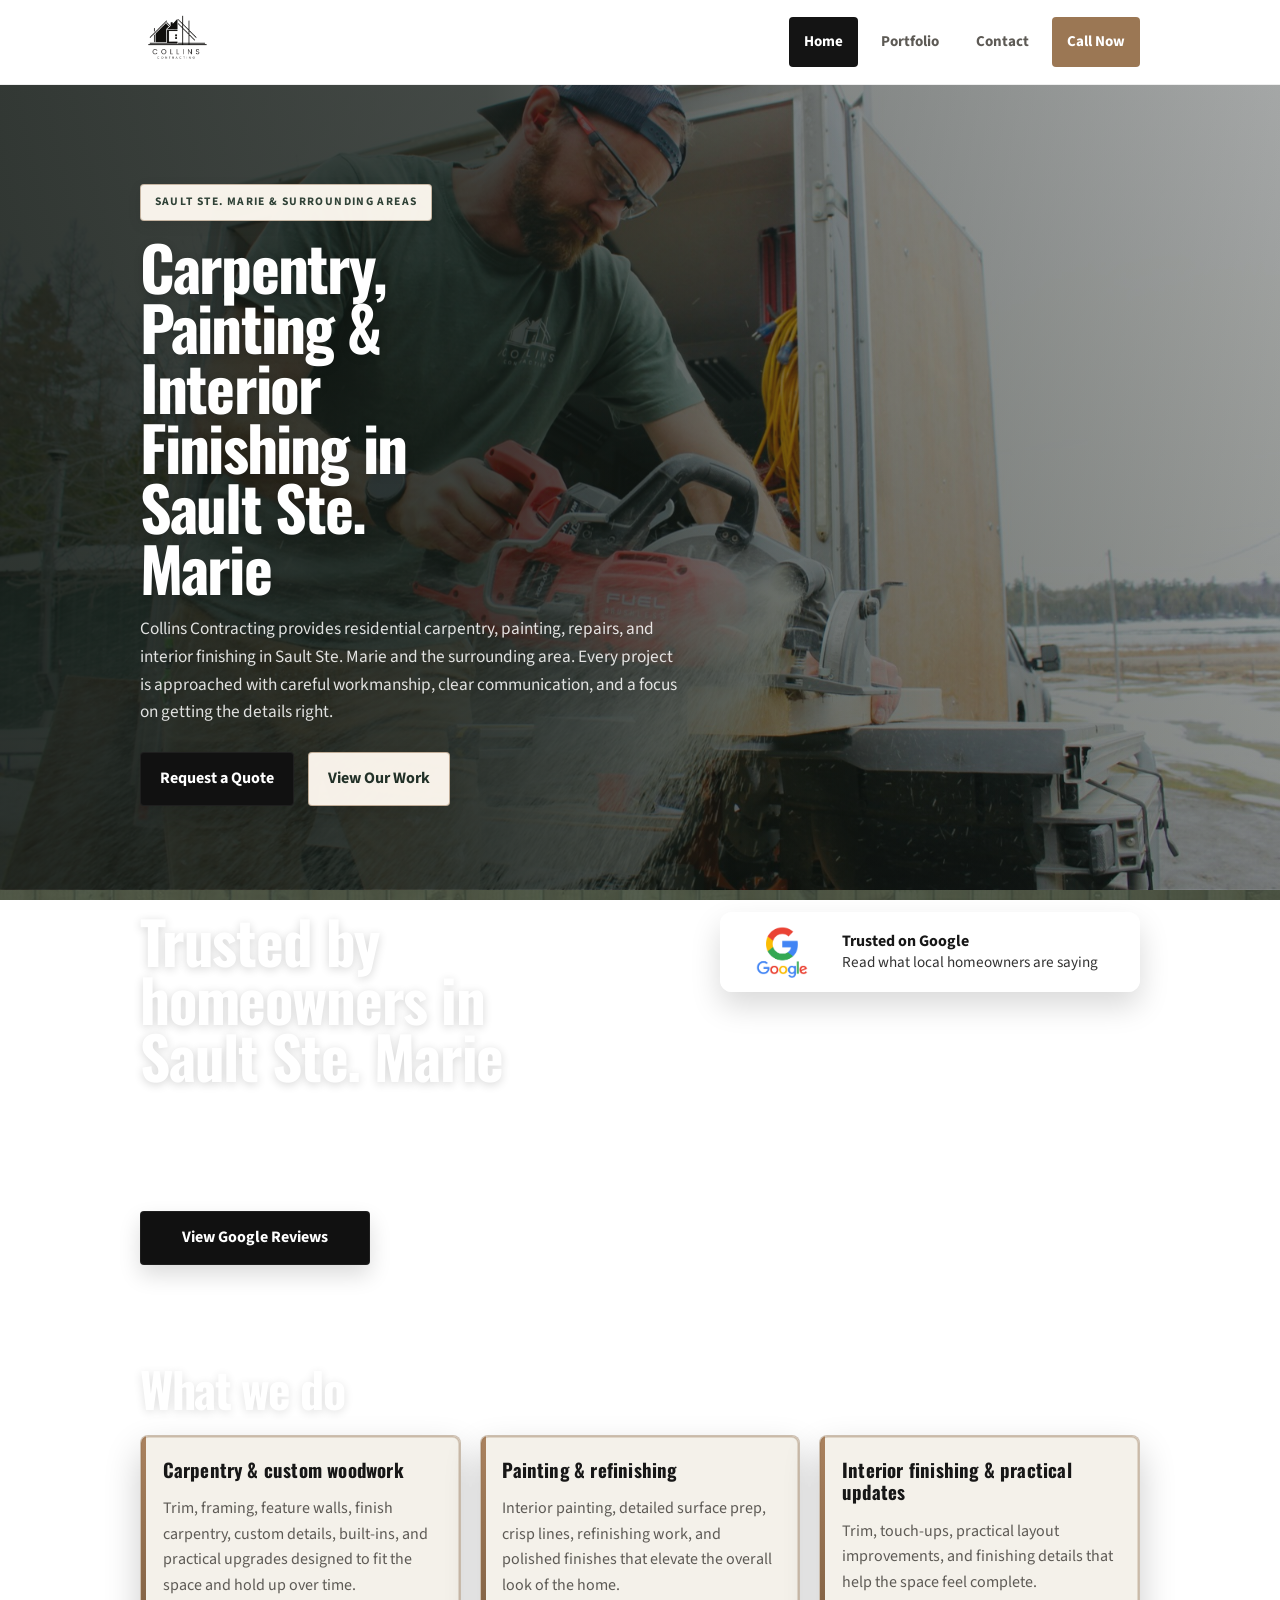
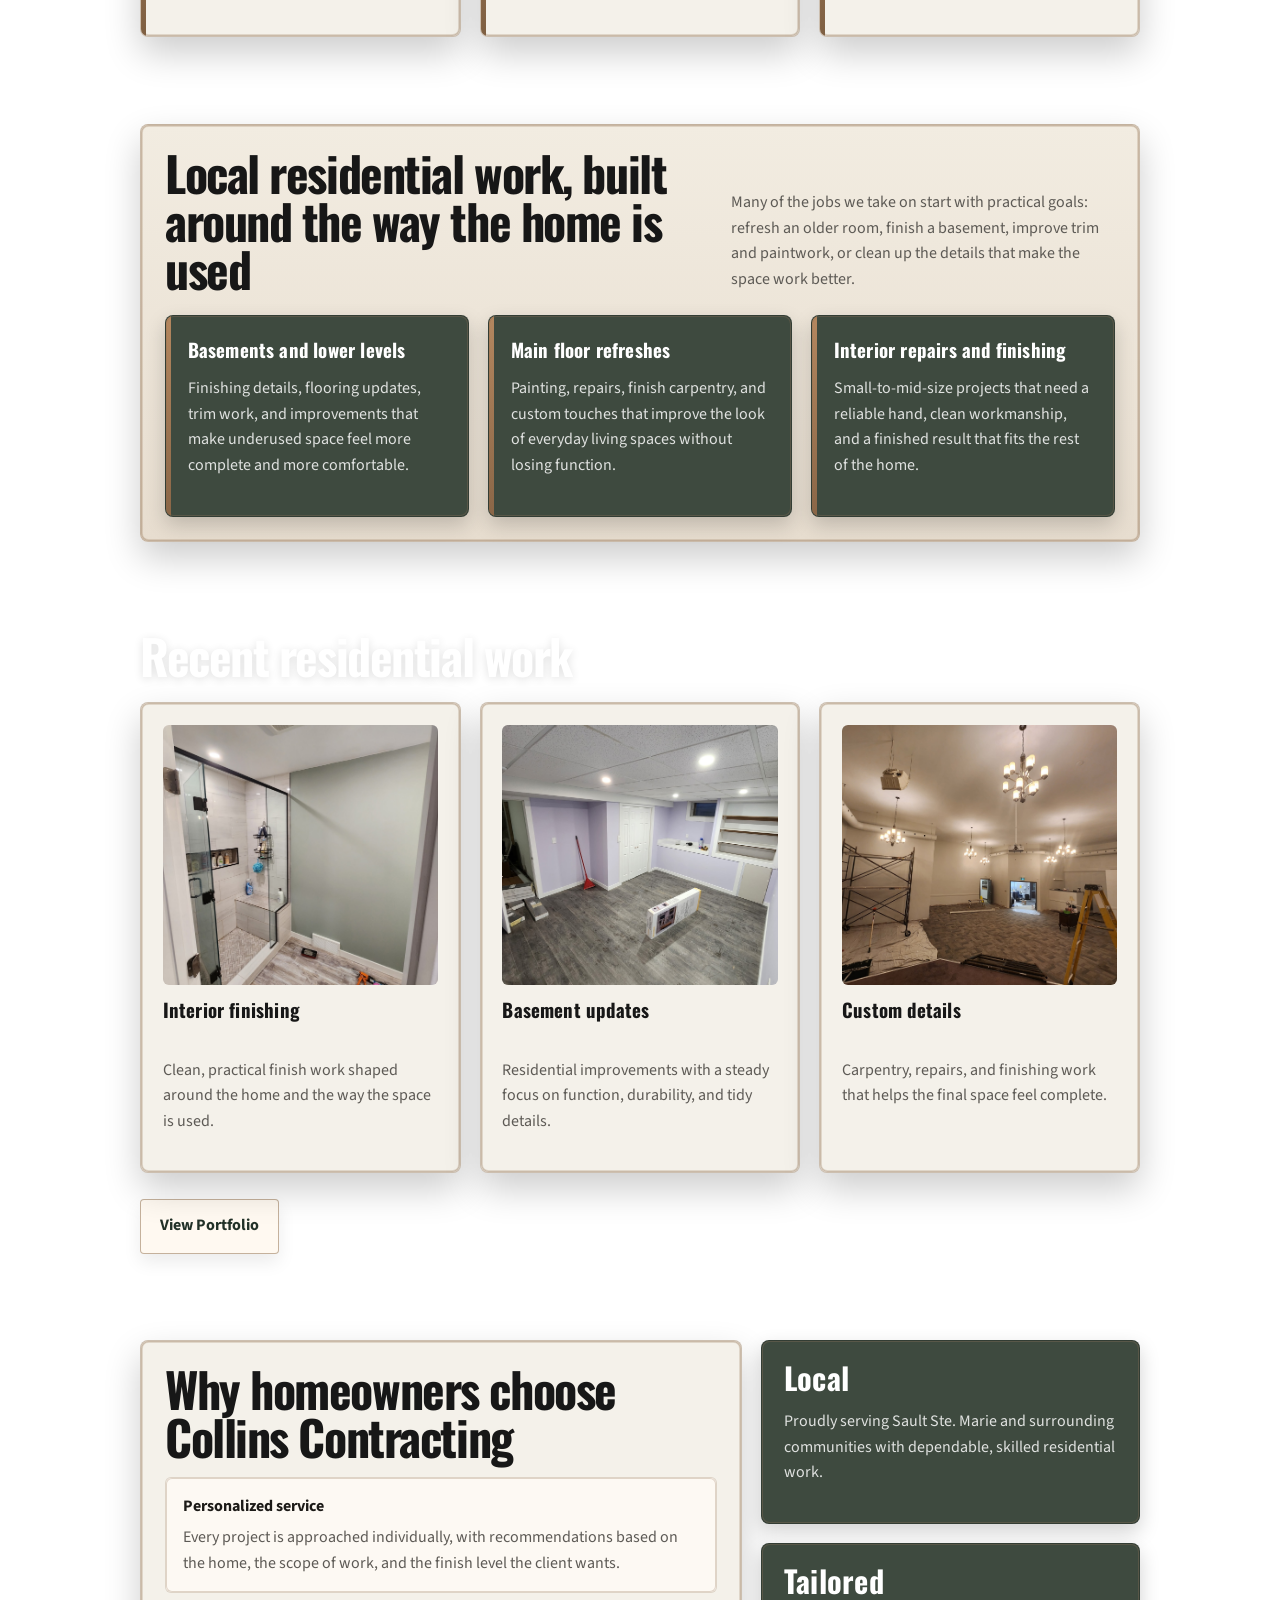
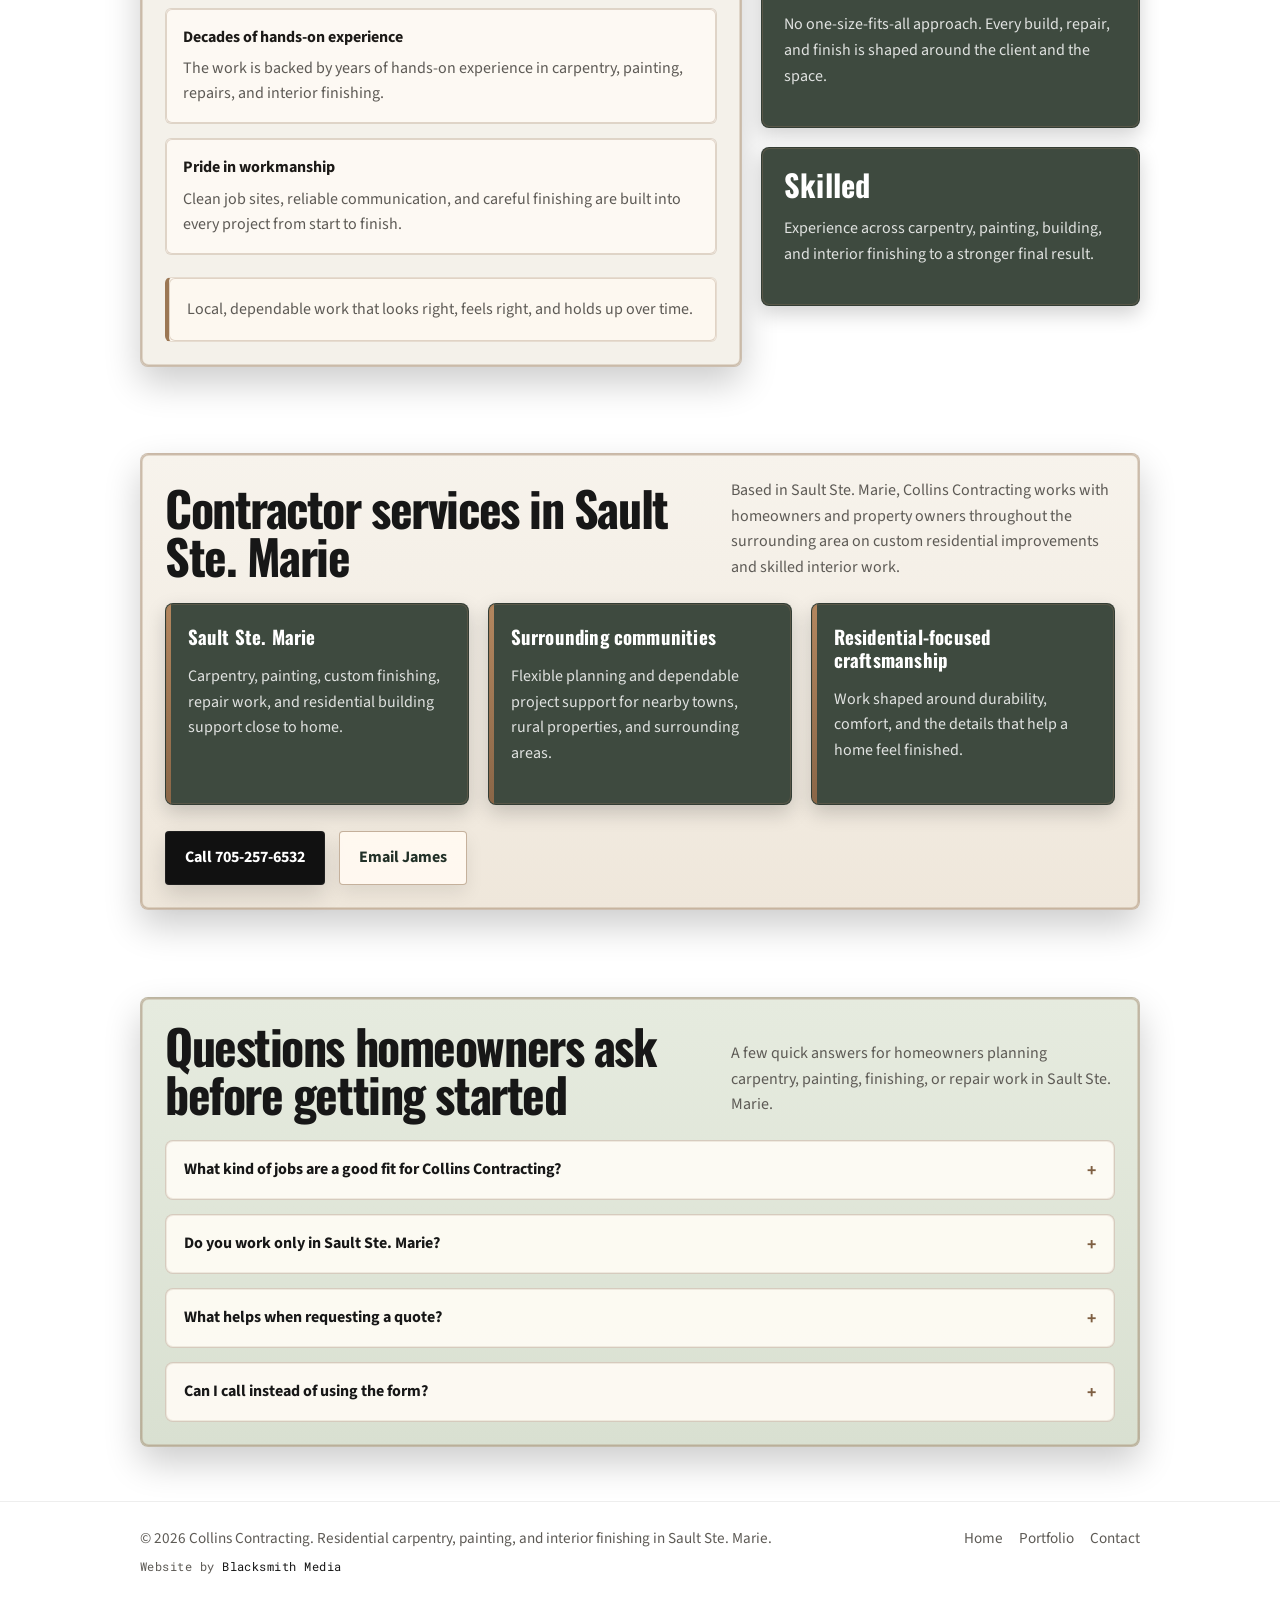
==== commit ad986986: "Add panel background variation across site" ====
--- a/index.html
+++ b/index.html
@@ -234,7 +234,7 @@
 </section>
 
 <section class="section">
-  <div class="container panel">
+  <div class="container panel panel-warm">
     <div class="section-header">
       <div>
         <h2>Local residential work, built around the way the home is used</h2>
@@ -340,7 +340,7 @@
     </section>
 
     <section class="section">
-      <div class="container panel">
+      <div class="container panel panel-soft">
         <div class="section-header">
           <div>
             <h2>Contractor services in Sault Ste. Marie</h2>
@@ -371,7 +371,7 @@
     </section>
 
     <section class="section">
-      <div class="container panel">
+      <div class="container panel panel-sage">
         <div class="section-header">
           <div>
             <h2>Questions homeowners ask before getting started</h2>
--- a/styles.css
+++ b/styles.css
@@ -547,6 +547,27 @@
   padding: 1.5rem;
 }
 
+.panel-soft {
+  background: linear-gradient(180deg, #f7f3ec, #efe7db);
+}
+
+.panel-warm {
+  background: linear-gradient(180deg, #f2ece1, #e7ddcf);
+}
+
+.panel-sage {
+  background: linear-gradient(180deg, #e6ebdf, #d9e0d1);
+}
+
+.panel-soft p,
+.panel-warm p,
+.panel-sage p,
+.panel-soft li,
+.panel-warm li,
+.panel-sage li {
+  color: #554e46;
+}
+
 .split {
   display: grid;
   grid-template-columns: minmax(0, 1.35fr) minmax(0, 0.85fr);
@@ -596,6 +617,39 @@
 .quote-box p {
   margin: 0;
   font-size: 1rem;
+}
+
+.process-steps {
+  display: grid;
+  gap: 1rem;
+  margin-top: 0.5rem;
+}
+
+.step {
+  position: relative;
+  padding: 1.15rem 1.15rem 1.1rem;
+  border-radius: 6px;
+  border: 1px solid rgba(126, 95, 66, 0.22);
+  box-shadow: inset 0 0 0 1px rgba(255, 255, 255, 0.22);
+}
+
+.step h3 {
+  margin: 0 0 0.45rem;
+  font-size: 1.22rem;
+  line-height: 1.2;
+  color: var(--text);
+}
+
+.step p {
+  margin: 0;
+}
+
+.step-warm {
+  background: rgba(245, 236, 224, 0.88);
+}
+
+.step-light {
+  background: rgba(255, 252, 246, 0.94);
 }
 
 .contact-grid {
